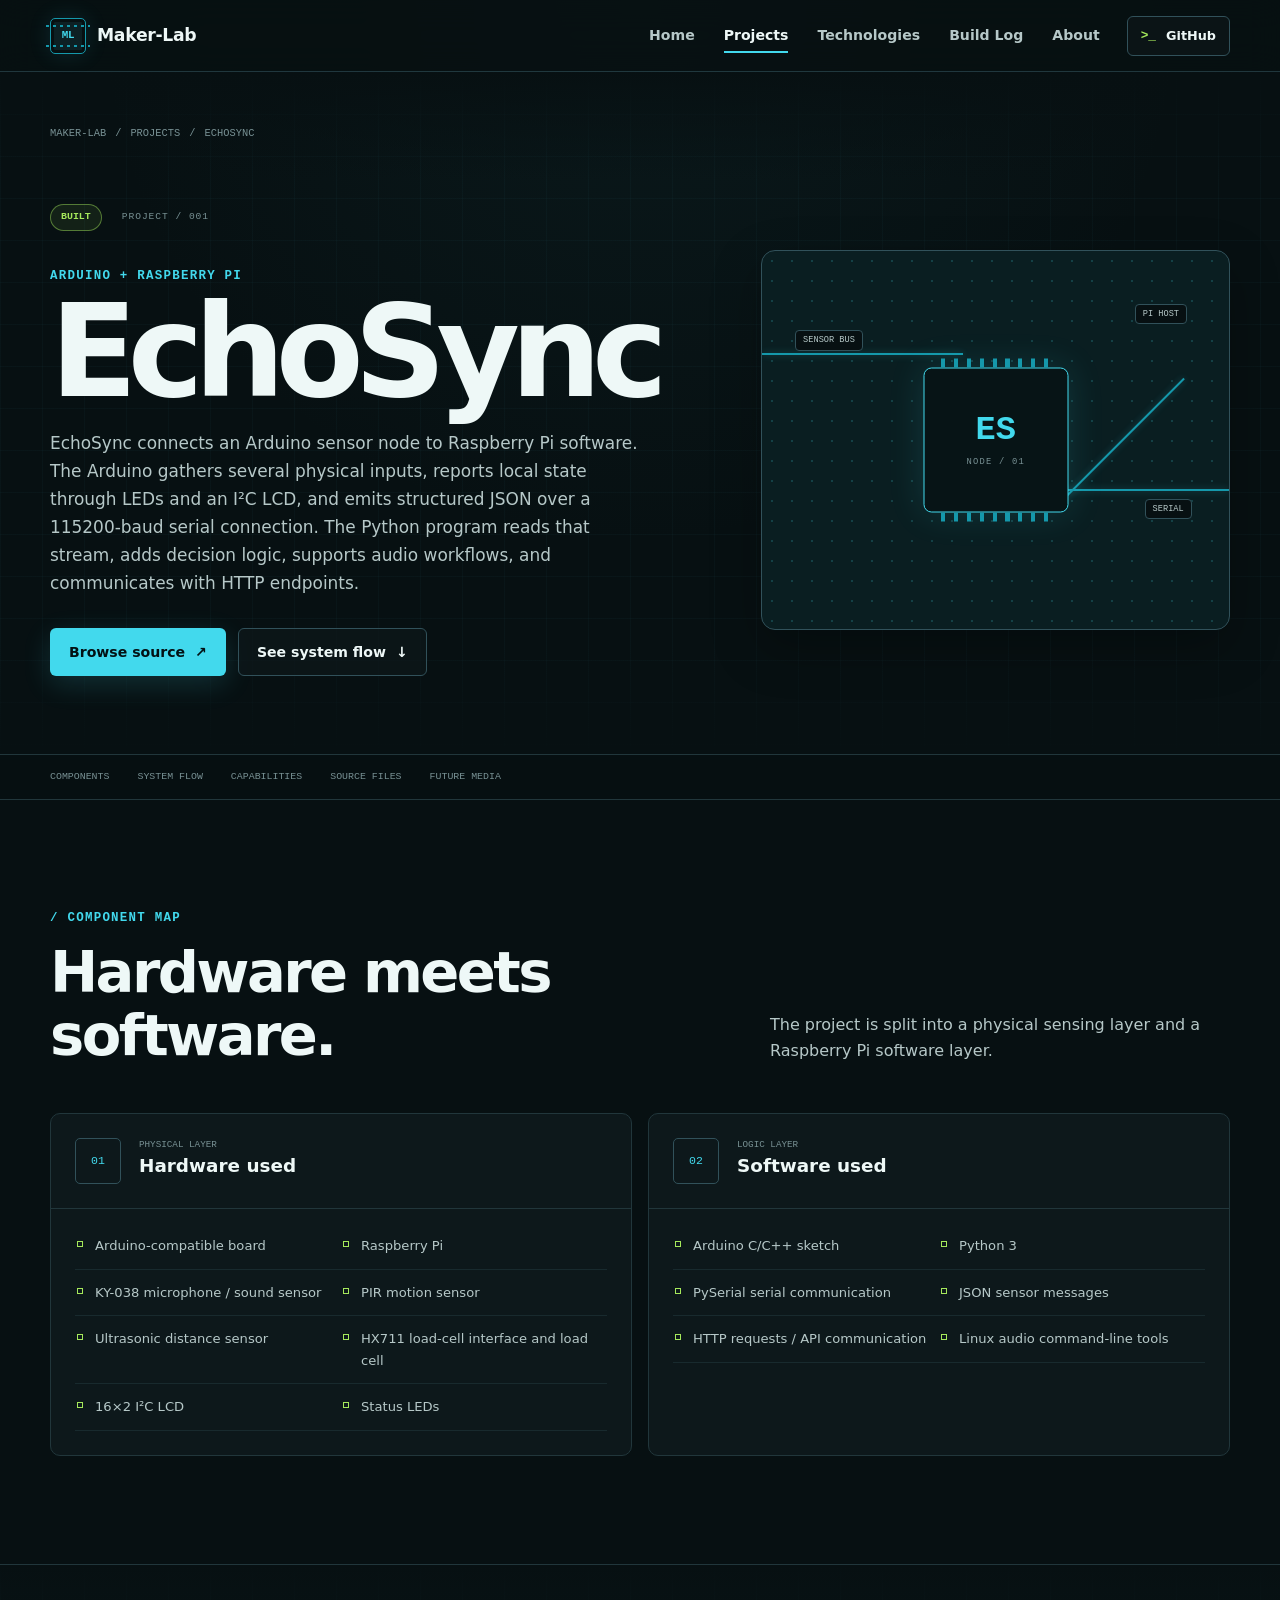
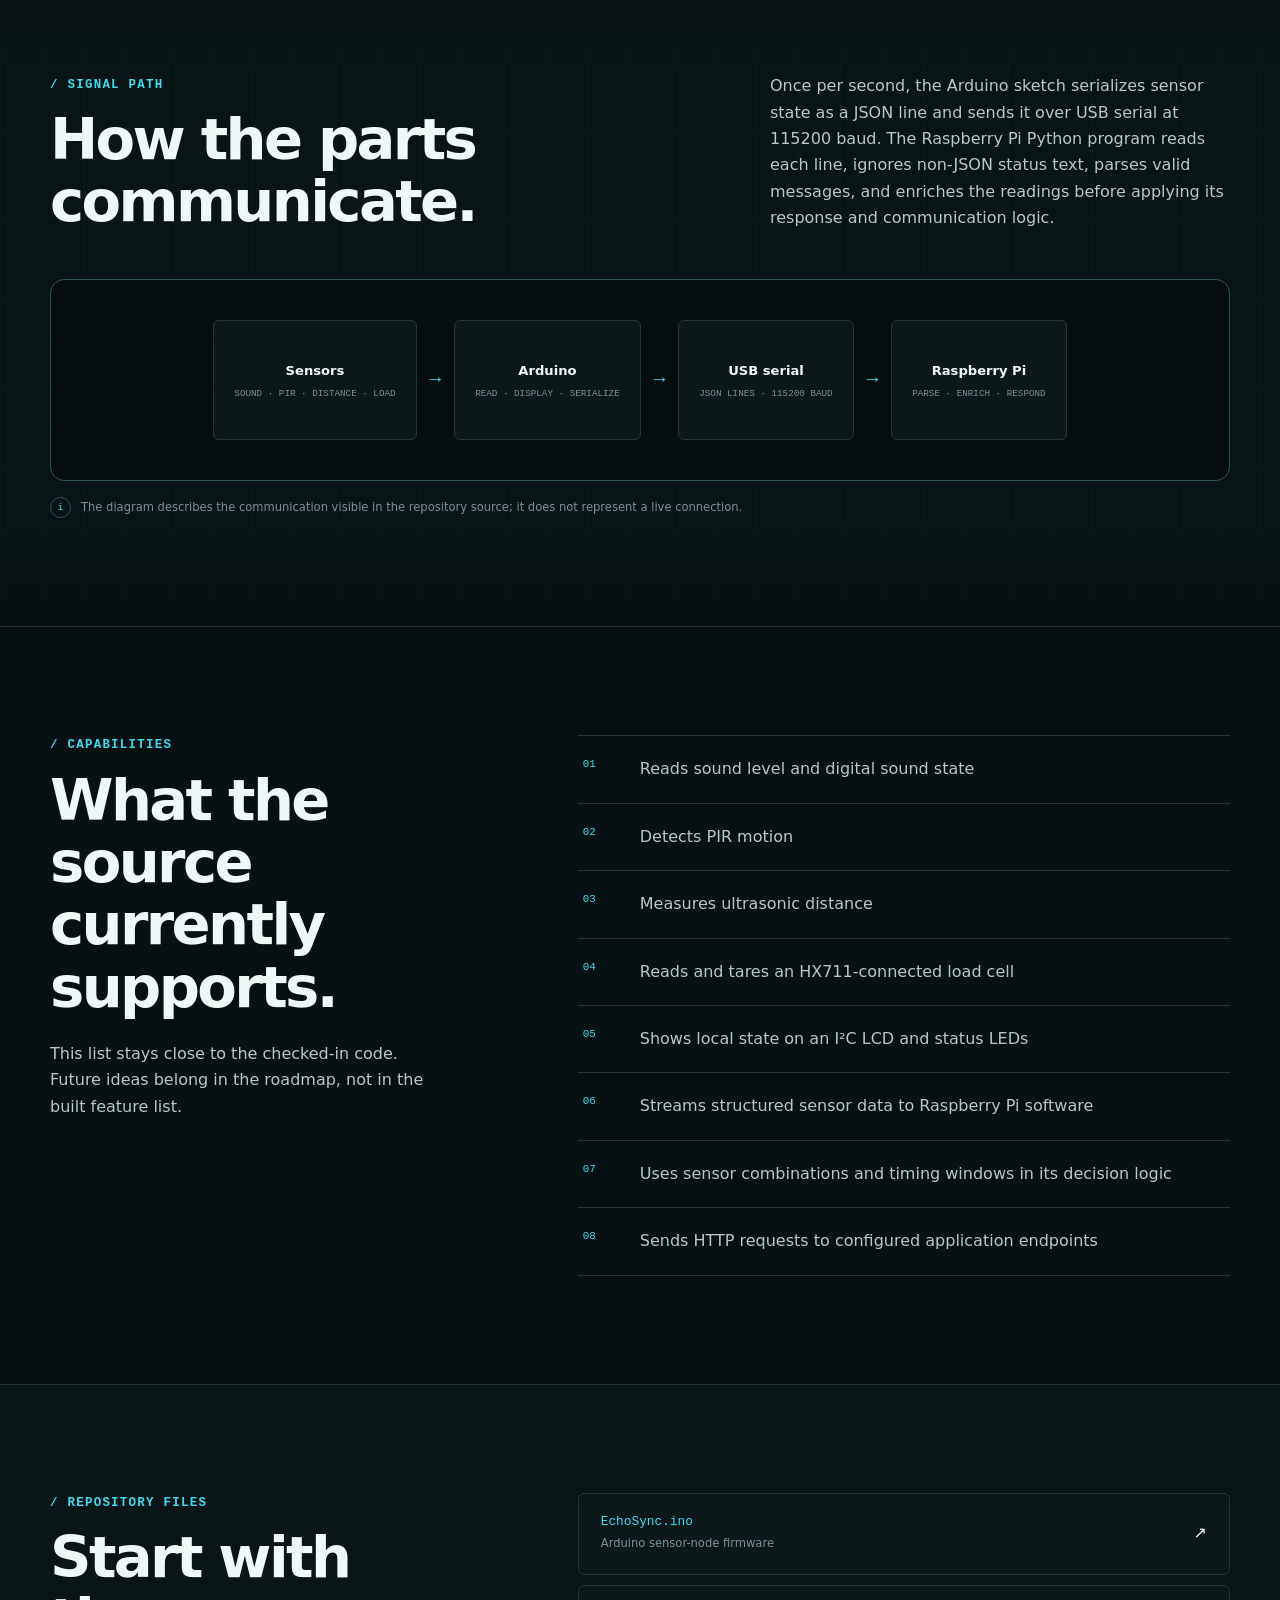
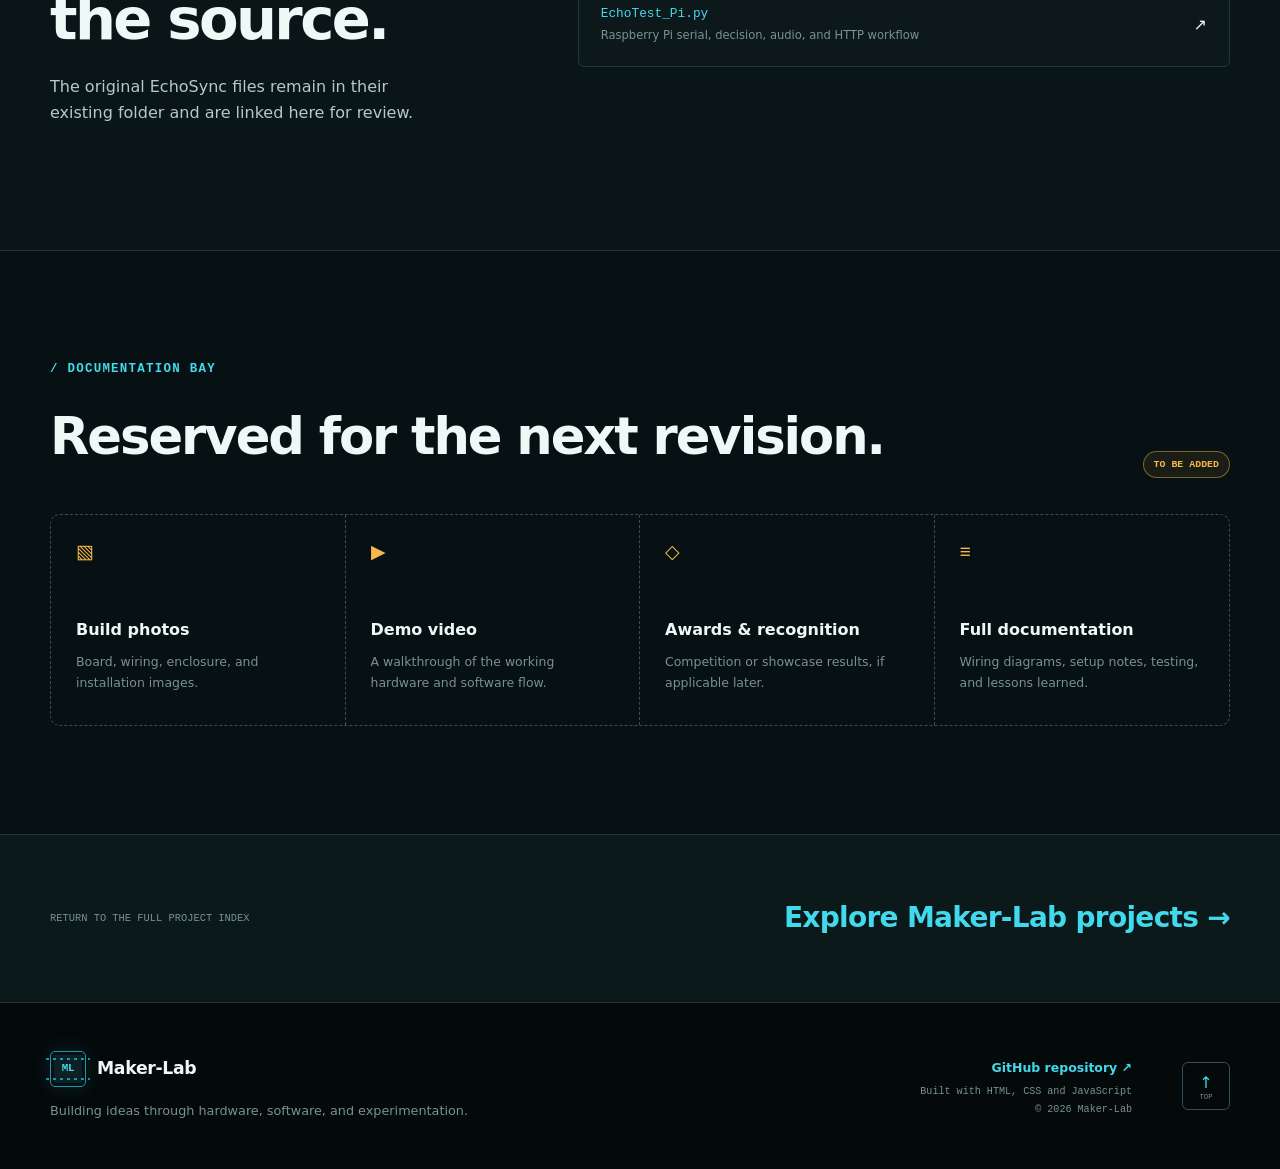
==== projects/echosync.html @ dfaffcae "feat: build responsive Maker-Lab portfolio website" ====
<!doctype html>
<html lang="en">
<head>
  <meta charset="utf-8">
  <meta name="viewport" content="width=device-width, initial-scale=1">
  <meta name="description" content="Technical overview of EchoSync, Maker-Lab's Arduino and Raspberry Pi sensor project.">
  <meta name="theme-color" content="#081113">
  <title>EchoSync | Maker-Lab</title>
  <link rel="icon" href="../assets/icons/favicon.svg" type="image/svg+xml">
  <link rel="stylesheet" href="../css/styles.css">
  <link rel="stylesheet" href="../css/project.css">
</head>
<body>
  <a class="skip-link" href="#main-content">Skip to content</a>

  <header class="site-header" data-site-header>
    <nav class="nav-shell container" aria-label="Primary navigation">
      <a class="brand" href="../index.html#home" aria-label="Maker-Lab home">
        <span class="brand-mark" aria-hidden="true"><span>ML</span></span>
        <span class="brand-name">Maker-Lab</span>
      </a>
      <button class="nav-toggle" type="button" aria-expanded="false" aria-controls="primary-menu" aria-label="Open navigation menu">
        <span></span><span></span><span></span>
      </button>
      <div class="nav-menu" id="primary-menu">
        <a class="nav-link" href="../index.html#home">Home</a>
        <a class="nav-link is-active" href="../index.html#projects" aria-current="page">Projects</a>
        <a class="nav-link" href="../index.html#technologies">Technologies</a>
        <a class="nav-link" href="../index.html#build-log">Build Log</a>
        <a class="nav-link" href="../index.html#about">About</a>
        <a class="button button-small button-ghost github-link" href="https://github.com/feliciatanxl/MakerLab" target="_blank" rel="noreferrer">
          <span class="terminal-icon" aria-hidden="true">&gt;_</span> GitHub
        </a>
      </div>
    </nav>
  </header>

  <main id="main-content" data-project-detail="echosync">
    <section class="project-hero section-grid" aria-labelledby="project-title">
      <div class="container">
        <nav class="breadcrumbs" aria-label="Breadcrumb">
          <a href="../index.html">Maker-Lab</a><span aria-hidden="true">/</span><a href="../index.html#projects">Projects</a><span aria-hidden="true">/</span><span aria-current="page" data-project-name>EchoSync</span>
        </nav>
        <div class="project-hero-grid">
          <div>
            <div class="project-topline detail-topline">
              <span class="status-badge status-built">Built</span>
              <span class="project-code">PROJECT / 001</span>
            </div>
            <p class="section-kicker">ARDUINO + RASPBERRY PI</p>
            <h1 id="project-title" data-project-name>EchoSync</h1>
            <p class="project-summary" data-project-summary></p>
            <div class="project-hero-actions">
              <a class="button button-primary" href="https://github.com/feliciatanxl/MakerLab/tree/main/EchoSync" target="_blank" rel="noreferrer">Browse source <span aria-hidden="true">↗</span></a>
              <a class="button button-secondary" href="#system-flow">See system flow <span aria-hidden="true">↓</span></a>
            </div>
          </div>
          <div class="project-schematic" aria-hidden="true">
            <span class="schematic-line line-1"></span><span class="schematic-line line-2"></span><span class="schematic-line line-3"></span>
            <div class="schematic-board"><span>ES</span><small>NODE / 01</small></div>
            <span class="schematic-label sl-1">SENSOR BUS</span><span class="schematic-label sl-2">SERIAL</span><span class="schematic-label sl-3">PI HOST</span>
          </div>
        </div>
      </div>
    </section>

    <section class="project-nav-bar" aria-label="Project page sections">
      <div class="container">
        <a href="#components">Components</a><a href="#system-flow">System flow</a><a href="#capabilities">Capabilities</a><a href="#source-files">Source files</a><a href="#future-media">Future media</a>
      </div>
    </section>

    <section class="section" id="components" aria-labelledby="components-title">
      <div class="container">
        <div class="section-heading">
          <div><p class="section-kicker">/ COMPONENT MAP</p><h2 id="components-title">Hardware meets software.</h2></div>
          <p>The project is split into a physical sensing layer and a Raspberry Pi software layer.</p>
        </div>
        <div class="component-grid">
          <article class="component-panel">
            <div class="component-heading"><span>01</span><div><p>Physical layer</p><h3>Hardware used</h3></div></div>
            <ul class="technical-list" data-hardware-list></ul>
          </article>
          <article class="component-panel">
            <div class="component-heading"><span>02</span><div><p>Logic layer</p><h3>Software used</h3></div></div>
            <ul class="technical-list" data-software-list></ul>
          </article>
        </div>
      </div>
    </section>

    <section class="section flow-section section-grid" id="system-flow" aria-labelledby="flow-title">
      <div class="container">
        <div class="section-heading">
          <div><p class="section-kicker">/ SIGNAL PATH</p><h2 id="flow-title">How the parts communicate.</h2></div>
          <p data-communication></p>
        </div>
        <div class="system-flow" data-system-flow aria-label="EchoSync communication flow"></div>
        <p class="diagram-note"><span aria-hidden="true">i</span> The diagram describes the communication visible in the repository source; it does not represent a live connection.</p>
      </div>
    </section>

    <section class="section" id="capabilities" aria-labelledby="capabilities-title">
      <div class="container split-section">
        <div>
          <p class="section-kicker">/ CAPABILITIES</p>
          <h2 id="capabilities-title">What the source currently supports.</h2>
          <p class="section-intro">This list stays close to the checked-in code. Future ideas belong in the roadmap, not in the built feature list.</p>
        </div>
        <ul class="capability-list" data-capabilities-list></ul>
      </div>
    </section>

    <section class="section source-section" id="source-files" aria-labelledby="source-title">
      <div class="container split-section">
        <div>
          <p class="section-kicker">/ REPOSITORY FILES</p>
          <h2 id="source-title">Start with the source.</h2>
          <p class="section-intro">The original EchoSync files remain in their existing folder and are linked here for review.</p>
        </div>
        <ul class="source-list" data-source-files></ul>
      </div>
    </section>

    <section class="section" id="future-media" aria-labelledby="future-title">
      <div class="container">
        <div class="future-header">
          <div><p class="section-kicker">/ DOCUMENTATION BAY</p><h2 id="future-title">Reserved for the next revision.</h2></div>
          <span class="status-badge status-planned">To be added</span>
        </div>
        <div class="future-grid">
          <article><span aria-hidden="true">▧</span><h3>Build photos</h3><p>Board, wiring, enclosure, and installation images.</p></article>
          <article><span aria-hidden="true">▶</span><h3>Demo video</h3><p>A walkthrough of the working hardware and software flow.</p></article>
          <article><span aria-hidden="true">◇</span><h3>Awards &amp; recognition</h3><p>Competition or showcase results, if applicable later.</p></article>
          <article><span aria-hidden="true">≡</span><h3>Full documentation</h3><p>Wiring diagrams, setup notes, testing, and lessons learned.</p></article>
        </div>
      </div>
    </section>

    <section class="next-project">
      <div class="container">
        <p>Return to the full project index</p>
        <a href="../index.html#projects">Explore Maker-Lab projects <span aria-hidden="true">→</span></a>
      </div>
    </section>
  </main>

  <footer class="site-footer">
    <div class="container footer-grid">
      <div>
        <a class="brand footer-brand" href="../index.html#home" aria-label="Maker-Lab home"><span class="brand-mark" aria-hidden="true"><span>ML</span></span><span class="brand-name">Maker-Lab</span></a>
        <p>Building ideas through hardware, software, and experimentation.</p>
      </div>
      <div class="footer-meta">
        <a href="https://github.com/feliciatanxl/MakerLab" target="_blank" rel="noreferrer">GitHub repository <span aria-hidden="true">↗</span></a>
        <p>Built with HTML, CSS and JavaScript</p><p>© <span data-current-year></span> Maker-Lab</p>
      </div>
      <a class="back-to-top" href="#main-content" aria-label="Back to top">↑<span>TOP</span></a>
    </div>
  </footer>

  <script src="../js/projects-data.js"></script>
  <script src="../js/app.js"></script>
</body>
</html>
---- css/styles.css ----
/* Maker-Lab shared design system */
:root {
  color-scheme: dark;
  --bg: #071012;
  --bg-deep: #04090a;
  --surface: #0d181b;
  --surface-raised: #122125;
  --surface-soft: #0a1517;
  --border: #21363b;
  --border-bright: #31515a;
  --text: #eef8f7;
  --text-soft: #b6c8c8;
  --muted: #789194;
  --cyan: #42d9ed;
  --cyan-dark: #1598ab;
  --lime: #a5e85b;
  --amber: #f6b84a;
  --danger: #ff7e67;
  --shadow: 0 18px 50px rgb(0 0 0 / 28%);
  --glow: 0 0 22px rgb(66 217 237 / 13%);
  --radius-sm: 6px;
  --radius: 10px;
  --radius-lg: 14px;
  --container: 1180px;
  --nav-height: 72px;
  --font-sans: Inter, ui-sans-serif, system-ui, -apple-system, BlinkMacSystemFont, "Segoe UI", sans-serif;
  --font-mono: "Cascadia Code", "SFMono-Regular", Consolas, "Liberation Mono", monospace;
}

*, *::before, *::after { box-sizing: border-box; }

html {
  scroll-behavior: smooth;
  scroll-padding-top: calc(var(--nav-height) + 20px);
}

body {
  margin: 0;
  min-width: 320px;
  overflow-x: hidden;
  background:
    radial-gradient(circle at 50% 0, rgb(32 89 95 / 12%), transparent 34rem),
    var(--bg);
  color: var(--text);
  font-family: var(--font-sans);
  line-height: 1.65;
  -webkit-font-smoothing: antialiased;
}

body.menu-open { overflow: hidden; }

a { color: inherit; text-decoration: none; }
button, a { -webkit-tap-highlight-color: transparent; }
button, input { font: inherit; }
img, svg { display: block; max-width: 100%; }
p, h1, h2, h3 { margin-top: 0; }

:focus-visible {
  outline: 3px solid var(--lime);
  outline-offset: 4px;
}

::selection { background: var(--cyan); color: var(--bg-deep); }

.container { width: min(calc(100% - 40px), var(--container)); margin-inline: auto; }

.skip-link {
  position: fixed;
  z-index: 1000;
  top: 12px;
  left: 12px;
  padding: 10px 16px;
  transform: translateY(-160%);
  border-radius: var(--radius-sm);
  background: var(--lime);
  color: var(--bg-deep);
  font-weight: 800;
}

.skip-link:focus { transform: translateY(0); }

.section { padding: 108px 0; }

.section-grid {
  position: relative;
  background-image:
    linear-gradient(rgb(66 217 237 / 3%) 1px, transparent 1px),
    linear-gradient(90deg, rgb(66 217 237 / 3%) 1px, transparent 1px);
  background-size: 42px 42px;
}

.section-grid::after {
  position: absolute;
  inset: 0;
  pointer-events: none;
  content: "";
  background: linear-gradient(180deg, var(--bg) 0, transparent 16%, transparent 84%, var(--bg) 100%);
}

.section-grid > .container { position: relative; z-index: 1; }

.section-kicker,
.eyebrow,
.filter-label,
.project-code,
.card-index,
.tech-code {
  font-family: var(--font-mono);
  letter-spacing: .1em;
  text-transform: uppercase;
}

.section-kicker {
  margin-bottom: 14px;
  color: var(--cyan);
  font-size: .78rem;
  font-weight: 700;
}

.section-heading {
  display: flex;
  align-items: end;
  justify-content: space-between;
  gap: 48px;
  margin-bottom: 46px;
}

.section-heading h2,
.about-layout h2 {
  max-width: 760px;
  margin-bottom: 0;
  font-size: clamp(2rem, 4.5vw, 3.6rem);
  line-height: 1.08;
  letter-spacing: -.045em;
}

.section-heading > p,
.vertical-heading > div + p {
  max-width: 460px;
  margin-bottom: 2px;
  color: var(--text-soft);
}

.vertical-heading { display: block; }
.vertical-heading h2 { margin-bottom: 24px; }

/* Navigation */
.site-header {
  position: sticky;
  z-index: 100;
  top: 0;
  height: var(--nav-height);
  border-bottom: 1px solid rgb(49 81 90 / 62%);
  background: rgb(7 16 18 / 88%);
  backdrop-filter: blur(16px);
}

.nav-shell { display: flex; align-items: center; justify-content: space-between; height: 100%; }
.brand { display: inline-flex; align-items: center; gap: 11px; font-weight: 800; letter-spacing: -.02em; }

.brand-mark {
  position: relative;
  display: grid;
  width: 36px;
  height: 36px;
  place-items: center;
  border: 1px solid var(--cyan-dark);
  border-radius: 5px;
  background: #0d2024;
  box-shadow: inset 0 0 0 3px var(--bg), var(--glow);
  color: var(--cyan);
  font: 700 .68rem/1 var(--font-mono);
}

.brand-mark::before,
.brand-mark::after {
  position: absolute;
  width: 44px;
  height: 2px;
  background: repeating-linear-gradient(90deg, var(--cyan-dark) 0 3px, transparent 3px 7px);
  content: "";
}

.brand-mark::before { top: 6px; }
.brand-mark::after { bottom: 6px; }
.brand-mark span { position: relative; z-index: 1; }
.brand-name { font-size: 1.08rem; }
.nav-menu { display: flex; align-items: center; gap: 5px; }

.nav-link {
  position: relative;
  padding: 10px 12px;
  color: var(--text-soft);
  font-size: .88rem;
  font-weight: 650;
}

.nav-link::after {
  position: absolute;
  right: 12px;
  bottom: 4px;
  left: 12px;
  height: 2px;
  transform: scaleX(0);
  background: var(--cyan);
  content: "";
  transition: transform .2s ease;
}

.nav-link:hover, .nav-link.is-active { color: var(--text); }
.nav-link.is-active::after { transform: scaleX(1); }
.github-link { margin-left: 10px; }
.terminal-icon { color: var(--lime); font-family: var(--font-mono); }

.nav-toggle {
  display: none;
  width: 46px;
  height: 46px;
  padding: 0;
  border: 1px solid var(--border);
  border-radius: var(--radius-sm);
  background: var(--surface);
  color: var(--text);
}

.nav-toggle span {
  display: block;
  width: 20px;
  height: 2px;
  margin: 5px auto;
  background: currentColor;
  transition: transform .2s ease, opacity .2s ease;
}

.nav-toggle[aria-expanded="true"] span:first-child { transform: translateY(7px) rotate(45deg); }
.nav-toggle[aria-expanded="true"] span:nth-child(2) { opacity: 0; }
.nav-toggle[aria-expanded="true"] span:last-child { transform: translateY(-7px) rotate(-45deg); }

/* Buttons and links */
.button {
  display: inline-flex;
  min-height: 48px;
  align-items: center;
  justify-content: center;
  gap: 10px;
  padding: 11px 18px;
  border: 1px solid transparent;
  border-radius: var(--radius-sm);
  font-size: .88rem;
  font-weight: 800;
  line-height: 1.2;
  transition: border-color .2s ease, background-color .2s ease, color .2s ease, transform .2s ease;
}

.button:hover { transform: translateY(-2px); }
.button-primary { background: var(--cyan); color: #031114; box-shadow: 0 8px 28px rgb(66 217 237 / 16%); }
.button-primary:hover { background: #78e7f5; }
.button-secondary, .button-ghost { border-color: var(--border-bright); background: rgb(13 24 27 / 70%); color: var(--text); }
.button-secondary:hover, .button-ghost:hover { border-color: var(--cyan); background: var(--surface-raised); }
.button-small { min-height: 40px; padding: 8px 13px; font-size: .8rem; }
.text-link { padding: 10px 3px; border-bottom: 1px solid var(--border-bright); color: var(--text); font-size: .88rem; font-weight: 800; }
.text-link:hover { border-color: var(--lime); color: var(--lime); }

/* Hero */
.hero { min-height: calc(100svh - var(--nav-height)); padding: 78px 0 66px; }
.hero-layout { display: grid; grid-template-columns: minmax(0, 1.02fr) minmax(420px, .98fr); align-items: center; gap: clamp(40px, 7vw, 92px); }
.eyebrow { display: flex; align-items: center; gap: 9px; margin-bottom: 24px; color: var(--lime); font-size: .72rem; font-weight: 700; }
.status-dot { width: 7px; height: 7px; border-radius: 50%; background: var(--lime); box-shadow: 0 0 0 5px rgb(165 232 91 / 10%); }

.hero h1 {
  max-width: 760px;
  margin-bottom: 22px;
  font-size: clamp(3.3rem, 7vw, 6.4rem);
  line-height: .91;
  letter-spacing: -.07em;
}

.accent-text { color: var(--cyan); }
.hero-tagline { max-width: 650px; margin-bottom: 12px; color: var(--text); font-size: clamp(1.12rem, 2vw, 1.35rem); font-weight: 650; line-height: 1.5; }
.hero-intro { max-width: 650px; margin-bottom: 30px; color: var(--text-soft); }
.hero-actions { display: flex; flex-wrap: wrap; gap: 12px; }
.hero-meta { display: flex; flex-wrap: wrap; gap: 26px; margin-top: 38px; color: var(--muted); font: .68rem/1.4 var(--font-mono); text-transform: uppercase; }
.hero-meta span { display: flex; align-items: center; gap: 8px; }
.hero-meta b { color: var(--lime); font-size: .85rem; }

.workbench {
  position: relative;
  overflow: hidden;
  border: 1px solid var(--border-bright);
  border-radius: var(--radius-lg);
  background: linear-gradient(145deg, #102126, #081214 68%);
  box-shadow: var(--shadow), inset 0 0 55px rgb(66 217 237 / 4%);
}

.workbench::before {
  position: absolute;
  inset: 0;
  pointer-events: none;
  content: "";
  background: repeating-linear-gradient(0deg, transparent 0 3px, rgb(255 255 255 / 1%) 3px 4px);
}

.workbench-topbar {
  position: relative;
  z-index: 1;
  display: grid;
  grid-template-columns: 1fr auto 1fr;
  align-items: center;
  min-height: 46px;
  padding: 0 15px;
  border-bottom: 1px solid var(--border);
  color: var(--muted);
  font: .62rem/1 var(--font-mono);
  letter-spacing: .05em;
}

.window-controls { display: flex; gap: 6px; }
.window-controls i { width: 7px; height: 7px; border-radius: 50%; background: #496165; }
.window-controls i:nth-child(2) { background: var(--amber); }
.window-controls i:nth-child(3) { background: var(--lime); }
.bench-live { justify-self: end; color: var(--lime); }
.bench-live i { display: inline-block; width: 6px; height: 6px; margin-right: 5px; border-radius: 50%; background: currentColor; animation: pulse-led 2.4s ease-in-out infinite; }
.workbench-body { position: relative; z-index: 1; padding: 22px; }

.board-map {
  position: relative;
  height: 250px;
  overflow: hidden;
  border: 1px solid #1b3f46;
  border-radius: var(--radius-sm);
  background-color: #0a2225;
  background-image:
    radial-gradient(circle, rgb(66 217 237 / 20%) 1px, transparent 1.5px),
    linear-gradient(rgb(66 217 237 / 4%) 1px, transparent 1px),
    linear-gradient(90deg, rgb(66 217 237 / 4%) 1px, transparent 1px);
  background-position: 0 0, 0 0, 0 0;
  background-size: 20px 20px, 40px 40px, 40px 40px;
}

.chip {
  position: absolute;
  top: 50%;
  left: 50%;
  display: grid;
  width: 142px;
  height: 92px;
  place-content: center;
  transform: translate(-50%, -50%);
  border: 1px solid var(--cyan-dark);
  border-radius: 5px;
  background: #071518;
  box-shadow: 0 0 30px rgb(66 217 237 / 10%);
  text-align: center;
}

.chip::before, .chip::after { position: absolute; top: 12px; bottom: 12px; width: 9px; content: ""; background: repeating-linear-gradient(0deg, var(--cyan-dark) 0 3px, transparent 3px 10px); }
.chip::before { left: -9px; }
.chip::after { right: -9px; }
.chip span { color: var(--cyan); font: 800 1.35rem/1 var(--font-mono); }
.chip small { margin-top: 8px; color: var(--muted); font: .52rem/1 var(--font-mono); letter-spacing: .16em; }
.trace { position: absolute; height: 2px; transform-origin: left; background: linear-gradient(90deg, var(--cyan-dark), var(--cyan), transparent); box-shadow: 0 0 7px rgb(66 217 237 / 32%); animation: trace-flow 4s ease-in-out infinite; }
.trace-a { top: 47px; left: 0; width: 44%; }
.trace-b { top: 196px; right: 0; width: 43%; transform: rotate(180deg); }
.trace-c { top: 28px; left: 72%; width: 34%; transform: rotate(90deg); }
.trace-d { top: 216px; left: 24%; width: 30%; transform: rotate(-90deg); }
.trace-node { position: absolute; width: 9px; height: 9px; border: 2px solid var(--lime); border-radius: 50%; background: var(--bg); box-shadow: 0 0 10px rgb(165 232 91 / 30%); }
.node-a { top: 43px; left: 18%; }
.node-b { right: 23%; bottom: 49px; }
.node-c { top: 20%; right: 12%; }
.readout-grid { display: grid; grid-template-columns: repeat(3, 1fr); gap: 8px; margin-top: 10px; }
.readout { position: relative; min-width: 0; padding: 11px 20px 11px 11px; border: 1px solid var(--border); border-radius: 5px; background: var(--surface-soft); }
.readout span { display: block; margin-bottom: 4px; color: var(--muted); font: .52rem/1 var(--font-mono); }
.readout strong { display: block; overflow: hidden; color: var(--text); font: 700 .62rem/1.2 var(--font-mono); text-overflow: ellipsis; white-space: nowrap; }
.led { position: absolute; top: 12px; right: 9px; width: 6px; height: 6px; border-radius: 50%; background: currentColor; box-shadow: 0 0 7px currentColor; }
.led-green { color: var(--lime); }
.led-cyan { color: var(--cyan); }
.led-amber { color: var(--amber); }
.terminal { margin-top: 10px; padding: 14px; border: 1px solid var(--border); border-radius: 5px; background: #040a0b; color: #8ba2a5; font: .64rem/1.7 var(--font-mono); }
.terminal p { margin: 0; }
.terminal .prompt { color: var(--cyan); }
.terminal .term-time { color: #5c797d; }
.terminal b { color: var(--lime); font-weight: 500; }
.cursor { color: var(--cyan); animation: cursor-blink 1s steps(2, end) infinite; }
.corner-label { position: absolute; z-index: 2; color: var(--muted); font: .52rem/1 var(--font-mono); }
.corner-label-top { top: 57px; right: 10px; }
.corner-label-bottom { right: 10px; bottom: 7px; }

/* Overview */
.lab-overview { padding: 28px 0 80px; }
.compact-heading { align-items: center; margin-bottom: 25px; }
.compact-heading h2 { font-size: clamp(1.7rem, 3vw, 2.3rem); }
.overview-grid { display: grid; grid-template-columns: repeat(4, minmax(0, 1fr)); border: 1px solid var(--border); border-radius: var(--radius); background: var(--surface-soft); }
.overview-card { position: relative; min-width: 0; padding: 23px; border-right: 1px solid var(--border); }
.overview-card:last-child { border-right: 0; }
.overview-card p { margin-bottom: 7px; color: var(--muted); font: .66rem/1.3 var(--font-mono); text-transform: uppercase; }
.overview-card h3 { margin: 0; font-size: .92rem; line-height: 1.45; }
.card-index { position: absolute; top: 9px; right: 11px; color: #355257; font-size: .56rem; }

/* Featured project */
.featured-project { display: grid; grid-template-columns: minmax(320px, .82fr) minmax(0, 1.18fr); overflow: hidden; border: 1px solid var(--border-bright); border-radius: var(--radius-lg); background: var(--surface); box-shadow: var(--shadow); }
.featured-visual { position: relative; display: grid; min-height: 480px; overflow: hidden; place-items: center; border-right: 1px solid var(--border); background-color: #091c1f; background-image: radial-gradient(circle, rgb(66 217 237 / 18%) 1px, transparent 1.5px); background-size: 22px 22px; }
.featured-visual::after { position: absolute; inset: 0; content: ""; background: radial-gradient(circle at center, transparent 15%, #091c1f 70%); }
.signal-ring { position: absolute; z-index: 1; width: 255px; height: 255px; border: 1px solid rgb(66 217 237 / 30%); border-radius: 50%; }
.ring-two { width: 360px; height: 360px; border-style: dashed; border-color: rgb(165 232 91 / 15%); animation: ring-rotate 36s linear infinite; }
.echo-core { position: relative; z-index: 2; display: grid; width: 132px; height: 132px; place-content: center; border: 1px solid var(--cyan); border-radius: 50%; background: #081416; box-shadow: 0 0 45px rgb(66 217 237 / 17%); text-align: center; }
.echo-core span { color: var(--cyan); font: 800 2rem/1 var(--font-mono); }
.echo-core small { margin-top: 9px; color: var(--muted); font: .5rem/1 var(--font-mono); letter-spacing: .12em; }
.sensor-label { position: absolute; z-index: 2; padding: 5px 8px; border: 1px solid var(--border-bright); border-radius: 4px; background: #081416; color: var(--text-soft); font: .54rem/1 var(--font-mono); }
.label-sound { top: 18%; left: 12%; }
.label-motion { top: 20%; right: 12%; }
.label-distance { right: 9%; bottom: 18%; }
.label-load { bottom: 16%; left: 15%; }
.featured-content { padding: clamp(30px, 5vw, 62px); }
.project-topline { display: flex; align-items: center; justify-content: space-between; gap: 20px; margin-bottom: 28px; }
.project-code { color: var(--muted); font-size: .6rem; }
.status-badge { display: inline-flex; min-height: 27px; align-items: center; padding: 4px 10px; border: 1px solid; border-radius: 99px; font: 700 .62rem/1 var(--font-mono); text-transform: uppercase; }
.status-built { border-color: rgb(165 232 91 / 45%); background: rgb(165 232 91 / 8%); color: var(--lime); }
.status-planned { border-color: rgb(246 184 74 / 45%); background: rgb(246 184 74 / 8%); color: var(--amber); }
.featured-content h3 { margin-bottom: 16px; font-size: clamp(2.5rem, 5vw, 4.4rem); line-height: .95; letter-spacing: -.055em; }
.featured-content p { color: var(--text-soft); }
.featured-content .featured-lead { color: var(--text); font-size: 1.12rem; font-weight: 650; }
.tag-list { display: flex; flex-wrap: wrap; gap: 7px; margin-top: 25px; }
.tag-list span { padding: 5px 9px; border: 1px solid var(--border); border-radius: 4px; background: var(--surface-soft); color: #9eb4b6; font: .64rem/1.2 var(--font-mono); }
.project-actions { display: flex; flex-wrap: wrap; align-items: center; gap: 20px; margin-top: 32px; }

/* Project browser */
.project-browser { margin-top: 50px; }
.filter-row { display: flex; align-items: center; gap: 18px; }
.filter-label { color: var(--muted); font-size: .66rem; }
.filter-controls { display: flex; flex-wrap: wrap; gap: 7px; }
.filter-button { min-height: 44px; padding: 8px 14px; border: 1px solid var(--border); border-radius: 5px; background: var(--surface-soft); color: var(--text-soft); font-size: .75rem; font-weight: 750; cursor: pointer; }
.filter-button:hover { border-color: var(--border-bright); color: var(--text); }
.filter-button[aria-pressed="true"] { border-color: var(--cyan); background: rgb(66 217 237 / 10%); color: var(--cyan); }
.results-status { min-height: 24px; margin: 12px 0 5px; color: var(--muted); font: .64rem/1.5 var(--font-mono); }
.projects-grid { display: grid; grid-template-columns: repeat(2, minmax(0, 1fr)); gap: 14px; }
.project-card { display: flex; min-width: 0; min-height: 315px; flex-direction: column; padding: 26px; border: 1px solid var(--border); border-radius: var(--radius); background: linear-gradient(145deg, var(--surface), var(--surface-soft)); transition: border-color .2s ease, transform .2s ease, background-color .2s ease; }
.project-card:hover { transform: translateY(-3px); border-color: var(--border-bright); }
.project-card-top { display: flex; align-items: center; justify-content: space-between; gap: 18px; }
.project-number { color: #49666a; font: .65rem/1 var(--font-mono); }
.project-card h3 { margin: 27px 0 10px; font-size: 1.4rem; letter-spacing: -.025em; }
.project-card p { margin-bottom: 20px; color: var(--text-soft); font-size: .9rem; }
.project-platform { margin-top: auto; padding-top: 16px; border-top: 1px solid var(--border); color: var(--muted); font: .65rem/1.4 var(--font-mono); text-transform: uppercase; }
.project-platform strong { color: var(--text); font-weight: 650; }
.project-card .tag-list { margin-top: 15px; }
.project-card-action { margin-top: 21px; }
.project-card-action:disabled { border-color: var(--border); background: transparent; color: var(--muted); cursor: not-allowed; }
.notice { padding: 16px; border: 1px solid var(--amber); color: var(--text-soft); }

/* Technologies */
.technologies-section { border-block: 1px solid var(--border); background: #0a1416; }
.technologies-layout { display: grid; grid-template-columns: minmax(280px, .75fr) minmax(0, 1.25fr); gap: clamp(50px, 9vw, 120px); }
.technology-grid { display: grid; grid-template-columns: repeat(2, minmax(0, 1fr)); gap: 12px; }
.technology-card { position: relative; min-height: 190px; padding: 27px; overflow: hidden; border: 1px solid var(--border); border-radius: var(--radius); background: var(--surface); }
.technology-card::after { position: absolute; right: -18px; bottom: -24px; width: 88px; height: 88px; border: 1px solid rgb(66 217 237 / 10%); border-radius: 50%; content: ""; }
.tech-code { display: inline-grid; width: 42px; height: 31px; margin-bottom: 32px; place-items: center; border: 1px solid var(--border-bright); border-radius: 4px; color: var(--cyan); font-size: .58rem; }
.technology-card h3 { margin-bottom: 8px; font-size: 1.05rem; }
.technology-card p { margin: 0; color: var(--text-soft); font: .74rem/1.6 var(--font-mono); }

/* Build log */
.build-log-layout { display: grid; grid-template-columns: minmax(280px, .78fr) minmax(0, 1.22fr); gap: clamp(52px, 10vw, 130px); }
.sticky-heading { align-self: start; position: sticky; top: calc(var(--nav-height) + 30px); }
.timeline { position: relative; margin: 0; padding: 0; list-style: none; }
.timeline::before { position: absolute; top: 15px; bottom: 15px; left: 11px; width: 1px; background: var(--border-bright); content: ""; }
.timeline-item { position: relative; display: grid; grid-template-columns: 24px 1fr; gap: 22px; padding-bottom: 34px; }
.timeline-item:last-child { padding-bottom: 0; }
.timeline-marker { position: relative; z-index: 1; width: 23px; height: 23px; margin-top: 2px; border: 1px solid var(--border-bright); border-radius: 50%; background: var(--bg); }
.timeline-item.is-complete .timeline-marker { border-color: var(--lime); box-shadow: 0 0 0 5px rgb(165 232 91 / 6%); }
.timeline-item.is-complete .timeline-marker::after { position: absolute; inset: 6px; border-radius: 50%; background: var(--lime); content: ""; }
.timeline-item.is-planned .timeline-marker { border-color: var(--amber); border-style: dashed; }
.timeline-content { padding: 0 0 27px; border-bottom: 1px solid var(--border); }
.timeline-item:last-child .timeline-content { border-bottom: 0; }
.timeline-meta { display: flex; justify-content: space-between; gap: 20px; margin-bottom: 7px; color: var(--muted); font: .62rem/1.4 var(--font-mono); text-transform: uppercase; }
.timeline-meta .complete { color: var(--lime); }
.timeline-meta .planned { color: var(--amber); }
.timeline-content h3 { margin-bottom: 7px; font-size: 1.08rem; }
.timeline-content p { margin: 0; color: var(--text-soft); font-size: .87rem; }

/* About and footer */
.about-section { border-top: 1px solid var(--border); background: linear-gradient(135deg, #0d1c1f, #081113 65%); }
.about-layout { display: grid; grid-template-columns: minmax(280px, 1fr) minmax(0, .95fr); gap: clamp(50px, 10vw, 140px); align-items: start; }
.about-copy { padding-top: 30px; border-top: 1px solid var(--border-bright); }
.about-copy > p { color: var(--text-soft); font-size: 1.05rem; }
.about-values { display: flex; flex-wrap: wrap; gap: 9px; margin-top: 30px; }
.about-values span { padding: 8px 10px; border: 1px solid var(--border); border-radius: 4px; color: var(--cyan); font: .61rem/1 var(--font-mono); }
.site-footer { padding: 48px 0; border-top: 1px solid var(--border); background: var(--bg-deep); }
.footer-grid { display: grid; grid-template-columns: 1fr auto auto; align-items: center; gap: 50px; }
.footer-brand { margin-bottom: 13px; }
.footer-grid > div:first-child > p { max-width: 450px; margin: 0; color: var(--muted); font-size: .8rem; }
.footer-meta { text-align: right; }
.footer-meta a { color: var(--cyan); font-size: .78rem; font-weight: 750; }
.footer-meta a:hover { color: var(--lime); }
.footer-meta p { margin: 4px 0 0; color: var(--muted); font: .63rem/1.4 var(--font-mono); }
.back-to-top { display: grid; width: 48px; height: 48px; place-content: center; border: 1px solid var(--border-bright); border-radius: var(--radius-sm); color: var(--cyan); text-align: center; transition: border-color .2s ease, background-color .2s ease; }
.back-to-top:hover { border-color: var(--cyan); background: var(--surface); }
.back-to-top span { display: block; margin-top: -2px; color: var(--muted); font: .45rem/1 var(--font-mono); }

@keyframes pulse-led { 0%, 100% { opacity: .45; } 50% { opacity: 1; } }
@keyframes trace-flow { 0%, 100% { opacity: .35; } 50% { opacity: 1; } }
@keyframes cursor-blink { 50% { opacity: 0; } }
@keyframes ring-rotate { to { transform: rotate(360deg); } }

@media (max-width: 1024px) {
  .hero { min-height: auto; }
  .hero-layout { grid-template-columns: 1fr; }
  .hero-copy { max-width: 790px; }
  .workbench { width: min(100%, 720px); }
  .overview-grid { grid-template-columns: repeat(2, 1fr); }
  .overview-card:nth-child(2) { border-right: 0; }
  .overview-card:nth-child(-n+2) { border-bottom: 1px solid var(--border); }
  .featured-project { grid-template-columns: minmax(280px, .75fr) minmax(0, 1.25fr); }
  .featured-visual { min-height: 430px; }
}

@media (max-width: 860px) {
  :root { --nav-height: 64px; }
  .container { width: min(calc(100% - 32px), var(--container)); }
  .nav-toggle { display: block; }
  .nav-menu {
    position: fixed;
    top: var(--nav-height);
    right: 16px;
    left: 16px;
    display: grid;
    max-height: calc(100svh - var(--nav-height) - 16px);
    padding: 12px;
    overflow-y: auto;
    transform: translateY(-12px);
    visibility: hidden;
    border: 1px solid var(--border-bright);
    border-radius: var(--radius);
    background: #0b1719;
    box-shadow: var(--shadow);
    opacity: 0;
    transition: opacity .18s ease, transform .18s ease, visibility .18s;
  }
  .nav-menu.is-open { transform: translateY(0); visibility: visible; opacity: 1; }
  .nav-link { min-height: 48px; padding: 14px; }
  .nav-link::after { right: auto; bottom: 10px; left: 14px; width: 26px; transform-origin: left; }
  .github-link { width: 100%; min-height: 48px; margin: 5px 0 0; }
  .section { padding: 82px 0; }
  .section-heading { display: block; }
  .section-heading h2 { margin-bottom: 20px; }
  .featured-project { grid-template-columns: 1fr; }
  .featured-visual { min-height: 370px; border-right: 0; border-bottom: 1px solid var(--border); }
  .technologies-layout, .build-log-layout, .about-layout { grid-template-columns: 1fr; gap: 45px; }
  .sticky-heading { position: static; }
  .footer-grid { grid-template-columns: 1fr auto; }
  .footer-meta { text-align: left; }
  .back-to-top { grid-column: 2; grid-row: 1; }
}

@media (max-width: 620px) {
  .container { width: min(calc(100% - 24px), var(--container)); }
  .hero { padding: 56px 0 48px; }
  .hero h1 { font-size: clamp(3rem, 17vw, 4.5rem); }
  .hero-actions { display: grid; }
  .hero-actions .button { width: 100%; }
  .hero-meta { display: grid; grid-template-columns: 1fr 1fr; gap: 12px; }
  .workbench-topbar { grid-template-columns: 1fr 1fr; }
  .workbench-topbar > span:nth-child(2) { display: none; }
  .workbench-body { padding: 12px; }
  .board-map { height: 210px; }
  .readout-grid { grid-template-columns: 1fr; }
  .terminal { font-size: .58rem; overflow-x: auto; white-space: nowrap; }
  .compact-heading > p { display: none; }
  .overview-grid { grid-template-columns: 1fr; }
  .overview-card { border-right: 0; border-bottom: 1px solid var(--border); }
  .overview-card:nth-child(2) { border-bottom: 1px solid var(--border); }
  .overview-card:last-child { border-bottom: 0; }
  .featured-visual { min-height: 330px; }
  .featured-content { padding: 28px 22px; }
  .ring-two { width: 310px; height: 310px; }
  .signal-ring { width: 215px; height: 215px; }
  .filter-row { display: block; }
  .filter-label { display: block; margin-bottom: 10px; }
  .filter-controls { display: grid; grid-template-columns: repeat(3, 1fr); }
  .filter-button { padding-inline: 7px; }
  .projects-grid, .technology-grid { grid-template-columns: 1fr; }
  .project-card { min-height: 0; }
  .about-values { display: grid; }
  .footer-grid { grid-template-columns: 1fr auto; gap: 32px 18px; }
  .footer-meta { grid-column: 1 / -1; grid-row: 2; }
}

@media (max-width: 360px) {
  .brand-name { font-size: .98rem; }
  .filter-controls { grid-template-columns: repeat(2, 1fr); }
  .hero-meta { grid-template-columns: 1fr; }
  .featured-content h3 { font-size: 2.5rem; }
  .label-sound { left: 5%; }
  .label-motion { right: 5%; }
  .label-distance { right: 3%; }
  .label-load { left: 6%; }
}

@media (prefers-reduced-motion: reduce) {
  html { scroll-behavior: auto; }
  *, *::before, *::after { scroll-behavior: auto !important; animation-duration: .01ms !important; animation-iteration-count: 1 !important; transition-duration: .01ms !important; }
}
---- css/project.css ----
.project-hero { padding: 54px 0 78px; }
.breadcrumbs { display: flex; flex-wrap: wrap; gap: 9px; margin-bottom: 62px; color: var(--muted); font: .65rem/1.5 var(--font-mono); text-transform: uppercase; }
.breadcrumbs a:hover { color: var(--cyan); }
.project-hero-grid { display: grid; grid-template-columns: minmax(0, 1.12fr) minmax(360px, .88fr); align-items: center; gap: clamp(50px, 9vw, 120px); }
.detail-topline { justify-content: flex-start; margin-bottom: 35px; }
.project-hero h1 { margin-bottom: 25px; font-size: clamp(4rem, 10vw, 8.8rem); line-height: .82; letter-spacing: -.075em; }
.project-summary { max-width: 740px; margin-bottom: 30px; color: var(--text-soft); font-size: 1.06rem; }
.project-hero-actions { display: flex; flex-wrap: wrap; gap: 12px; }

.project-schematic { position: relative; min-height: 380px; overflow: hidden; border: 1px solid var(--border-bright); border-radius: var(--radius-lg); background-color: #0a1e21; background-image: radial-gradient(circle, rgb(66 217 237 / 18%) 1px, transparent 1.5px); background-size: 20px 20px; box-shadow: var(--shadow); }
.schematic-board { position: absolute; z-index: 2; top: 50%; left: 50%; display: grid; width: 145px; height: 145px; place-content: center; transform: translate(-50%, -50%); border: 1px solid var(--cyan); border-radius: 8px; background: #071416; box-shadow: 0 0 36px rgb(66 217 237 / 14%); text-align: center; }
.schematic-board::before, .schematic-board::after { position: absolute; top: -10px; right: 16px; left: 16px; height: 9px; content: ""; background: repeating-linear-gradient(90deg, var(--cyan-dark) 0 4px, transparent 4px 13px); }
.schematic-board::after { top: auto; bottom: -10px; }
.schematic-board span { color: var(--cyan); font: 800 2.1rem/1 var(--font-mono); }
.schematic-board small { margin-top: 10px; color: var(--muted); font: .55rem/1 var(--font-mono); letter-spacing: .14em; }
.schematic-line { position: absolute; z-index: 1; height: 2px; background: var(--cyan-dark); box-shadow: 0 0 7px rgb(66 217 237 / 30%); }
.line-1 { top: 27%; left: 0; width: 43%; }
.line-2 { top: 63%; right: 0; width: 44%; }
.line-3 { top: 50%; left: 58%; width: 38%; transform: rotate(-45deg); }
.schematic-label { position: absolute; z-index: 2; padding: 5px 7px; border: 1px solid var(--border-bright); border-radius: 4px; background: var(--bg); color: var(--text-soft); font: .54rem/1 var(--font-mono); }
.sl-1 { top: 21%; left: 7%; }
.sl-2 { right: 8%; bottom: 29%; }
.sl-3 { right: 9%; top: 14%; }

.project-nav-bar { position: sticky; z-index: 20; top: var(--nav-height); border-block: 1px solid var(--border); background: rgb(7 16 18 / 92%); backdrop-filter: blur(12px); }
.project-nav-bar .container { display: flex; gap: 28px; overflow-x: auto; scrollbar-width: thin; }
.project-nav-bar a { flex: 0 0 auto; padding: 17px 0; color: var(--muted); font: .62rem/1 var(--font-mono); text-transform: uppercase; }
.project-nav-bar a:hover { color: var(--cyan); }

.component-grid { display: grid; grid-template-columns: repeat(2, minmax(0, 1fr)); gap: 16px; }
.component-panel { border: 1px solid var(--border); border-radius: var(--radius); background: var(--surface); }
.component-heading { display: flex; align-items: center; gap: 18px; padding: 24px; border-bottom: 1px solid var(--border); }
.component-heading > span { display: grid; width: 46px; height: 46px; place-items: center; border: 1px solid var(--border-bright); border-radius: 5px; color: var(--cyan); font: .72rem/1 var(--font-mono); }
.component-heading p { margin: 0 0 2px; color: var(--muted); font: .58rem/1 var(--font-mono); text-transform: uppercase; }
.component-heading h3 { margin: 0; font-size: 1.15rem; }
.technical-list { display: grid; grid-template-columns: repeat(2, minmax(0, 1fr)); margin: 0; padding: 14px 24px 24px; list-style: none; }
.technical-list li { position: relative; padding: 12px 10px 12px 20px; border-bottom: 1px solid rgb(33 54 59 / 60%); color: var(--text-soft); font-size: .82rem; }
.technical-list li::before { position: absolute; top: 18px; left: 2px; width: 6px; height: 6px; border: 1px solid var(--lime); content: ""; }

.flow-section { border-block: 1px solid var(--border); background-color: #081416; }
.system-flow { display: grid; grid-template-columns: repeat(7, auto); align-items: stretch; justify-content: center; gap: 13px; padding: 40px 22px; overflow: hidden; border: 1px solid var(--border-bright); border-radius: var(--radius-lg); background: rgb(5 12 13 / 74%); }
.flow-node { display: grid; min-width: 140px; min-height: 120px; place-content: center; padding: 20px; border: 1px solid var(--border); border-radius: var(--radius-sm); background: var(--surface); text-align: center; }
.flow-node strong { display: block; margin-bottom: 6px; color: var(--text); font-size: .82rem; }
.flow-node span { color: var(--muted); font: .58rem/1.4 var(--font-mono); text-transform: uppercase; }
.flow-arrow { display: grid; place-items: center; color: var(--cyan); font: 1.2rem/1 var(--font-mono); }
.diagram-note { display: flex; align-items: center; gap: 10px; margin: 16px 0 0; color: var(--muted); font-size: .72rem; }
.diagram-note span { display: inline-grid; width: 21px; height: 21px; flex: 0 0 auto; place-items: center; border: 1px solid var(--border-bright); border-radius: 50%; color: var(--cyan); font: .62rem/1 var(--font-mono); }

.split-section { display: grid; grid-template-columns: minmax(280px, .76fr) minmax(0, 1.24fr); gap: clamp(52px, 10vw, 140px); align-items: start; }
.split-section h2 { margin-bottom: 22px; font-size: clamp(2.1rem, 4.5vw, 3.7rem); line-height: 1.08; letter-spacing: -.045em; }
.section-intro { color: var(--text-soft); }
.capability-list { margin: 0; padding: 0; list-style: none; counter-reset: capabilities; border-top: 1px solid var(--border); }
.capability-list li { position: relative; padding: 20px 20px 20px 62px; border-bottom: 1px solid var(--border); color: var(--text-soft); counter-increment: capabilities; }
.capability-list li::before { position: absolute; top: 20px; left: 5px; color: var(--cyan); content: "0" counter(capabilities); font: .68rem/1.6 var(--font-mono); }
.source-section { border-block: 1px solid var(--border); background: var(--surface-soft); }
.source-list { margin: 0; padding: 0; list-style: none; }
.source-list li + li { margin-top: 10px; }
.source-list a { display: flex; min-height: 82px; align-items: center; justify-content: space-between; gap: 20px; padding: 18px 22px; border: 1px solid var(--border); border-radius: var(--radius-sm); background: var(--surface); transition: border-color .2s ease, transform .2s ease; }
.source-list a:hover { transform: translateX(4px); border-color: var(--cyan); }
.source-list strong { display: block; margin-bottom: 5px; color: var(--cyan); font: .8rem/1.2 var(--font-mono); }
.source-list small { display: block; color: var(--muted); font-size: .72rem; }

.future-header { display: flex; align-items: end; justify-content: space-between; gap: 30px; margin-bottom: 36px; }
.future-header h2 { margin: 0; font-size: clamp(2rem, 4vw, 3.5rem); letter-spacing: -.04em; }
.future-grid { display: grid; grid-template-columns: repeat(4, minmax(0, 1fr)); border: 1px dashed var(--border-bright); border-radius: var(--radius); }
.future-grid article { min-height: 210px; padding: 25px; border-right: 1px dashed var(--border-bright); }
.future-grid article:last-child { border-right: 0; }
.future-grid article > span { color: var(--amber); font: 1.2rem/1 var(--font-mono); }
.future-grid h3 { margin: 50px 0 9px; font-size: 1rem; }
.future-grid p { margin: 0; color: var(--muted); font-size: .78rem; }
.next-project { padding: 60px 0; border-top: 1px solid var(--border); background: #0b191b; }
.next-project .container { display: flex; align-items: center; justify-content: space-between; gap: 30px; }
.next-project p { margin: 0; color: var(--muted); font: .65rem/1 var(--font-mono); text-transform: uppercase; }
.next-project a { color: var(--cyan); font-size: clamp(1.1rem, 3vw, 1.75rem); font-weight: 800; letter-spacing: -.025em; }
.next-project a:hover { color: var(--lime); }

@media (max-width: 1024px) {
  .project-hero-grid { grid-template-columns: 1fr; }
  .project-schematic { width: min(100%, 670px); min-height: 340px; }
  .system-flow { grid-template-columns: 1fr; max-width: 620px; margin-inline: auto; }
  .flow-arrow { min-height: 26px; transform: rotate(90deg); }
  .future-grid { grid-template-columns: repeat(2, 1fr); }
  .future-grid article:nth-child(2) { border-right: 0; }
  .future-grid article:nth-child(-n+2) { border-bottom: 1px dashed var(--border-bright); }
}

@media (max-width: 760px) {
  .project-hero { padding-top: 35px; }
  .breadcrumbs { margin-bottom: 44px; }
  .project-hero h1 { font-size: clamp(4rem, 21vw, 6.4rem); }
  .component-grid, .split-section { grid-template-columns: 1fr; }
  .technical-list { grid-template-columns: 1fr; }
  .future-header, .next-project .container { display: block; }
  .future-header .status-badge { margin-top: 20px; }
  .next-project a { display: inline-block; margin-top: 12px; }
}

@media (max-width: 520px) {
  .project-hero-actions { display: grid; }
  .project-schematic { min-height: 300px; }
  .project-nav-bar .container { gap: 21px; }
  .future-grid { grid-template-columns: 1fr; }
  .future-grid article { min-height: 180px; border-right: 0; border-bottom: 1px dashed var(--border-bright); }
  .future-grid article:nth-child(3) { border-bottom: 1px dashed var(--border-bright); }
  .future-grid article:last-child { border-bottom: 0; }
  .future-grid h3 { margin-top: 32px; }
}
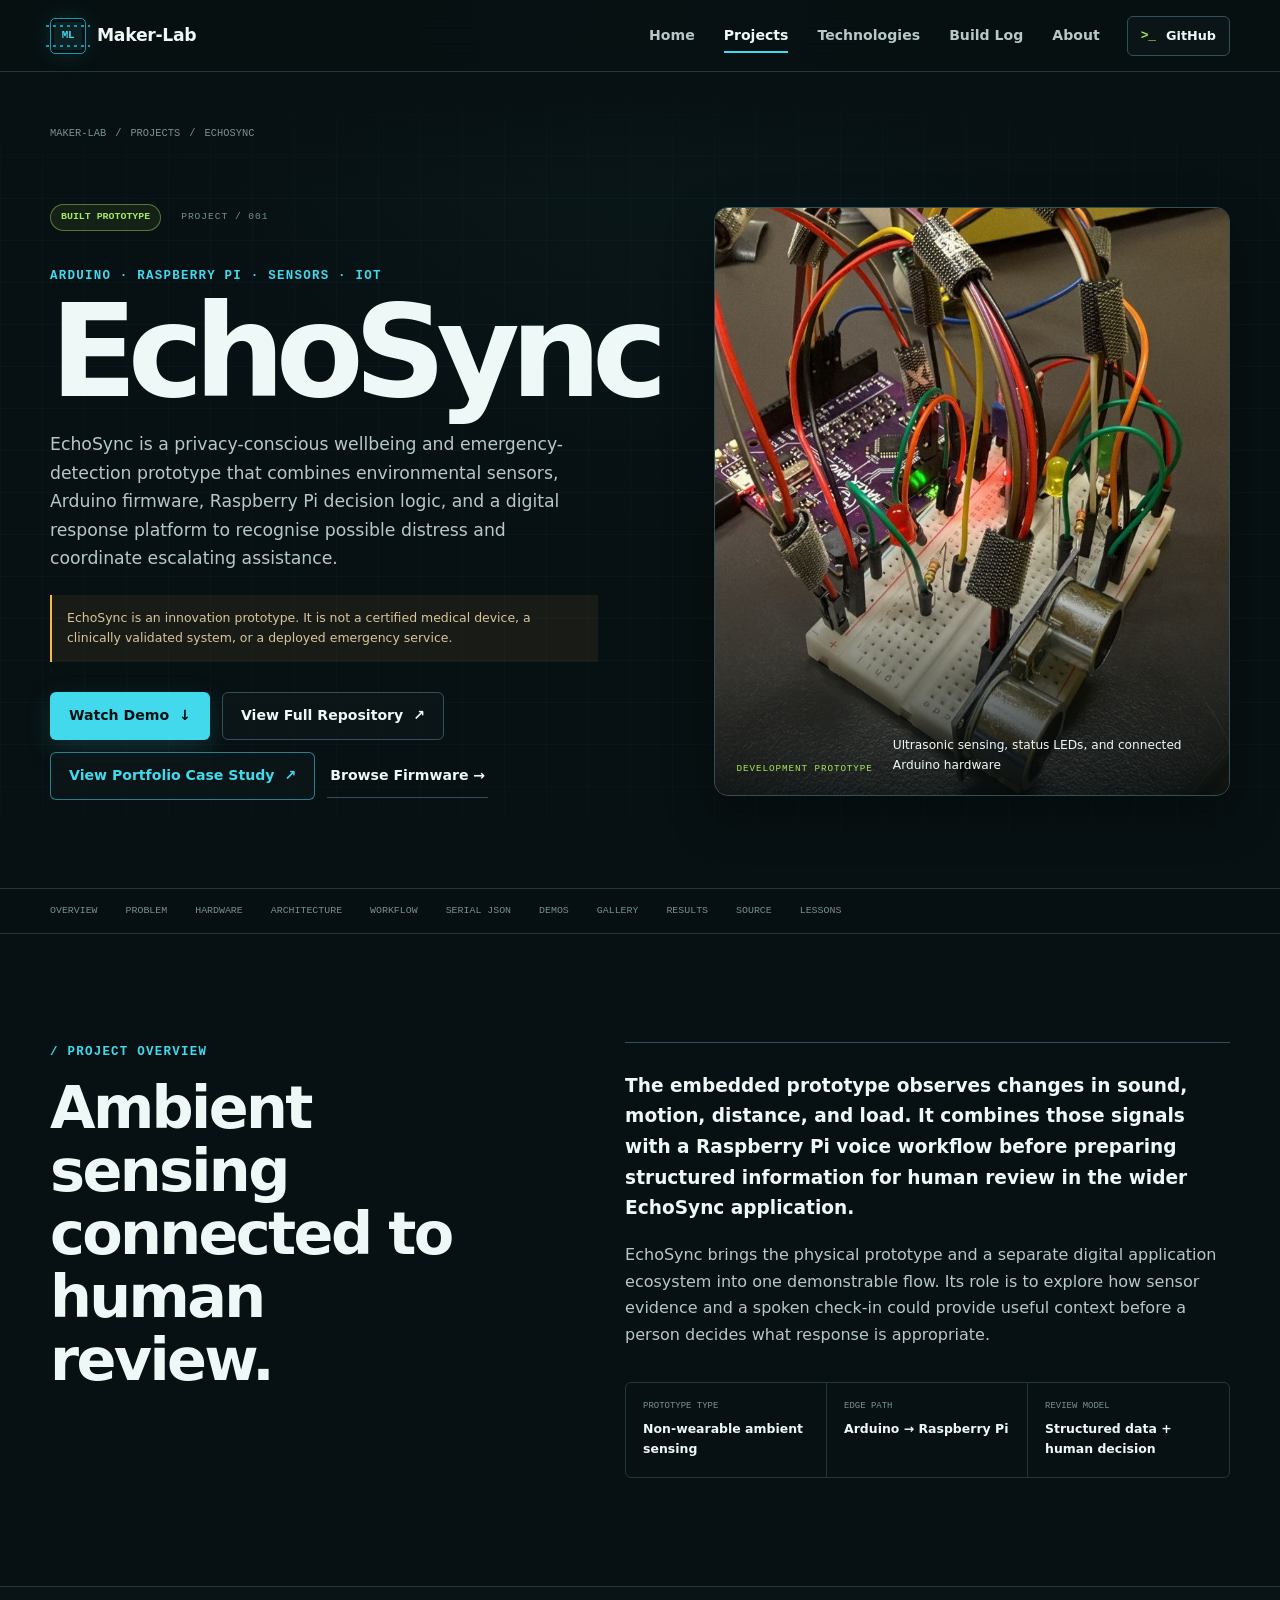
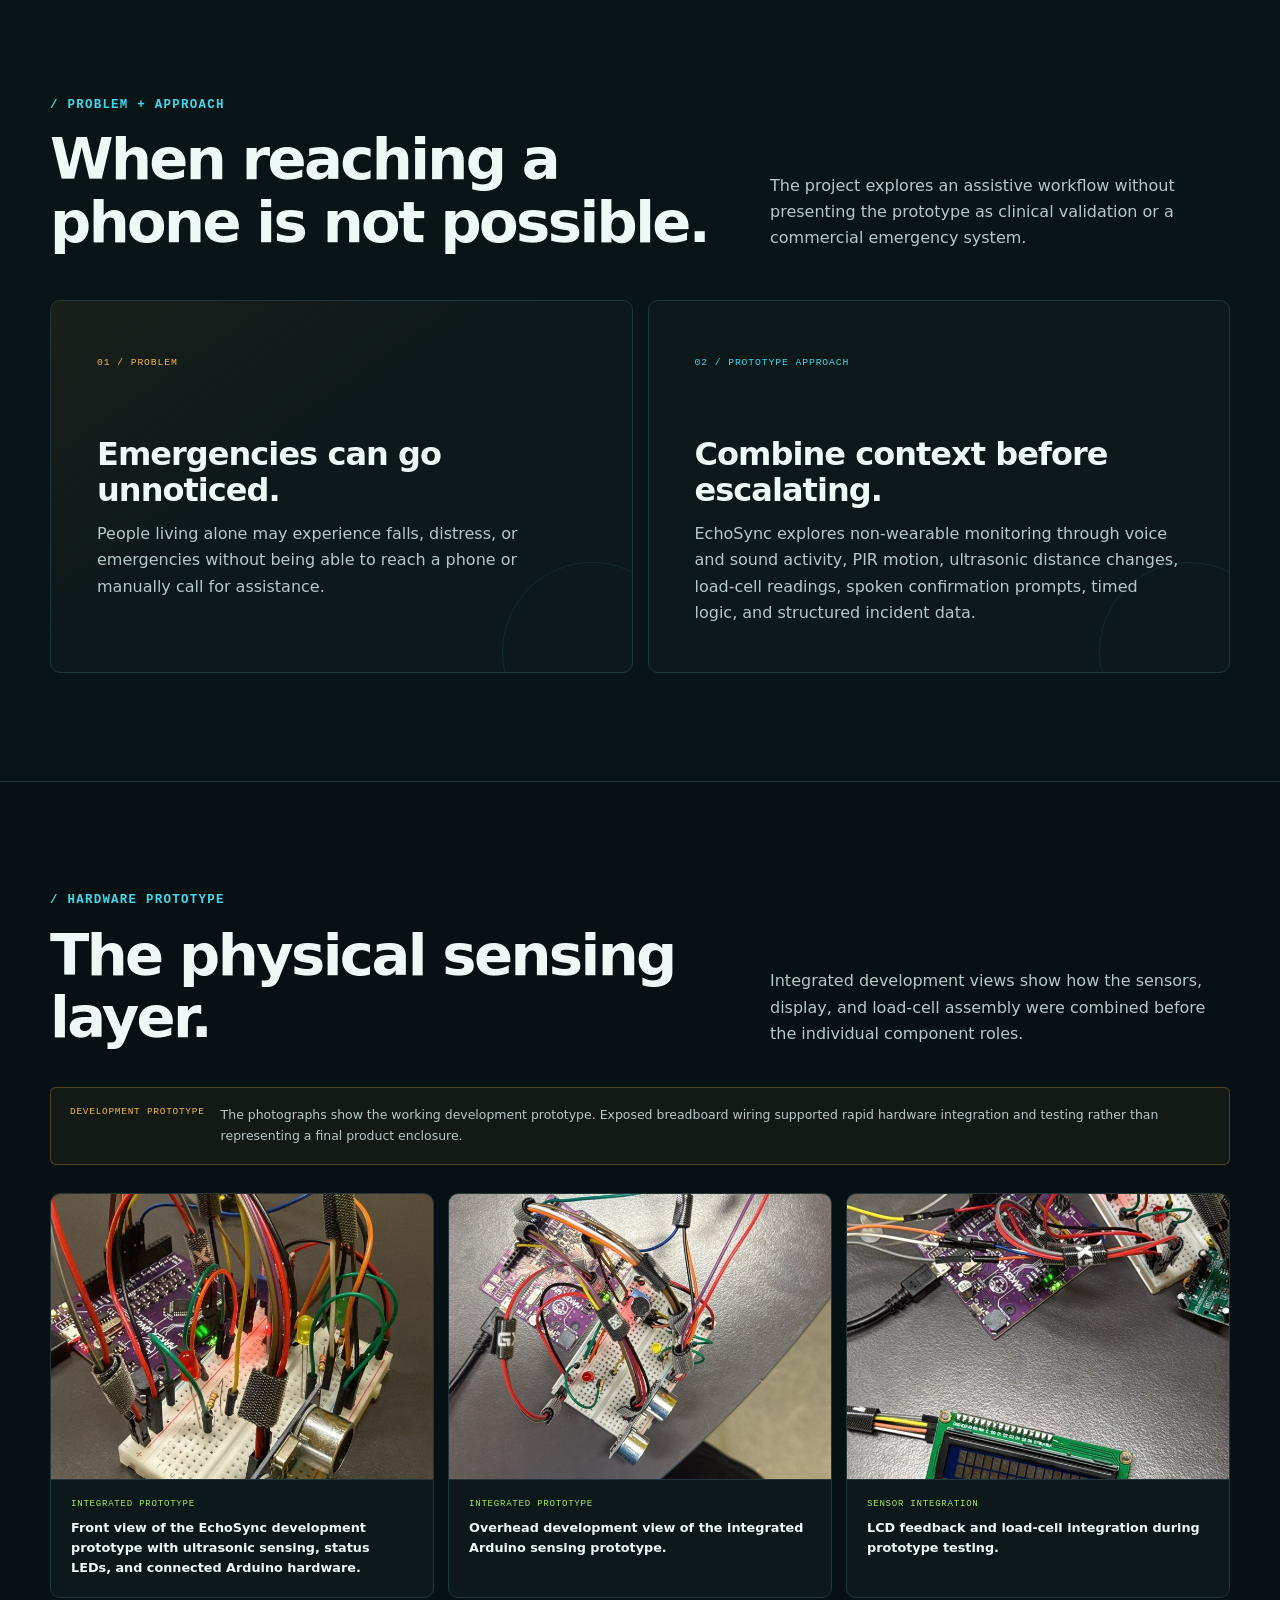
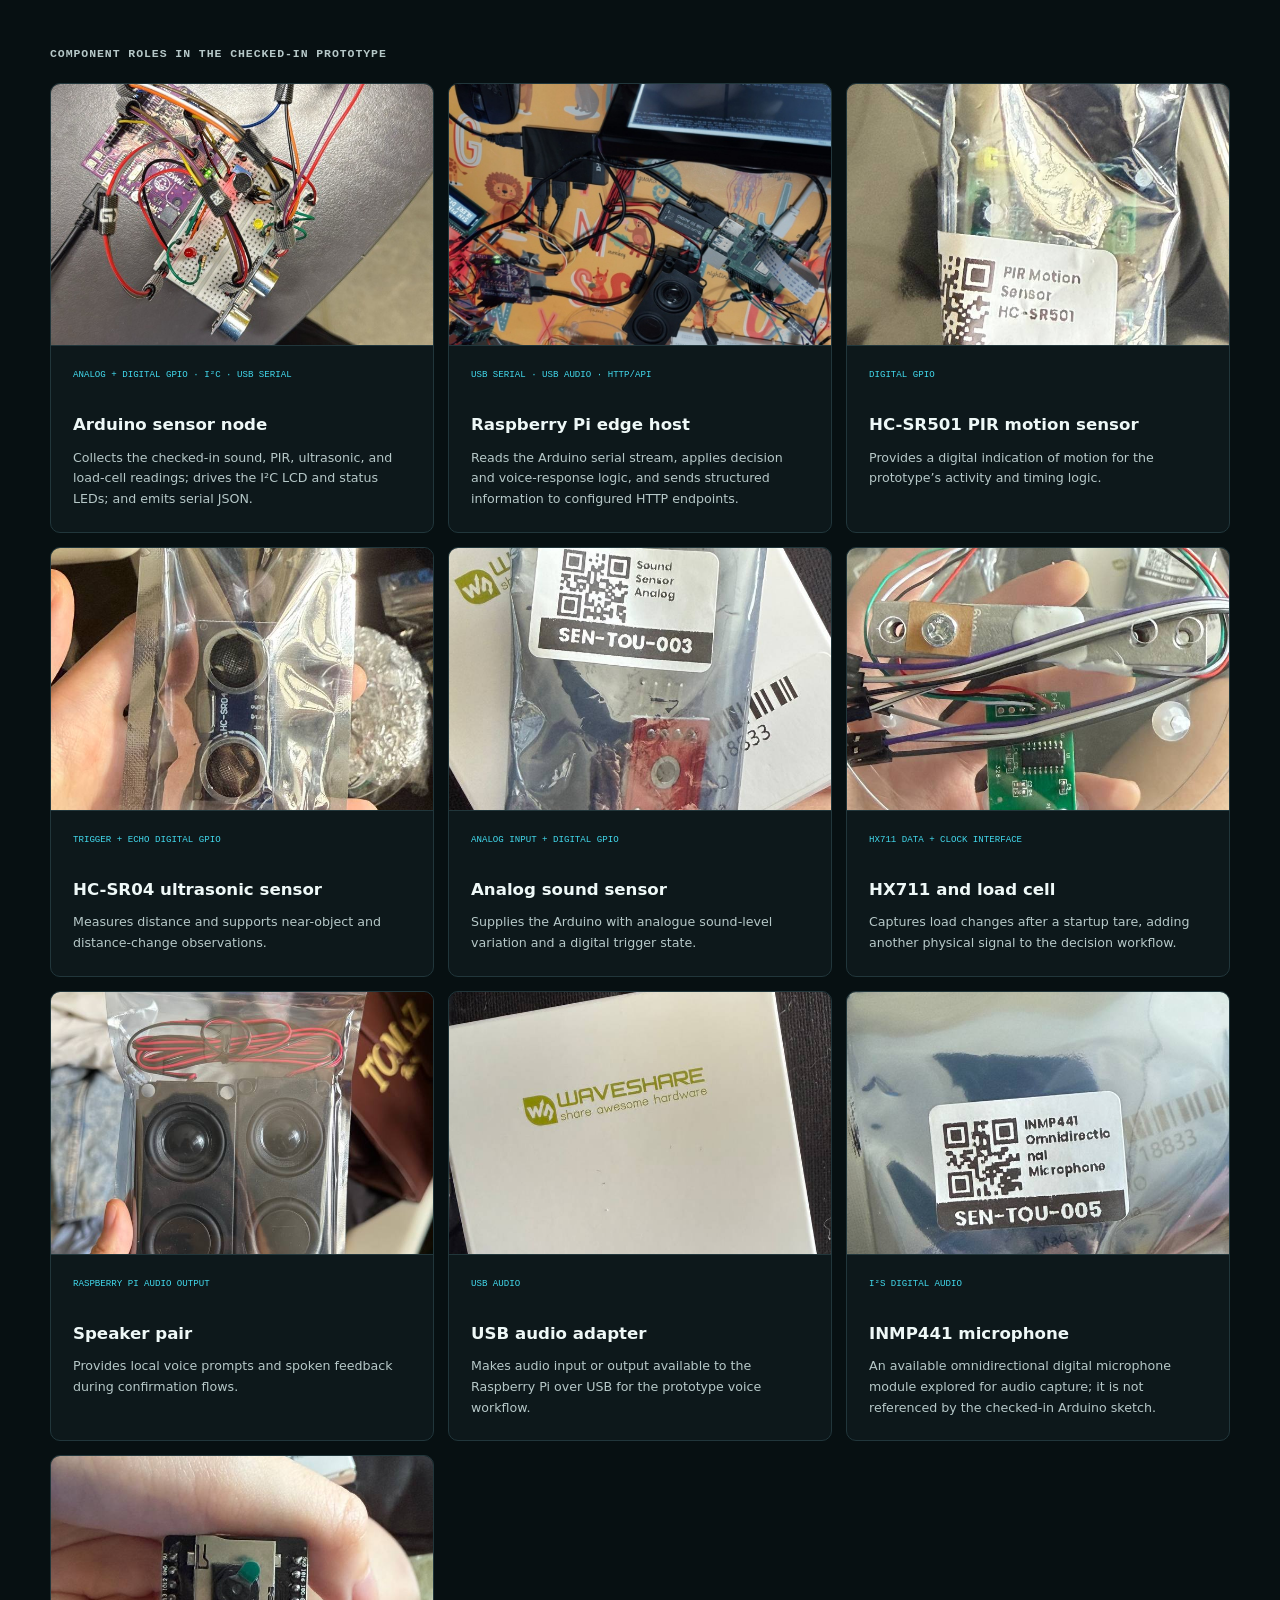
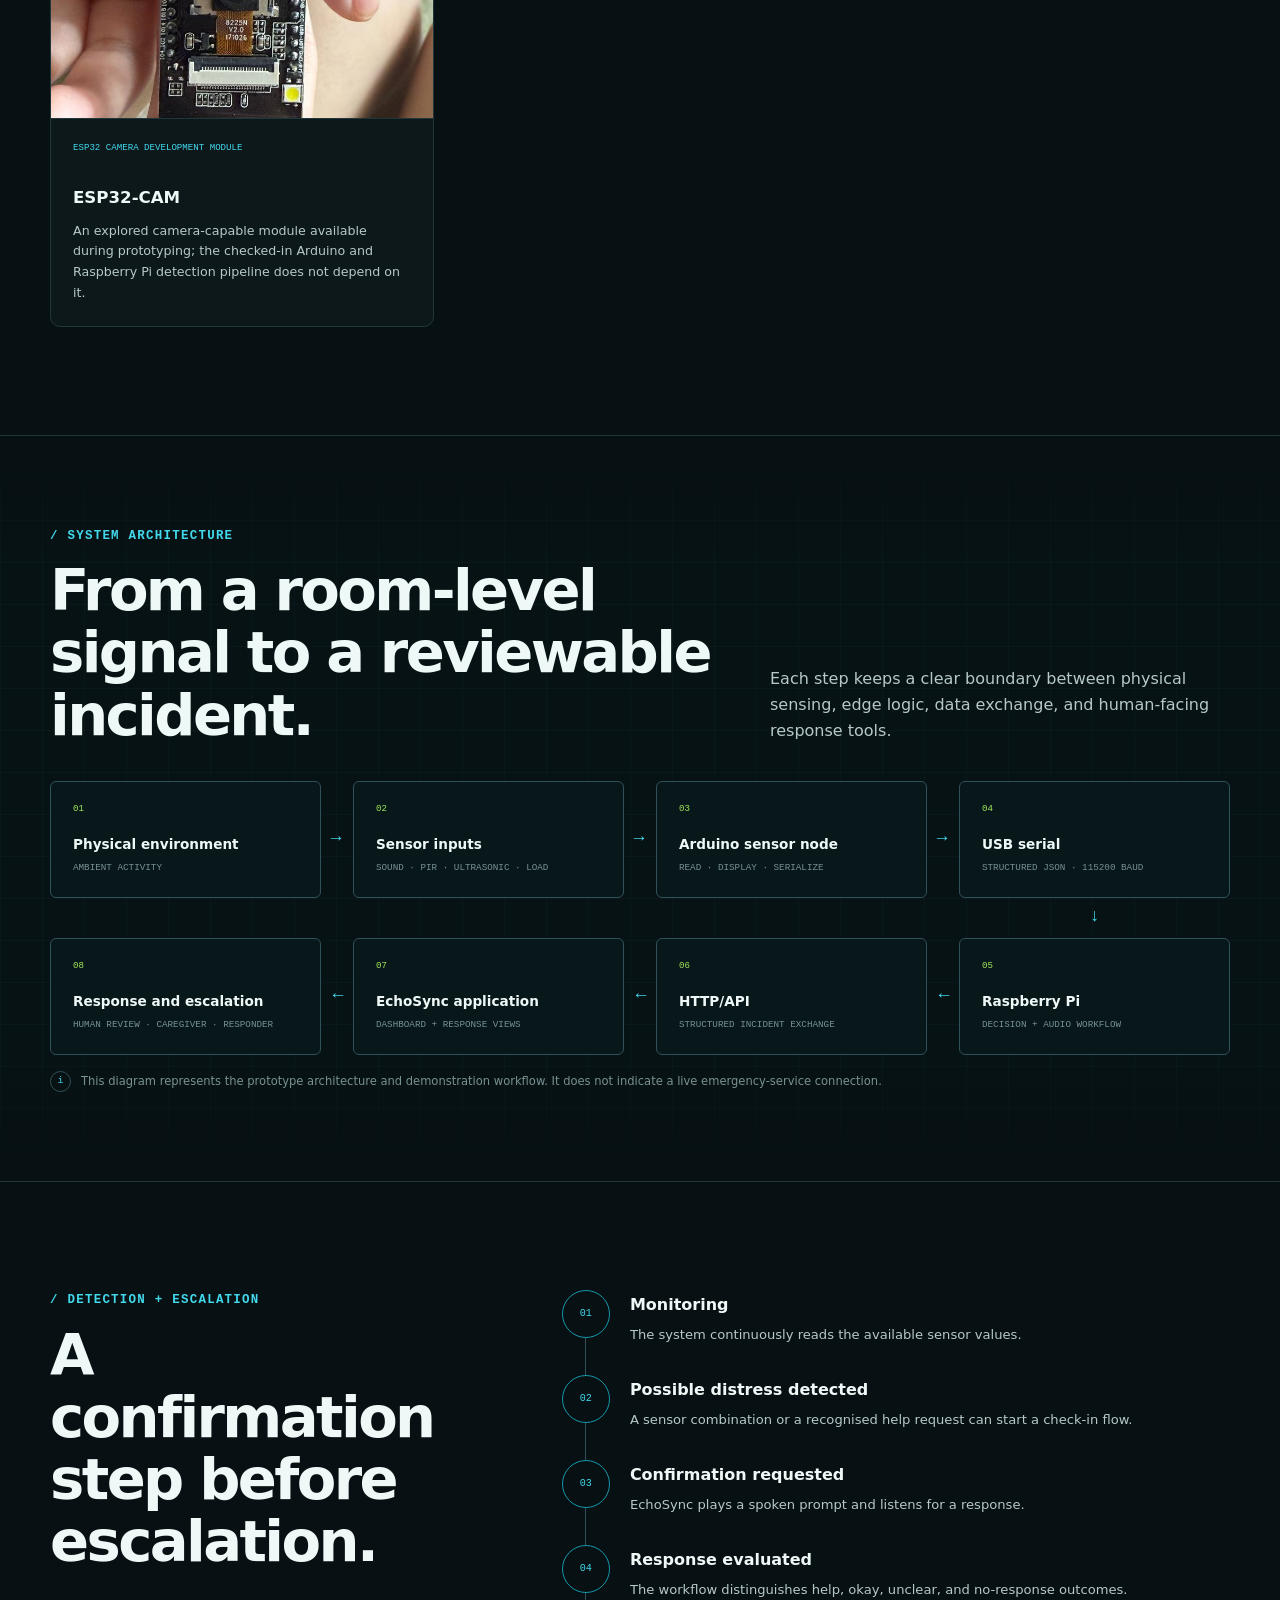
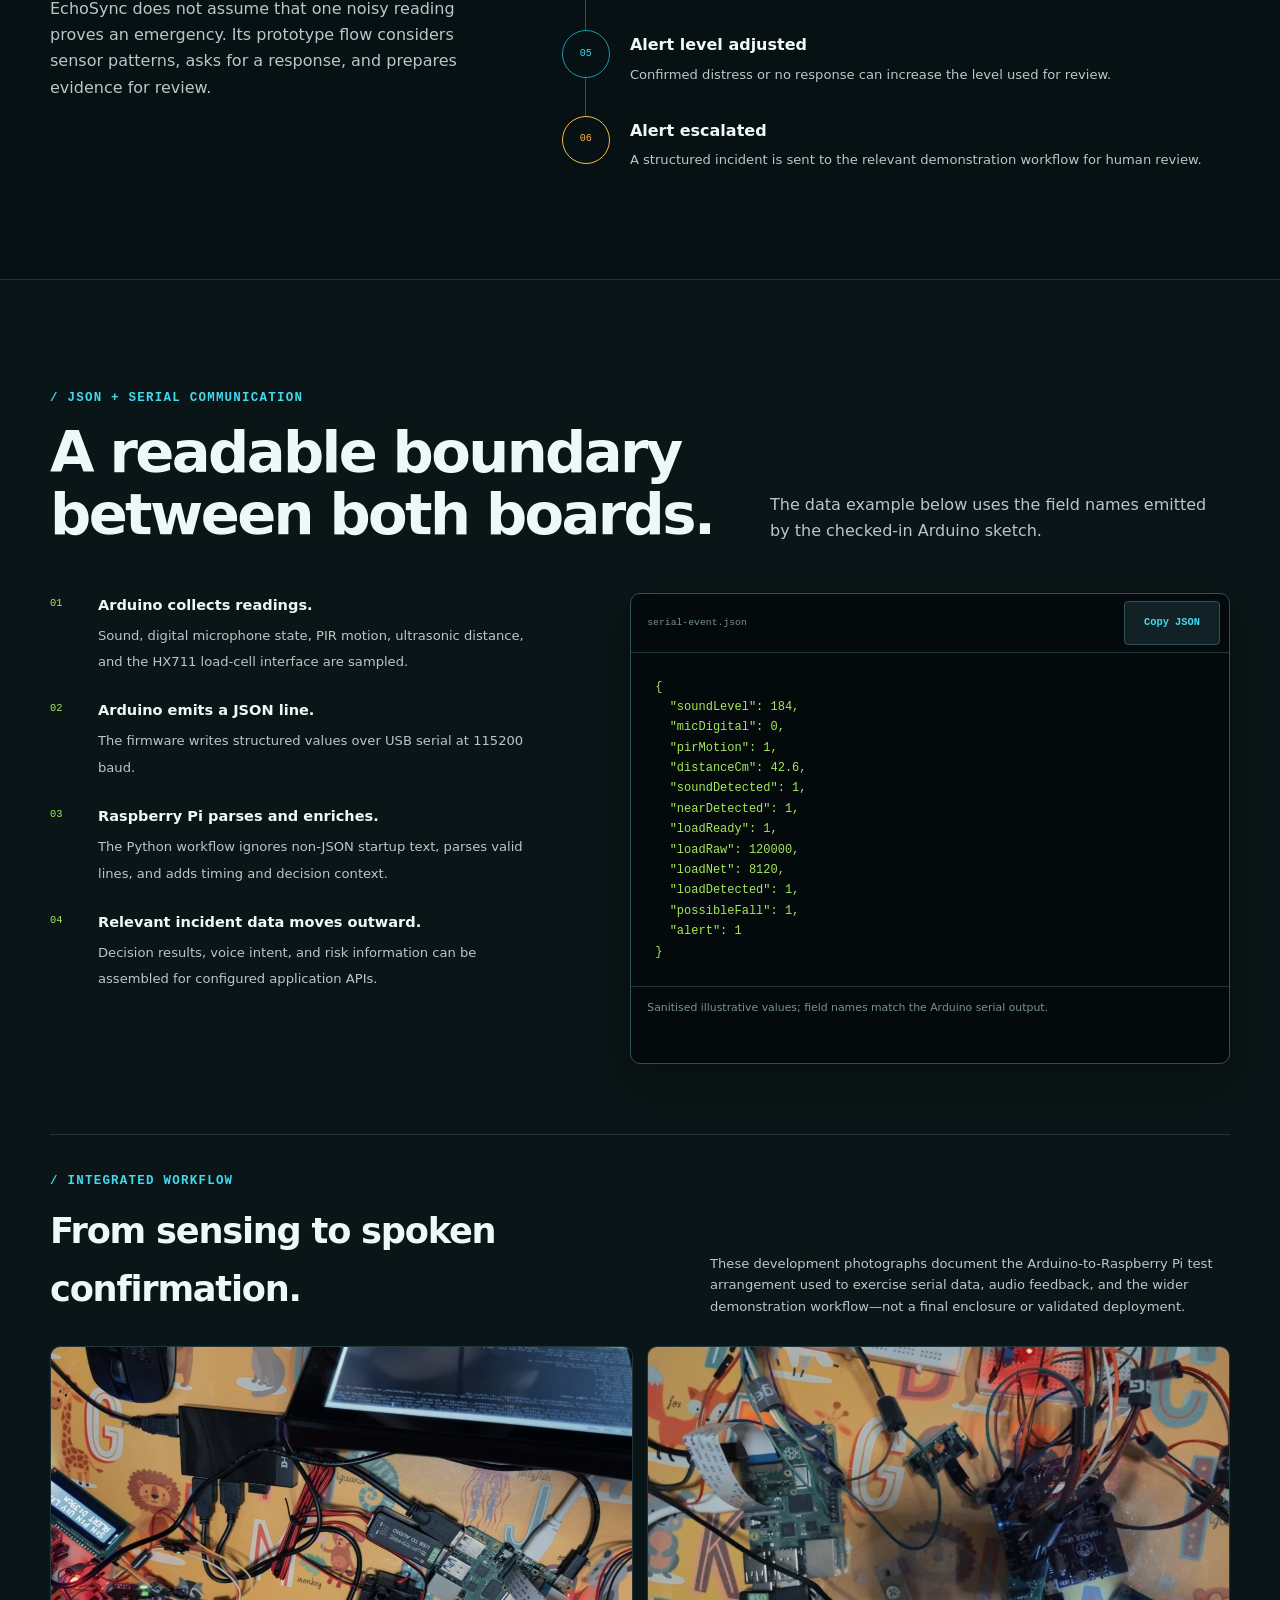
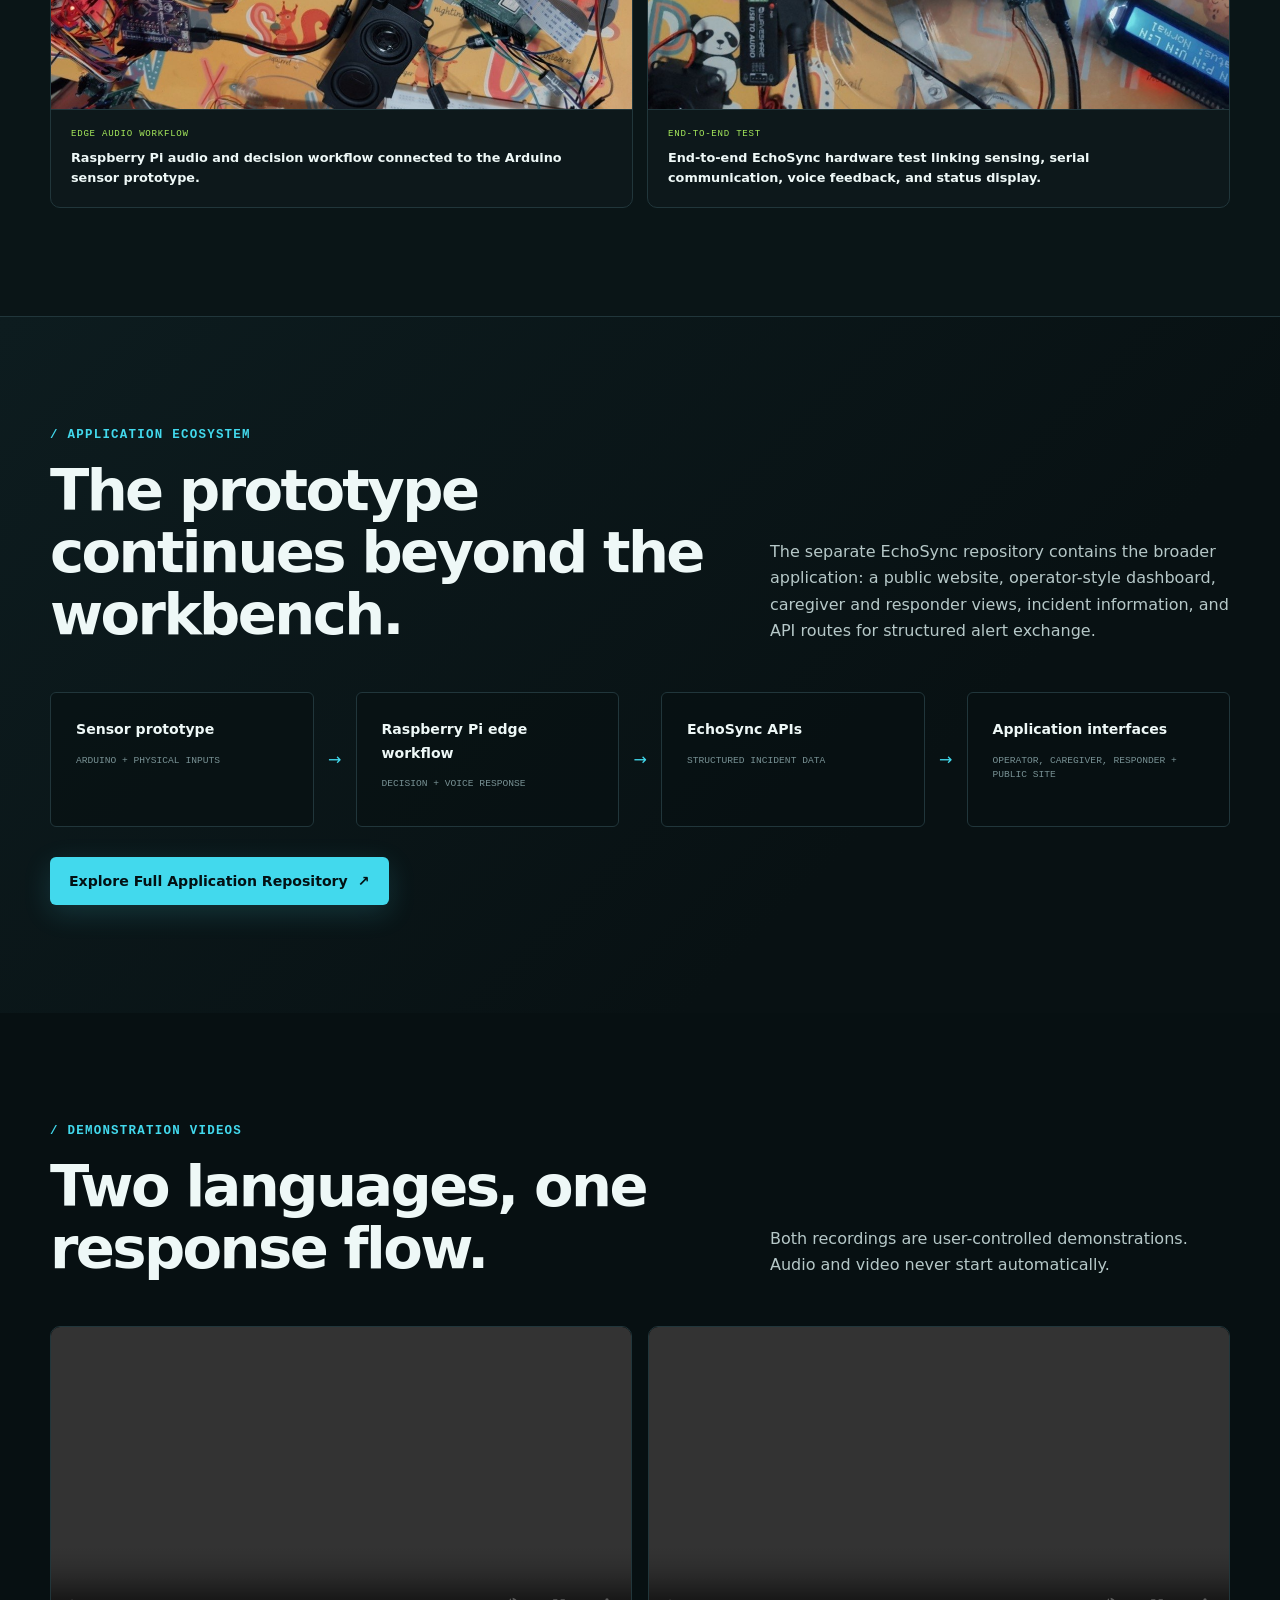
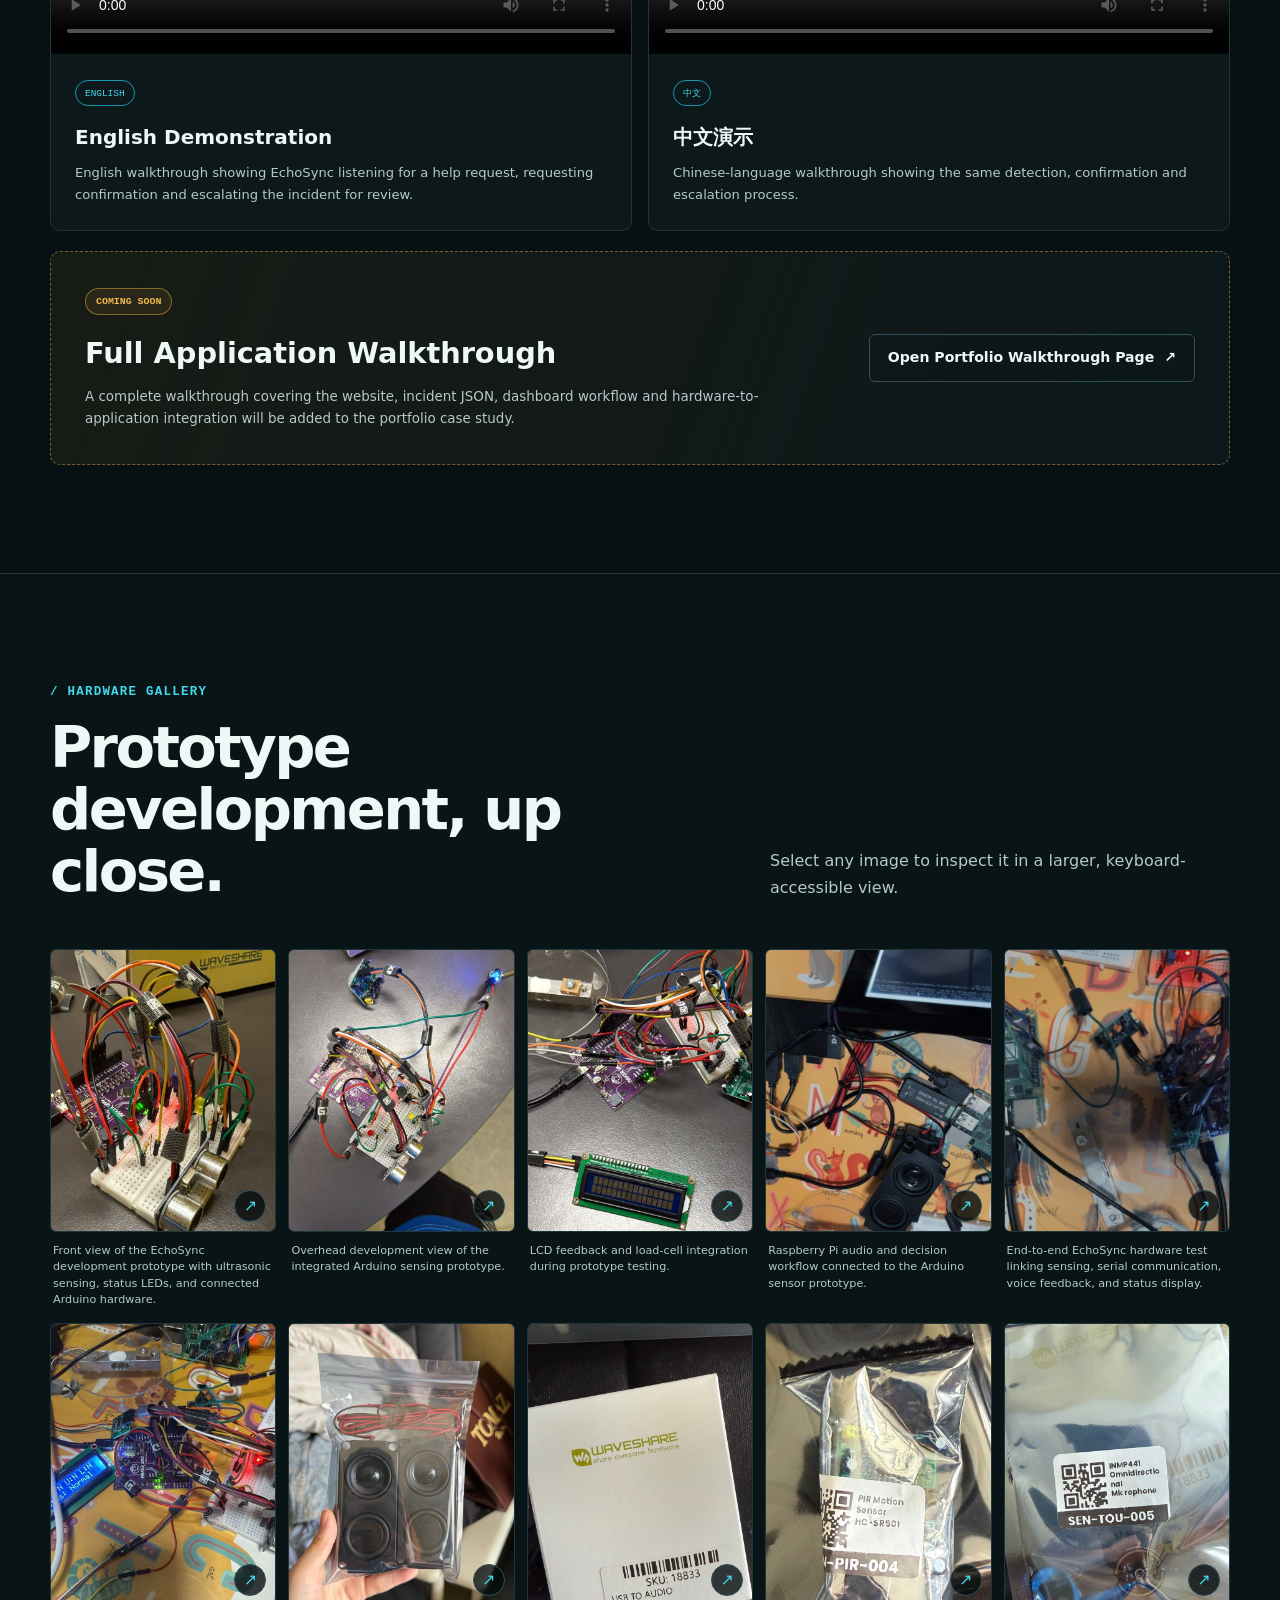
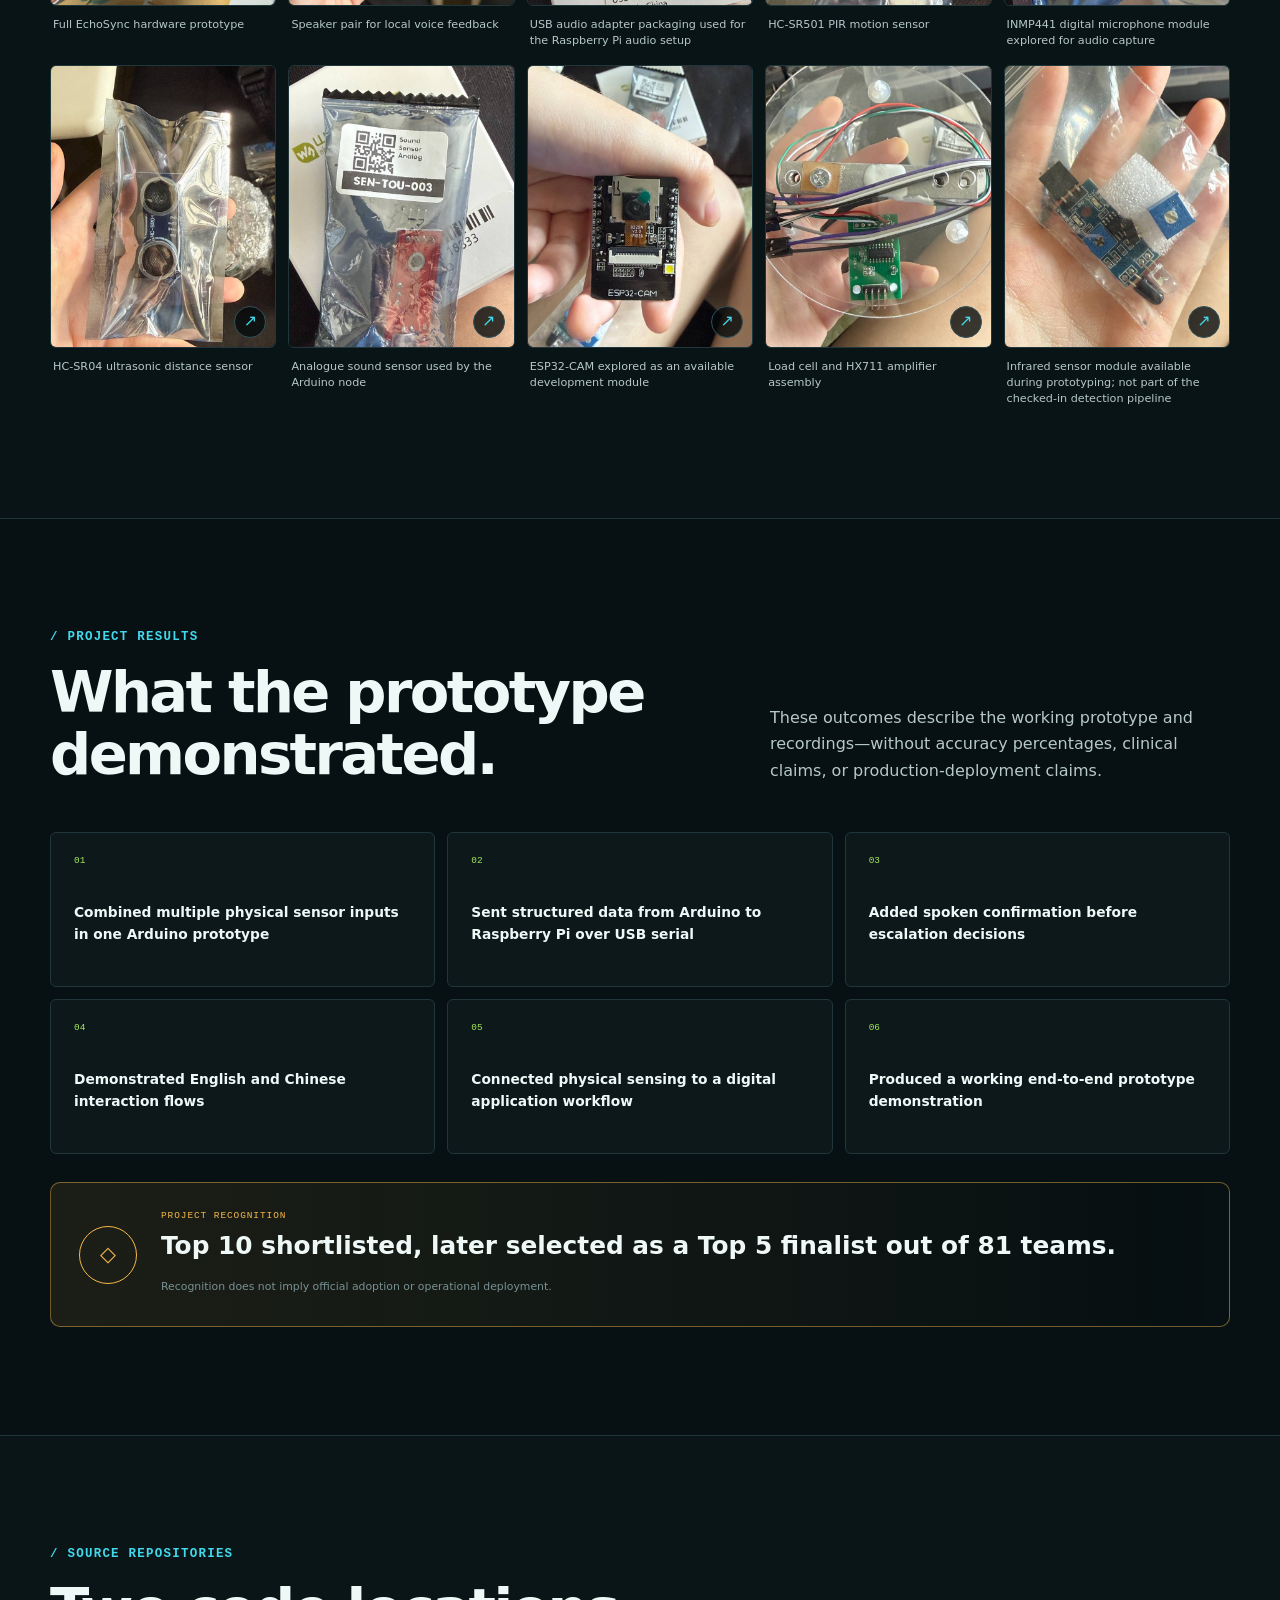
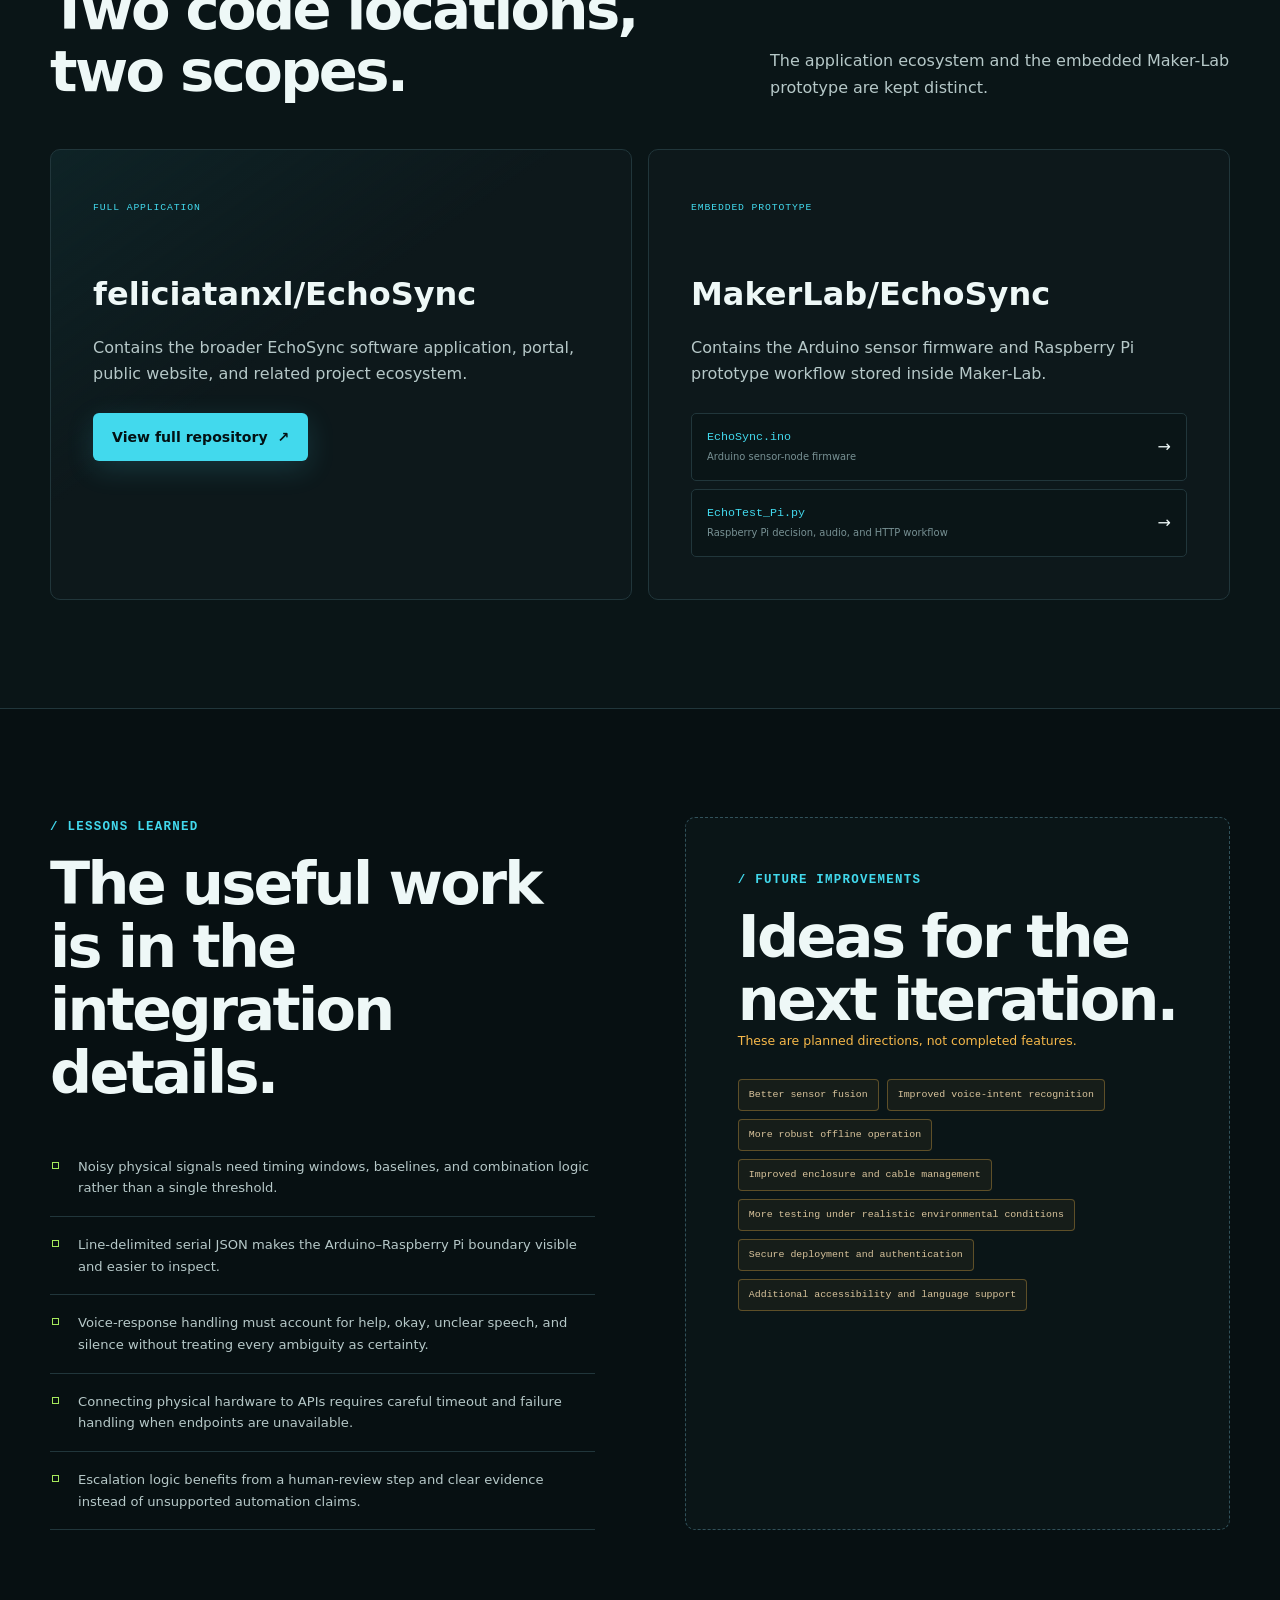
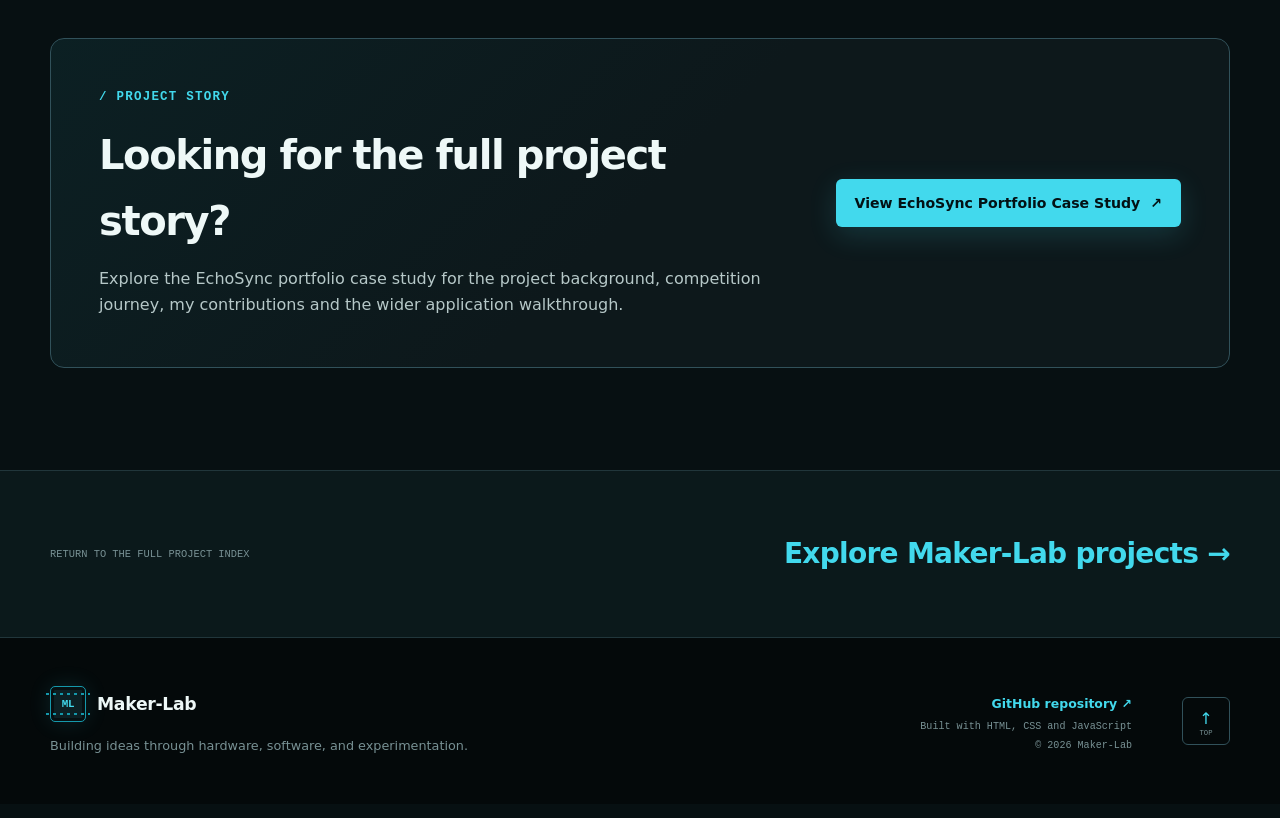
==== commit 1d5716fc: "feat: cross-link EchoSync Maker-Lab and portfolio case studies" ====
--- a/projects/echosync.html
+++ b/projects/echosync.html
@@ -3,9 +3,9 @@
 <head>
   <meta charset="utf-8">
   <meta name="viewport" content="width=device-width, initial-scale=1">
-  <meta name="description" content="Technical overview of EchoSync, Maker-Lab's Arduino and Raspberry Pi sensor project.">
+  <meta name="description" content="EchoSync case study: an Arduino and Raspberry Pi wellbeing and emergency-detection prototype with sensors, voice confirmation, and structured incident workflows.">
   <meta name="theme-color" content="#081113">
-  <title>EchoSync | Maker-Lab</title>
+  <title>EchoSync Case Study | Maker-Lab</title>
   <link rel="icon" href="../assets/icons/favicon.svg" type="image/svg+xml">
   <link rel="stylesheet" href="../css/styles.css">
   <link rel="stylesheet" href="../css/project.css">
@@ -36,104 +36,252 @@
   </header>
 
   <main id="main-content" data-project-detail="echosync">
-    <section class="project-hero section-grid" aria-labelledby="project-title">
+    <section class="project-hero case-hero section-grid" aria-labelledby="project-title">
       <div class="container">
         <nav class="breadcrumbs" aria-label="Breadcrumb">
           <a href="../index.html">Maker-Lab</a><span aria-hidden="true">/</span><a href="../index.html#projects">Projects</a><span aria-hidden="true">/</span><span aria-current="page" data-project-name>EchoSync</span>
         </nav>
-        <div class="project-hero-grid">
-          <div>
+        <div class="project-hero-grid case-hero-grid">
+          <div class="case-hero-copy">
             <div class="project-topline detail-topline">
-              <span class="status-badge status-built">Built</span>
+              <span class="status-badge status-built">Built Prototype</span>
               <span class="project-code">PROJECT / 001</span>
             </div>
-            <p class="section-kicker">ARDUINO + RASPBERRY PI</p>
+            <p class="section-kicker" data-platform-label>ARDUINO · RASPBERRY PI · SENSORS · IOT</p>
             <h1 id="project-title" data-project-name>EchoSync</h1>
             <p class="project-summary" data-project-summary></p>
+            <p class="prototype-notice" data-prototype-notice></p>
             <div class="project-hero-actions">
-              <a class="button button-primary" href="https://github.com/feliciatanxl/MakerLab/tree/main/EchoSync" target="_blank" rel="noreferrer">Browse source <span aria-hidden="true">↗</span></a>
-              <a class="button button-secondary" href="#system-flow">See system flow <span aria-hidden="true">↓</span></a>
+              <a class="button button-primary" href="#demonstrations">Watch Demo <span aria-hidden="true">↓</span></a>
+              <a class="button button-secondary" href="https://github.com/feliciatanxl/EchoSync" target="_blank" rel="noopener noreferrer">View Full Repository <span aria-hidden="true">↗</span></a>
+              <a class="button button-secondary portfolio-button" data-portfolio-link target="_blank" rel="noopener noreferrer">View Portfolio Case Study <span aria-hidden="true">↗</span></a>
+              <a class="text-link firmware-link" href="../EchoSync/EchoSync.ino">Browse Firmware <span aria-hidden="true">→</span></a>
             </div>
           </div>
-          <div class="project-schematic" aria-hidden="true">
-            <span class="schematic-line line-1"></span><span class="schematic-line line-2"></span><span class="schematic-line line-3"></span>
-            <div class="schematic-board"><span>ES</span><small>NODE / 01</small></div>
-            <span class="schematic-label sl-1">SENSOR BUS</span><span class="schematic-label sl-2">SERIAL</span><span class="schematic-label sl-3">PI HOST</span>
-          </div>
-        </div>
-      </div>
-    </section>
-
-    <section class="project-nav-bar" aria-label="Project page sections">
-      <div class="container">
-        <a href="#components">Components</a><a href="#system-flow">System flow</a><a href="#capabilities">Capabilities</a><a href="#source-files">Source files</a><a href="#future-media">Future media</a>
-      </div>
-    </section>
-
-    <section class="section" id="components" aria-labelledby="components-title">
-      <div class="container">
-        <div class="section-heading">
-          <div><p class="section-kicker">/ COMPONENT MAP</p><h2 id="components-title">Hardware meets software.</h2></div>
-          <p>The project is split into a physical sensing layer and a Raspberry Pi software layer.</p>
-        </div>
-        <div class="component-grid">
-          <article class="component-panel">
-            <div class="component-heading"><span>01</span><div><p>Physical layer</p><h3>Hardware used</h3></div></div>
-            <ul class="technical-list" data-hardware-list></ul>
+          <figure class="case-hero-media">
+            <img src="../assets/images/echosync/echosync-prototype-front.jpg" alt="Front view of the EchoSync Arduino development prototype with an ultrasonic sensor, breadboard, and status LEDs" width="720" height="1280" fetchpriority="high" decoding="async">
+            <figcaption><span>DEVELOPMENT PROTOTYPE</span> Ultrasonic sensing, status LEDs, and connected Arduino hardware</figcaption>
+          </figure>
+        </div>
+      </div>
+    </section>
+
+    <nav class="project-nav-bar" aria-label="EchoSync case-study sections">
+      <div class="container">
+        <a href="#overview">Overview</a><a href="#problem">Problem</a><a href="#hardware">Hardware</a><a href="#architecture">Architecture</a><a href="#workflow">Workflow</a><a href="#serial-json">Serial JSON</a><a href="#demonstrations">Demos</a><a href="#gallery">Gallery</a><a href="#results">Results</a><a href="#repositories">Source</a><a href="#lessons">Lessons</a>
+      </div>
+    </nav>
+
+    <section class="section" id="overview" aria-labelledby="overview-title">
+      <div class="container case-overview-grid">
+        <div>
+          <p class="section-kicker">/ PROJECT OVERVIEW</p>
+          <h2 id="overview-title">Ambient sensing connected to human review.</h2>
+        </div>
+        <div class="case-overview-copy">
+          <p class="case-lead" data-project-overview></p>
+          <p>EchoSync brings the physical prototype and a separate digital application ecosystem into one demonstrable flow. Its role is to explore how sensor evidence and a spoken check-in could provide useful context before a person decides what response is appropriate.</p>
+          <dl class="case-facts">
+            <div><dt>Prototype type</dt><dd>Non-wearable ambient sensing</dd></div>
+            <div><dt>Edge path</dt><dd>Arduino → Raspberry Pi</dd></div>
+            <div><dt>Review model</dt><dd>Structured data + human decision</dd></div>
+          </dl>
+        </div>
+      </div>
+    </section>
+
+    <section class="section problem-section" id="problem" aria-labelledby="problem-title">
+      <div class="container">
+        <div class="section-heading">
+          <div><p class="section-kicker">/ PROBLEM + APPROACH</p><h2 id="problem-title">When reaching a phone is not possible.</h2></div>
+          <p>The project explores an assistive workflow without presenting the prototype as clinical validation or a commercial emergency system.</p>
+        </div>
+        <div class="problem-grid">
+          <article class="problem-card problem-card-alert">
+            <span class="case-card-code">01 / PROBLEM</span>
+            <h3>Emergencies can go unnoticed.</h3>
+            <p>People living alone may experience falls, distress, or emergencies without being able to reach a phone or manually call for assistance.</p>
           </article>
-          <article class="component-panel">
-            <div class="component-heading"><span>02</span><div><p>Logic layer</p><h3>Software used</h3></div></div>
-            <ul class="technical-list" data-software-list></ul>
+          <article class="problem-card">
+            <span class="case-card-code">02 / PROTOTYPE APPROACH</span>
+            <h3>Combine context before escalating.</h3>
+            <p>EchoSync explores non-wearable monitoring through voice and sound activity, PIR motion, ultrasonic distance changes, load-cell readings, spoken confirmation prompts, timed logic, and structured incident data.</p>
           </article>
         </div>
       </div>
     </section>
 
-    <section class="section flow-section section-grid" id="system-flow" aria-labelledby="flow-title">
-      <div class="container">
-        <div class="section-heading">
-          <div><p class="section-kicker">/ SIGNAL PATH</p><h2 id="flow-title">How the parts communicate.</h2></div>
-          <p data-communication></p>
-        </div>
-        <div class="system-flow" data-system-flow aria-label="EchoSync communication flow"></div>
-        <p class="diagram-note"><span aria-hidden="true">i</span> The diagram describes the communication visible in the repository source; it does not represent a live connection.</p>
-      </div>
-    </section>
-
-    <section class="section" id="capabilities" aria-labelledby="capabilities-title">
-      <div class="container split-section">
+    <section class="section" id="hardware" aria-labelledby="hardware-title">
+      <div class="container">
+        <div class="section-heading">
+          <div><p class="section-kicker">/ HARDWARE PROTOTYPE</p><h2 id="hardware-title">The physical sensing layer.</h2></div>
+          <p>Integrated development views show how the sensors, display, and load-cell assembly were combined before the individual component roles.</p>
+        </div>
+        <p class="prototype-development-note"><span>DEVELOPMENT PROTOTYPE</span> The photographs show the working development prototype. Exposed breadboard wiring supported rapid hardware integration and testing rather than representing a final product enclosure.</p>
+        <div class="prototype-evidence-grid" data-prototype-evidence></div>
+        <h3 class="component-inventory-title">Component roles in the checked-in prototype</h3>
+        <div class="hardware-grid" data-hardware-grid></div>
+      </div>
+    </section>
+
+    <section class="section architecture-section section-grid" id="architecture" aria-labelledby="architecture-title">
+      <div class="container">
+        <div class="section-heading">
+          <div><p class="section-kicker">/ SYSTEM ARCHITECTURE</p><h2 id="architecture-title">From a room-level signal to a reviewable incident.</h2></div>
+          <p>Each step keeps a clear boundary between physical sensing, edge logic, data exchange, and human-facing response tools.</p>
+        </div>
+        <p class="architecture-a11y-description" id="architecture-flow-description">Architecture flow in stage order: physical environment, sensor inputs, Arduino sensor node, USB serial, Raspberry Pi, HTTP/API, EchoSync application, then response and escalation.</p>
+        <ol class="architecture-flow" data-architecture-flow aria-label="EchoSync system architecture flow" aria-describedby="architecture-flow-description"></ol>
+        <p class="diagram-note"><span aria-hidden="true">i</span> This diagram represents the prototype architecture and demonstration workflow. It does not indicate a live emergency-service connection.</p>
+      </div>
+    </section>
+
+    <section class="section" id="workflow" aria-labelledby="workflow-title">
+      <div class="container split-section workflow-layout">
         <div>
-          <p class="section-kicker">/ CAPABILITIES</p>
-          <h2 id="capabilities-title">What the source currently supports.</h2>
-          <p class="section-intro">This list stays close to the checked-in code. Future ideas belong in the roadmap, not in the built feature list.</p>
-        </div>
-        <ul class="capability-list" data-capabilities-list></ul>
-      </div>
-    </section>
-
-    <section class="section source-section" id="source-files" aria-labelledby="source-title">
-      <div class="container split-section">
+          <p class="section-kicker">/ DETECTION + ESCALATION</p>
+          <h2 id="workflow-title">A confirmation step before escalation.</h2>
+          <p class="section-intro">EchoSync does not assume that one noisy reading proves an emergency. Its prototype flow considers sensor patterns, asks for a response, and prepares evidence for review.</p>
+        </div>
+        <ol class="decision-workflow" data-decision-workflow></ol>
+      </div>
+    </section>
+
+    <section class="section serial-section" id="serial-json" aria-labelledby="serial-title">
+      <div class="container">
+        <div class="section-heading">
+          <div><p class="section-kicker">/ JSON + SERIAL COMMUNICATION</p><h2 id="serial-title">A readable boundary between both boards.</h2></div>
+          <p>The data example below uses the field names emitted by the checked-in Arduino sketch.</p>
+        </div>
+        <div class="serial-grid">
+          <div class="serial-explanation">
+            <ol>
+              <li><strong>Arduino collects readings.</strong><span>Sound, digital microphone state, PIR motion, ultrasonic distance, and the HX711 load-cell interface are sampled.</span></li>
+              <li><strong>Arduino emits a JSON line.</strong><span>The firmware writes structured values over USB serial at 115200 baud.</span></li>
+              <li><strong>Raspberry Pi parses and enriches.</strong><span>The Python workflow ignores non-JSON startup text, parses valid lines, and adds timing and decision context.</span></li>
+              <li><strong>Relevant incident data moves outward.</strong><span>Decision results, voice intent, and risk information can be assembled for configured application APIs.</span></li>
+            </ol>
+          </div>
+          <div class="code-panel">
+            <div class="code-toolbar">
+              <span>serial-event.json</span>
+              <button class="copy-button" type="button" data-copy-json>Copy JSON</button>
+            </div>
+            <pre><code data-serial-json></code></pre>
+            <p class="code-caption">Sanitised illustrative values; field names match the Arduino serial output.</p>
+            <p class="copy-feedback" data-copy-feedback aria-live="polite"></p>
+          </div>
+        </div>
+        <div class="workflow-evidence-heading">
+          <div><p class="section-kicker">/ INTEGRATED WORKFLOW</p><h3>From sensing to spoken confirmation.</h3></div>
+          <p>These development photographs document the Arduino-to-Raspberry Pi test arrangement used to exercise serial data, audio feedback, and the wider demonstration workflow—not a final enclosure or validated deployment.</p>
+        </div>
+        <div class="workflow-evidence-grid" data-workflow-evidence></div>
+      </div>
+    </section>
+
+    <section class="section ecosystem-section" id="ecosystem" aria-labelledby="ecosystem-title">
+      <div class="container">
+        <div class="section-heading">
+          <div><p class="section-kicker">/ APPLICATION ECOSYSTEM</p><h2 id="ecosystem-title">The prototype continues beyond the workbench.</h2></div>
+          <p>The separate EchoSync repository contains the broader application: a public website, operator-style dashboard, caregiver and responder views, incident information, and API routes for structured alert exchange.</p>
+        </div>
+        <ol class="ecosystem-flow" data-ecosystem-flow aria-label="EchoSync application ecosystem flow"></ol>
+        <a class="button button-primary ecosystem-button" href="https://github.com/feliciatanxl/EchoSync" target="_blank" rel="noreferrer">Explore Full Application Repository <span aria-hidden="true">↗</span></a>
+      </div>
+    </section>
+
+    <section class="section" id="demonstrations" aria-labelledby="demonstrations-title">
+      <div class="container">
+        <div class="section-heading">
+          <div><p class="section-kicker">/ DEMONSTRATION VIDEOS</p><h2 id="demonstrations-title">Two languages, one response flow.</h2></div>
+          <p>Both recordings are user-controlled demonstrations. Audio and video never start automatically.</p>
+        </div>
+        <div class="video-grid" data-video-grid></div>
+        <aside class="walkthrough-card" aria-labelledby="walkthrough-title">
+          <div>
+            <span class="status-badge status-planned">Coming Soon</span>
+            <h3 id="walkthrough-title">Full Application Walkthrough</h3>
+            <p>A complete walkthrough covering the website, incident JSON, dashboard workflow and hardware-to-application integration will be added to the portfolio case study.</p>
+          </div>
+          <a class="button button-secondary" data-portfolio-link target="_blank" rel="noopener noreferrer">Open Portfolio Walkthrough Page <span aria-hidden="true">↗</span></a>
+        </aside>
+      </div>
+    </section>
+
+    <section class="section gallery-section" id="gallery" aria-labelledby="gallery-title">
+      <div class="container">
+        <div class="section-heading">
+          <div><p class="section-kicker">/ HARDWARE GALLERY</p><h2 id="gallery-title">Prototype development, up close.</h2></div>
+          <p>Select any image to inspect it in a larger, keyboard-accessible view.</p>
+        </div>
+        <div class="hardware-gallery" data-hardware-gallery></div>
+      </div>
+    </section>
+
+    <section class="section" id="results" aria-labelledby="results-title">
+      <div class="container">
+        <div class="section-heading">
+          <div><p class="section-kicker">/ PROJECT RESULTS</p><h2 id="results-title">What the prototype demonstrated.</h2></div>
+          <p>These outcomes describe the working prototype and recordings—without accuracy percentages, clinical claims, or production-deployment claims.</p>
+        </div>
+        <div class="results-grid" data-results-grid></div>
+        <aside class="recognition-banner" aria-label="Project recognition">
+          <span class="recognition-mark" aria-hidden="true">◇</span>
+          <div><p>PROJECT RECOGNITION</p><h3 data-recognition></h3><span>Recognition does not imply official adoption or operational deployment.</span></div>
+        </aside>
+      </div>
+    </section>
+
+    <section class="section source-section" id="repositories" aria-labelledby="repositories-title">
+      <div class="container">
+        <div class="section-heading">
+          <div><p class="section-kicker">/ SOURCE REPOSITORIES</p><h2 id="repositories-title">Two code locations, two scopes.</h2></div>
+          <p>The application ecosystem and the embedded Maker-Lab prototype are kept distinct.</p>
+        </div>
+        <div class="repository-grid">
+          <article class="repository-card repository-card-primary">
+            <span class="case-card-code">FULL APPLICATION</span>
+            <h3>feliciatanxl/EchoSync</h3>
+            <p>Contains the broader EchoSync software application, portal, public website, and related project ecosystem.</p>
+            <a class="button button-primary" href="https://github.com/feliciatanxl/EchoSync" target="_blank" rel="noreferrer">View full repository <span aria-hidden="true">↗</span></a>
+          </article>
+          <article class="repository-card">
+            <span class="case-card-code">EMBEDDED PROTOTYPE</span>
+            <h3>MakerLab/EchoSync</h3>
+            <p>Contains the Arduino sensor firmware and Raspberry Pi prototype workflow stored inside Maker-Lab.</p>
+            <ul class="embedded-source-list" data-embedded-source-list></ul>
+          </article>
+        </div>
+      </div>
+    </section>
+
+    <section class="section" id="lessons" aria-labelledby="lessons-title">
+      <div class="container lessons-grid">
         <div>
-          <p class="section-kicker">/ REPOSITORY FILES</p>
-          <h2 id="source-title">Start with the source.</h2>
-          <p class="section-intro">The original EchoSync files remain in their existing folder and are linked here for review.</p>
-        </div>
-        <ul class="source-list" data-source-files></ul>
-      </div>
-    </section>
-
-    <section class="section" id="future-media" aria-labelledby="future-title">
-      <div class="container">
-        <div class="future-header">
-          <div><p class="section-kicker">/ DOCUMENTATION BAY</p><h2 id="future-title">Reserved for the next revision.</h2></div>
-          <span class="status-badge status-planned">To be added</span>
-        </div>
-        <div class="future-grid">
-          <article><span aria-hidden="true">▧</span><h3>Build photos</h3><p>Board, wiring, enclosure, and installation images.</p></article>
-          <article><span aria-hidden="true">▶</span><h3>Demo video</h3><p>A walkthrough of the working hardware and software flow.</p></article>
-          <article><span aria-hidden="true">◇</span><h3>Awards &amp; recognition</h3><p>Competition or showcase results, if applicable later.</p></article>
-          <article><span aria-hidden="true">≡</span><h3>Full documentation</h3><p>Wiring diagrams, setup notes, testing, and lessons learned.</p></article>
-        </div>
+          <p class="section-kicker">/ LESSONS LEARNED</p>
+          <h2 id="lessons-title">The useful work is in the integration details.</h2>
+          <ul class="lesson-list" data-lessons-list></ul>
+        </div>
+        <div class="future-panel">
+          <p class="section-kicker">/ FUTURE IMPROVEMENTS</p>
+          <h2>Ideas for the next iteration.</h2>
+          <p>These are planned directions, not completed features.</p>
+          <ul class="future-improvement-list" data-future-list></ul>
+        </div>
+      </div>
+    </section>
+
+    <section class="portfolio-crosslink-section" aria-labelledby="portfolio-crosslink-title">
+      <div class="container">
+        <aside class="portfolio-crosslink">
+          <div>
+            <p class="section-kicker">/ PROJECT STORY</p>
+            <h2 id="portfolio-crosslink-title">Looking for the full project story?</h2>
+            <p>Explore the EchoSync portfolio case study for the project background, competition journey, my contributions and the wider application walkthrough.</p>
+          </div>
+          <a class="button button-primary" data-portfolio-link target="_blank" rel="noopener noreferrer">View EchoSync Portfolio Case Study <span aria-hidden="true">↗</span></a>
+        </aside>
       </div>
     </section>
 
@@ -144,6 +292,12 @@
       </div>
     </section>
   </main>
+
+  <dialog class="gallery-dialog" data-gallery-dialog aria-labelledby="lightbox-caption">
+    <button class="dialog-close" type="button" data-dialog-close aria-label="Close enlarged image">×</button>
+    <img data-dialog-image src="../assets/images/echosync/echosync-prototype-front.jpg" alt="">
+    <p id="lightbox-caption" data-dialog-caption></p>
+  </dialog>
 
   <footer class="site-footer">
     <div class="container footer-grid">
--- a/css/styles.css
+++ b/css/styles.css
@@ -422,6 +422,16 @@
 .tag-list { display: flex; flex-wrap: wrap; gap: 7px; margin-top: 25px; }
 .tag-list span { padding: 5px 9px; border: 1px solid var(--border); border-radius: 4px; background: var(--surface-soft); color: #9eb4b6; font: .64rem/1.2 var(--font-mono); }
 .project-actions { display: flex; flex-wrap: wrap; align-items: center; gap: 20px; margin-top: 32px; }
+.project-secondary-links { display: flex; flex-wrap: wrap; align-items: center; gap: 12px 18px; }
+.project-secondary-links .text-link { display: inline-flex; min-height: 44px; align-items: center; }
+.featured-photo { margin: 0; isolation: isolate; }
+.featured-photo::after { z-index: 1; background: linear-gradient(180deg, transparent 45%, rgb(3 10 11 / 86%) 100%); }
+.featured-photo img { position: absolute; inset: 0; width: 100%; height: 100%; object-fit: cover; object-position: center 68%; }
+.featured-photo figcaption { position: absolute; z-index: 2; right: 20px; bottom: 18px; left: 20px; display: flex; align-items: end; justify-content: space-between; gap: 16px; color: var(--text); font-size: .72rem; }
+.featured-photo figcaption span { color: var(--lime); font: .59rem/1.2 var(--font-mono); letter-spacing: .09em; }
+.featured-photo figcaption strong { max-width: 210px; text-align: right; }
+.external-project-link { font-size: .78rem; }
+.portfolio-project-link { color: var(--cyan); }
 
 /* Project browser */
 .project-browser { margin-top: 50px; }
--- a/css/project.css
+++ b/css/project.css
@@ -6,6 +6,7 @@
 .project-hero h1 { margin-bottom: 25px; font-size: clamp(4rem, 10vw, 8.8rem); line-height: .82; letter-spacing: -.075em; }
 .project-summary { max-width: 740px; margin-bottom: 30px; color: var(--text-soft); font-size: 1.06rem; }
 .project-hero-actions { display: flex; flex-wrap: wrap; gap: 12px; }
+.portfolio-button { border-color: rgb(66 217 237 / 55%); color: var(--cyan); }
 
 .project-schematic { position: relative; min-height: 380px; overflow: hidden; border: 1px solid var(--border-bright); border-radius: var(--radius-lg); background-color: #0a1e21; background-image: radial-gradient(circle, rgb(66 217 237 / 18%) 1px, transparent 1.5px); background-size: 20px 20px; box-shadow: var(--shadow); }
 .schematic-board { position: absolute; z-index: 2; top: 50%; left: 50%; display: grid; width: 145px; height: 145px; place-content: center; transform: translate(-50%, -50%); border: 1px solid var(--cyan); border-radius: 8px; background: #071416; box-shadow: 0 0 36px rgb(66 217 237 / 14%); text-align: center; }
@@ -105,3 +106,272 @@
   .future-grid article:last-child { border-bottom: 0; }
   .future-grid h3 { margin-top: 32px; }
 }
+
+/* EchoSync case study */
+.case-hero { padding-bottom: 88px; }
+.case-hero-grid { grid-template-columns: minmax(0, 1.03fr) minmax(360px, .97fr); }
+.case-hero-copy { min-width: 0; }
+.case-hero .project-summary { max-width: 720px; font-size: 1.08rem; }
+.prototype-notice { max-width: 720px; margin: -8px 0 30px; padding: 13px 15px; border-left: 2px solid var(--amber); background: rgb(246 184 74 / 7%); color: #d9c49c; font-size: .78rem; }
+.firmware-link { align-self: center; }
+.case-hero-media { position: relative; height: clamp(520px, 46vw, 620px); min-height: 0; margin: 0; overflow: hidden; border: 1px solid var(--border-bright); border-radius: var(--radius-lg); background: var(--surface); box-shadow: var(--shadow); }
+.case-hero-media::after { position: absolute; inset: 0; pointer-events: none; content: ""; background: linear-gradient(180deg, transparent 52%, rgb(4 10 11 / 88%) 100%); }
+.case-hero-media img { width: 100%; height: 100%; min-height: 0; object-fit: cover; object-position: center 68%; }
+.case-hero-media figcaption { position: absolute; z-index: 1; right: 22px; bottom: 20px; left: 22px; display: flex; align-items: end; justify-content: space-between; gap: 20px; color: var(--text); font-size: .76rem; }
+.case-hero-media figcaption span { flex: 0 0 auto; color: var(--lime); font: .58rem/1.3 var(--font-mono); letter-spacing: .1em; }
+
+.case-overview-grid { display: grid; grid-template-columns: minmax(280px, .85fr) minmax(0, 1.15fr); gap: clamp(50px, 10vw, 140px); }
+.case-overview-grid h2,
+.lessons-grid h2 { margin: 0; font-size: clamp(2.2rem, 4.6vw, 3.8rem); line-height: 1.07; letter-spacing: -.045em; }
+.case-overview-copy { padding-top: 28px; border-top: 1px solid var(--border-bright); }
+.case-overview-copy > p { color: var(--text-soft); }
+.case-overview-copy .case-lead { color: var(--text); font-size: 1.16rem; font-weight: 650; }
+.case-facts { display: grid; grid-template-columns: repeat(3, minmax(0, 1fr)); margin: 34px 0 0; border: 1px solid var(--border); border-radius: var(--radius-sm); }
+.case-facts div { min-width: 0; padding: 17px; border-right: 1px solid var(--border); }
+.case-facts div:last-child { border-right: 0; }
+.case-facts dt { margin-bottom: 6px; color: var(--muted); font: .56rem/1.4 var(--font-mono); text-transform: uppercase; }
+.case-facts dd { margin: 0; color: var(--text); font-size: .78rem; font-weight: 700; }
+
+.problem-section { border-block: 1px solid var(--border); background: #091416; }
+.problem-grid { display: grid; grid-template-columns: repeat(2, minmax(0, 1fr)); gap: 15px; }
+.problem-card { position: relative; min-height: 290px; padding: clamp(28px, 4vw, 46px); overflow: hidden; border: 1px solid var(--border); border-radius: var(--radius); background: var(--surface); }
+.problem-card::after { position: absolute; right: -50px; bottom: -70px; width: 180px; height: 180px; border: 1px solid rgb(66 217 237 / 9%); border-radius: 50%; content: ""; }
+.problem-card-alert { background: linear-gradient(145deg, rgb(246 184 74 / 7%), var(--surface) 45%); }
+.case-card-code { display: inline-block; margin-bottom: 70px; color: var(--cyan); font: .61rem/1 var(--font-mono); letter-spacing: .09em; }
+.problem-card-alert .case-card-code { color: var(--amber); }
+.problem-card h3 { margin-bottom: 13px; font-size: clamp(1.35rem, 3vw, 2rem); line-height: 1.1; letter-spacing: -.03em; }
+.problem-card p { max-width: 580px; margin: 0; color: var(--text-soft); }
+
+.prototype-development-note { display: flex; align-items: flex-start; gap: 16px; margin: -8px 0 28px; padding: 17px 19px; border: 1px solid rgb(246 184 74 / 28%); border-radius: var(--radius-sm); background: rgb(246 184 74 / 5%); color: var(--text-soft); font-size: .78rem; }
+.prototype-development-note span { flex: 0 0 auto; color: var(--amber); font: .59rem/1.5 var(--font-mono); letter-spacing: .08em; }
+.prototype-evidence-grid, .workflow-evidence-grid { display: grid; gap: 14px; }
+.prototype-evidence-grid { grid-template-columns: repeat(3, minmax(0, 1fr)); margin-bottom: 48px; }
+.workflow-evidence-grid { grid-template-columns: repeat(2, minmax(0, 1fr)); }
+.prototype-evidence-card { min-width: 0; margin: 0; overflow: hidden; border: 1px solid var(--border); border-radius: var(--radius); background: var(--surface); }
+.prototype-evidence-media { aspect-ratio: 4 / 3; overflow: hidden; border-bottom: 1px solid var(--border); background: #071012; }
+.workflow-evidence-grid .prototype-evidence-media { aspect-ratio: 16 / 10; }
+.prototype-evidence-media img { width: 100%; height: 100%; object-fit: cover; object-position: center 58%; }
+.workflow-evidence-grid .prototype-evidence-media img { object-position: center; }
+.prototype-evidence-card figcaption { display: grid; gap: 8px; padding: 18px 20px 20px; }
+.prototype-evidence-card figcaption span { color: var(--lime); font: .57rem/1.3 var(--font-mono); letter-spacing: .08em; text-transform: uppercase; }
+.prototype-evidence-card figcaption strong { color: var(--text); font-size: .8rem; line-height: 1.55; }
+.component-inventory-title { margin: 0 0 20px; color: var(--text-soft); font: 700 .72rem/1.4 var(--font-mono); letter-spacing: .08em; text-transform: uppercase; }
+.hardware-grid { display: grid; grid-template-columns: repeat(3, minmax(0, 1fr)); gap: 14px; }
+.hardware-card { min-width: 0; overflow: hidden; border: 1px solid var(--border); border-radius: var(--radius); background: var(--surface); }
+.hardware-image { aspect-ratio: 16 / 11; overflow: hidden; border-bottom: 1px solid var(--border); background: #071012; }
+.hardware-image img { width: 100%; height: 100%; object-fit: cover; object-position: center; transition: transform .35s ease; }
+.hardware-image[data-image-crop="prototype-overhead"] img { object-position: center 58%; }
+.hardware-image[data-image-crop="raspberry-pi-audio"] img { object-position: center 52%; }
+.hardware-card:hover .hardware-image img { transform: scale(1.025); }
+.hardware-content { padding: 22px; }
+.hardware-content > span { display: block; min-height: 30px; margin-bottom: 13px; color: var(--cyan); font: .57rem/1.45 var(--font-mono); text-transform: uppercase; }
+.hardware-content h3 { margin-bottom: 9px; font-size: 1.04rem; }
+.hardware-content p { margin: 0; color: var(--text-soft); font-size: .79rem; }
+
+.architecture-section { padding-block: clamp(72px, 7vw, 96px); border-block: 1px solid var(--border); background-color: #071214; }
+.architecture-section .section-heading { margin-bottom: 34px; }
+.architecture-a11y-description { position: absolute; width: 1px; height: 1px; padding: 0; overflow: hidden; clip: rect(0 0 0 0); white-space: nowrap; border: 0; }
+.architecture-flow { --architecture-gap-x: 32px; --architecture-gap-y: 38px; display: grid; grid-template-columns: minmax(0, 1fr); gap: var(--architecture-gap-y) var(--architecture-gap-x); max-width: 620px; margin: 0 auto; padding: 0; list-style: none; }
+.architecture-node { position: relative; display: flex; min-width: 0; flex-direction: column; justify-content: center; padding: 22px; border: 1px solid var(--border-bright); border-radius: var(--radius-sm); background: rgb(9 24 27 / 88%); }
+.architecture-index { margin-bottom: 20px; color: var(--lime); font: .57rem/1 var(--font-mono); }
+.architecture-node strong { margin-bottom: 6px; font-size: .85rem; }
+.architecture-node small { color: var(--muted); font: .58rem/1.45 var(--font-mono); text-transform: uppercase; }
+.architecture-arrow { position: absolute; top: 100%; left: 50%; display: grid; width: 28px; height: var(--architecture-gap-y); place-items: center; transform: translateX(-50%); color: var(--cyan); font: 1.1rem/1 var(--font-mono); pointer-events: none; }
+.architecture-arrow::before { content: "↓"; }
+
+.workflow-layout { gap: clamp(50px, 8vw, 110px); }
+.decision-workflow { margin: 0; padding: 0; list-style: none; counter-reset: workflow; }
+.decision-workflow li { position: relative; display: grid; grid-template-columns: 48px 1fr; gap: 20px; padding: 0 0 30px; }
+.decision-workflow li::before { position: absolute; top: 35px; bottom: 0; left: 23px; width: 1px; background: var(--border-bright); content: ""; }
+.decision-workflow li:last-child { padding-bottom: 0; }
+.decision-workflow li:last-child::before { display: none; }
+.decision-workflow li > span { position: relative; z-index: 1; display: grid; width: 48px; height: 48px; place-items: center; border: 1px solid var(--cyan-dark); border-radius: 50%; background: var(--bg); color: var(--cyan); font: .63rem/1 var(--font-mono); }
+.decision-workflow li:last-child > span { border-color: var(--amber); color: var(--amber); }
+.decision-workflow h3 { margin: 2px 0 5px; font-size: 1rem; }
+.decision-workflow p { margin: 0; color: var(--text-soft); font-size: .82rem; }
+
+.serial-section { border-block: 1px solid var(--border); background: var(--surface-soft); }
+.serial-grid { display: grid; grid-template-columns: minmax(0, .9fr) minmax(420px, 1.1fr); gap: clamp(35px, 7vw, 90px); align-items: start; }
+.serial-explanation ol { margin: 0; padding: 0; list-style: none; counter-reset: serial-steps; }
+.serial-explanation li { position: relative; padding: 0 0 24px 48px; counter-increment: serial-steps; }
+.serial-explanation li::before { position: absolute; top: 2px; left: 0; color: var(--lime); content: "0" counter(serial-steps); font: .65rem/1.6 var(--font-mono); }
+.serial-explanation strong { display: block; margin-bottom: 5px; font-size: .91rem; }
+.serial-explanation span { color: var(--text-soft); font-size: .82rem; }
+.workflow-evidence-heading { display: flex; align-items: end; justify-content: space-between; gap: 48px; margin: 70px 0 28px; padding-top: 36px; border-top: 1px solid var(--border); }
+.workflow-evidence-heading .section-kicker { margin-bottom: 10px; }
+.workflow-evidence-heading h3 { margin: 0; font-size: clamp(1.45rem, 3vw, 2.2rem); letter-spacing: -.035em; }
+.workflow-evidence-heading > p { max-width: 520px; margin: 0; color: var(--text-soft); font-size: .82rem; }
+.code-panel { min-width: 0; overflow: hidden; border: 1px solid var(--border-bright); border-radius: var(--radius); background: #040a0b; box-shadow: var(--shadow); }
+.code-toolbar { display: flex; min-height: 50px; align-items: center; justify-content: space-between; gap: 20px; padding: 7px 9px 7px 16px; border-bottom: 1px solid var(--border); color: var(--muted); font: .61rem/1 var(--font-mono); }
+.copy-button { min-width: 96px; min-height: 44px; border: 1px solid var(--border-bright); border-radius: 4px; background: var(--surface-raised); color: var(--cyan); font: 700 .65rem/1 var(--font-mono); cursor: pointer; }
+.copy-button:hover { border-color: var(--cyan); }
+.code-panel pre { max-height: 480px; margin: 0; padding: 24px; overflow: auto; color: var(--lime); font: .75rem/1.7 var(--font-mono); tab-size: 2; }
+.code-caption { margin: 0; padding: 12px 16px; border-top: 1px solid var(--border); color: var(--muted); font-size: .68rem; }
+.copy-feedback { min-height: 34px; margin: 0; padding: 7px 16px 10px; color: var(--lime); font: .62rem/1.5 var(--font-mono); }
+.copy-helper { position: fixed; width: 1px; height: 1px; opacity: 0; pointer-events: none; }
+
+.ecosystem-section { background: linear-gradient(135deg, #0d1c1f, #081113 70%); }
+.ecosystem-flow { display: grid; grid-template-columns: repeat(4, minmax(0, 1fr)); gap: 42px; margin: 0; padding: 0; list-style: none; }
+.ecosystem-flow li { position: relative; min-height: 135px; padding: 25px; border: 1px solid var(--border); border-radius: var(--radius-sm); background: rgb(7 16 18 / 64%); }
+.ecosystem-flow li::after { position: absolute; top: 50%; right: -29px; transform: translateY(-50%); color: var(--cyan); content: "→"; }
+.ecosystem-flow li:last-child::after { display: none; }
+.ecosystem-flow strong { display: block; margin-bottom: 12px; font-size: .88rem; }
+.ecosystem-flow span { display: block; color: var(--muted); font: .6rem/1.5 var(--font-mono); text-transform: uppercase; }
+.ecosystem-button { margin-top: 30px; }
+
+.video-grid { display: grid; grid-template-columns: repeat(2, minmax(0, 1fr)); gap: 16px; }
+.video-card { min-width: 0; overflow: hidden; border: 1px solid var(--border); border-radius: var(--radius); background: var(--surface); }
+.video-frame { aspect-ratio: 16 / 9; background: #020606; }
+.video-frame video { display: block; width: 100%; height: 100%; object-fit: contain; }
+.video-content { padding: 24px; }
+.language-label { display: inline-flex; min-height: 26px; align-items: center; padding: 4px 9px; border: 1px solid var(--cyan-dark); border-radius: 99px; color: var(--cyan); font: .59rem/1 var(--font-mono); text-transform: uppercase; }
+.video-content h3 { margin: 15px 0 8px; font-size: 1.25rem; }
+.video-content p { margin: 0; color: var(--text-soft); font-size: .82rem; }
+.walkthrough-card { display: grid; grid-template-columns: minmax(0, 1fr) auto; align-items: center; gap: 28px; margin-top: 20px; padding: clamp(24px, 4vw, 34px); border: 1px dashed rgb(246 184 74 / 45%); border-radius: var(--radius); background: linear-gradient(110deg, rgb(246 184 74 / 7%), var(--surface)); }
+.walkthrough-card h3 { margin: 15px 0 8px; font-size: clamp(1.25rem, 3vw, 1.8rem); }
+.walkthrough-card p { max-width: 720px; margin: 0; color: var(--text-soft); font-size: .84rem; }
+.walkthrough-card .button { justify-self: end; }
+
+.gallery-section { border-block: 1px solid var(--border); background: #091416; }
+.hardware-gallery { display: grid; grid-template-columns: repeat(5, minmax(0, 1fr)); gap: 12px; }
+.gallery-item { min-width: 0; margin: 0; }
+.gallery-item button { position: relative; display: block; width: 100%; aspect-ratio: 4 / 5; padding: 0; overflow: hidden; border: 1px solid var(--border); border-radius: var(--radius-sm); background: var(--surface); color: var(--cyan); cursor: zoom-in; }
+.gallery-item button:hover { border-color: var(--cyan-dark); }
+.gallery-item button > span { position: absolute; right: 9px; bottom: 9px; display: grid; width: 32px; height: 32px; place-items: center; border: 1px solid var(--border-bright); border-radius: 50%; background: rgb(4 10 11 / 78%); }
+.gallery-item img { width: 100%; height: 100%; object-fit: cover; }
+.gallery-item figcaption { padding: 11px 3px 3px; color: var(--text-soft); font-size: .7rem; line-height: 1.45; }
+.gallery-dialog { width: min(calc(100% - 28px), 760px); max-height: calc(100svh - 28px); padding: 0; overflow: hidden; border: 1px solid var(--border-bright); border-radius: var(--radius-lg); background: var(--surface); color: var(--text); box-shadow: 0 30px 90px rgb(0 0 0 / 70%); }
+.gallery-dialog::backdrop { background: rgb(0 5 6 / 82%); backdrop-filter: blur(5px); }
+.gallery-dialog img { display: block; width: 100%; max-height: calc(100svh - 150px); object-fit: contain; background: #030707; }
+.gallery-dialog p { min-height: 58px; margin: 0; padding: 18px 65px 18px 20px; color: var(--text-soft); font-size: .78rem; }
+.dialog-close { position: absolute; z-index: 2; right: 12px; bottom: 10px; display: grid; width: 44px; height: 44px; place-items: center; border: 1px solid var(--border-bright); border-radius: 50%; background: var(--bg); color: var(--text); font-size: 1.3rem; cursor: pointer; }
+.dialog-close:hover { border-color: var(--cyan); color: var(--cyan); }
+
+.results-grid { display: grid; grid-template-columns: repeat(3, minmax(0, 1fr)); gap: 12px; }
+.results-grid article { min-height: 155px; padding: 23px; border: 1px solid var(--border); border-radius: var(--radius-sm); background: var(--surface); }
+.results-grid span { display: block; margin-bottom: 35px; color: var(--lime); font: .59rem/1 var(--font-mono); }
+.results-grid p { margin: 0; color: var(--text); font-size: .86rem; font-weight: 650; }
+.recognition-banner { display: flex; align-items: center; gap: 24px; margin-top: 28px; padding: 28px; border: 1px solid rgb(246 184 74 / 45%); border-radius: var(--radius); background: linear-gradient(90deg, rgb(246 184 74 / 9%), transparent); }
+.recognition-mark { display: grid; width: 58px; height: 58px; flex: 0 0 auto; place-items: center; border: 1px solid var(--amber); border-radius: 50%; color: var(--amber); font-size: 1.3rem; }
+.recognition-banner p { margin: 0 0 5px; color: var(--amber); font: .59rem/1 var(--font-mono); letter-spacing: .1em; }
+.recognition-banner h3 { margin: 0 0 5px; font-size: clamp(1.05rem, 2.5vw, 1.55rem); }
+.recognition-banner div > span { color: var(--muted); font-size: .68rem; }
+
+.repository-grid { display: grid; grid-template-columns: repeat(2, minmax(0, 1fr)); gap: 16px; }
+.repository-card { min-height: 340px; padding: clamp(28px, 4vw, 42px); border: 1px solid var(--border); border-radius: var(--radius); background: var(--surface); }
+.repository-card-primary { background: linear-gradient(145deg, rgb(66 217 237 / 7%), var(--surface) 42%); }
+.repository-card .case-card-code { margin-bottom: 55px; }
+.repository-card h3 { margin-bottom: 14px; font-size: clamp(1.35rem, 3vw, 2rem); }
+.repository-card > p { margin-bottom: 26px; color: var(--text-soft); }
+.embedded-source-list { margin: 25px 0 0; padding: 0; list-style: none; }
+.embedded-source-list li + li { margin-top: 8px; }
+.embedded-source-list a { display: flex; min-height: 68px; align-items: center; justify-content: space-between; gap: 15px; padding: 12px 15px; border: 1px solid var(--border); border-radius: 5px; background: var(--surface-soft); }
+.embedded-source-list a:hover { border-color: var(--cyan); }
+.embedded-source-list strong { display: block; color: var(--cyan); font: .73rem/1.3 var(--font-mono); }
+.embedded-source-list small { display: block; margin-top: 4px; color: var(--muted); font-size: .62rem; }
+
+.lessons-grid { display: grid; grid-template-columns: repeat(2, minmax(0, 1fr)); gap: clamp(35px, 7vw, 90px); }
+.lesson-list, .future-improvement-list { margin: 35px 0 0; padding: 0; list-style: none; }
+.lesson-list li { position: relative; padding: 17px 0 17px 28px; border-bottom: 1px solid var(--border); color: var(--text-soft); font-size: .82rem; }
+.lesson-list li::before { position: absolute; top: 23px; left: 2px; width: 7px; height: 7px; border: 1px solid var(--lime); content: ""; }
+.future-panel { padding: clamp(28px, 5vw, 52px); border: 1px dashed var(--border-bright); border-radius: var(--radius); background: var(--surface-soft); }
+.future-panel > p:not(.section-kicker) { color: var(--amber); font-size: .78rem; }
+.future-improvement-list { display: flex; flex-wrap: wrap; gap: 8px; margin-top: 28px; }
+.future-improvement-list li { padding: 8px 10px; border: 1px solid rgb(246 184 74 / 32%); border-radius: 4px; background: rgb(246 184 74 / 5%); color: #d9c49c; font: .62rem/1.4 var(--font-mono); }
+
+.portfolio-crosslink-section { padding: 0 0 clamp(70px, 8vw, 105px); }
+.portfolio-crosslink { display: grid; grid-template-columns: minmax(0, 1fr) auto; align-items: center; gap: clamp(28px, 6vw, 72px); padding: clamp(28px, 5vw, 48px); border: 1px solid var(--border-bright); border-radius: var(--radius-lg); background: linear-gradient(135deg, rgb(66 217 237 / 8%), var(--surface) 50%); }
+.portfolio-crosslink h2 { margin: 0 0 12px; font-size: clamp(1.55rem, 3.4vw, 2.5rem); letter-spacing: -.035em; }
+.portfolio-crosslink div > p:last-child { max-width: 760px; margin: 0; color: var(--text-soft); }
+.portfolio-crosslink .button { justify-self: end; }
+
+@media (max-width: 1100px) {
+  .case-hero-grid { grid-template-columns: 1fr; }
+  .case-hero-media { width: min(100%, 720px); height: clamp(480px, 76vw, 600px); min-height: 0; }
+  .case-hero-media img { min-height: 0; }
+  .prototype-evidence-grid { grid-template-columns: repeat(2, minmax(0, 1fr)); }
+  .hardware-grid { grid-template-columns: repeat(2, minmax(0, 1fr)); }
+  .serial-grid { grid-template-columns: 1fr; }
+  .ecosystem-flow { grid-template-columns: 1fr; max-width: 620px; margin-inline: auto; }
+  .ecosystem-flow li::after { right: 50%; bottom: -29px; top: auto; transform: translateX(50%) rotate(90deg); }
+  .hardware-gallery { grid-template-columns: repeat(4, minmax(0, 1fr)); }
+}
+
+@media (max-width: 760px) {
+  .case-hero-media { height: clamp(430px, 120vw, 560px); }
+  .case-overview-grid, .problem-grid, .video-grid, .repository-grid, .lessons-grid { grid-template-columns: 1fr; }
+  .case-facts { grid-template-columns: 1fr; }
+  .case-facts div { border-right: 0; border-bottom: 1px solid var(--border); }
+  .case-facts div:last-child { border-bottom: 0; }
+  .hardware-gallery { grid-template-columns: repeat(3, minmax(0, 1fr)); }
+  .results-grid { grid-template-columns: repeat(2, minmax(0, 1fr)); }
+  .prototype-evidence-grid, .workflow-evidence-grid { grid-template-columns: 1fr; }
+  .prototype-development-note, .workflow-evidence-heading { display: block; }
+  .prototype-development-note span { display: block; margin-bottom: 8px; }
+  .workflow-evidence-heading > p { margin-top: 15px; }
+  .copy-button { min-height: 44px; }
+  .walkthrough-card, .portfolio-crosslink { grid-template-columns: 1fr; }
+  .walkthrough-card .button, .portfolio-crosslink .button { justify-self: start; }
+}
+
+@media (min-width: 561px) and (max-width: 820px) {
+  .case-hero .project-hero-actions { display: grid; grid-template-columns: repeat(2, max-content); }
+}
+
+@media (max-width: 560px) {
+  .case-hero .project-hero-actions { display: grid; }
+  .case-hero .project-hero-actions .button { width: 100%; }
+  .firmware-link { justify-self: start; min-height: 44px; }
+  .case-hero-media { height: clamp(400px, 120vw, 520px); }
+  .case-hero-media figcaption { display: block; }
+  .case-hero-media figcaption span { display: block; margin-bottom: 6px; }
+  .hardware-grid, .ecosystem-flow, .results-grid { grid-template-columns: 1fr; }
+  .ecosystem-flow li::after { right: 50%; bottom: -34px; left: auto; top: auto; transform: translateX(50%) rotate(90deg); content: "→"; }
+  .hardware-gallery { grid-template-columns: repeat(2, minmax(0, 1fr)); }
+  .recognition-banner { align-items: flex-start; }
+  .recognition-mark { width: 46px; height: 46px; }
+}
+
+@media (min-width: 768px) and (max-width: 1023px) {
+  .architecture-flow { --architecture-gap-x: 42px; --architecture-gap-y: 38px; grid-template-columns: repeat(2, minmax(0, 1fr)); max-width: 780px; }
+  .architecture-node:nth-child(1) { grid-area: 1 / 1; }
+  .architecture-node:nth-child(2) { grid-area: 1 / 2; }
+  .architecture-node:nth-child(3) { grid-area: 2 / 2; }
+  .architecture-node:nth-child(4) { grid-area: 2 / 1; }
+  .architecture-node:nth-child(5) { grid-area: 3 / 1; }
+  .architecture-node:nth-child(6) { grid-area: 3 / 2; }
+  .architecture-node:nth-child(7) { grid-area: 4 / 2; }
+  .architecture-node:nth-child(8) { grid-area: 4 / 1; }
+  .architecture-node:nth-child(1) .architecture-arrow,
+  .architecture-node:nth-child(5) .architecture-arrow { top: 50%; left: 100%; width: var(--architecture-gap-x); height: 28px; transform: translateY(-50%); }
+  .architecture-node:nth-child(1) .architecture-arrow::before,
+  .architecture-node:nth-child(5) .architecture-arrow::before { content: "→"; }
+  .architecture-node:nth-child(3) .architecture-arrow,
+  .architecture-node:nth-child(7) .architecture-arrow { top: 50%; right: 100%; left: auto; width: var(--architecture-gap-x); height: 28px; transform: translateY(-50%); }
+  .architecture-node:nth-child(3) .architecture-arrow::before,
+  .architecture-node:nth-child(7) .architecture-arrow::before { content: "←"; }
+}
+
+@media (min-width: 1024px) {
+  .architecture-flow { --architecture-gap-x: clamp(26px, 2.5vw, 40px); --architecture-gap-y: 40px; grid-template-columns: repeat(4, minmax(0, 1fr)); max-width: none; }
+  .architecture-node:nth-child(1) { grid-area: 1 / 1; }
+  .architecture-node:nth-child(2) { grid-area: 1 / 2; }
+  .architecture-node:nth-child(3) { grid-area: 1 / 3; }
+  .architecture-node:nth-child(4) { grid-area: 1 / 4; }
+  .architecture-node:nth-child(5) { grid-area: 2 / 4; }
+  .architecture-node:nth-child(6) { grid-area: 2 / 3; }
+  .architecture-node:nth-child(7) { grid-area: 2 / 2; }
+  .architecture-node:nth-child(8) { grid-area: 2 / 1; }
+  .architecture-node:nth-child(-n+3) .architecture-arrow { top: 50%; left: 100%; width: var(--architecture-gap-x); height: 28px; transform: translateY(-50%); }
+  .architecture-node:nth-child(-n+3) .architecture-arrow::before { content: "→"; }
+  .architecture-node:nth-child(n+5):nth-child(-n+7) .architecture-arrow { top: 50%; right: 100%; left: auto; width: var(--architecture-gap-x); height: 28px; transform: translateY(-50%); }
+  .architecture-node:nth-child(n+5):nth-child(-n+7) .architecture-arrow::before { content: "←"; }
+}
+
+@media (max-width: 360px) {
+  .case-hero-media { height: 390px; }
+  .hardware-gallery { grid-template-columns: 1fr; }
+  .recognition-banner { display: block; }
+  .recognition-mark { margin-bottom: 16px; }
+  .gallery-dialog p { padding-right: 62px; }
+}
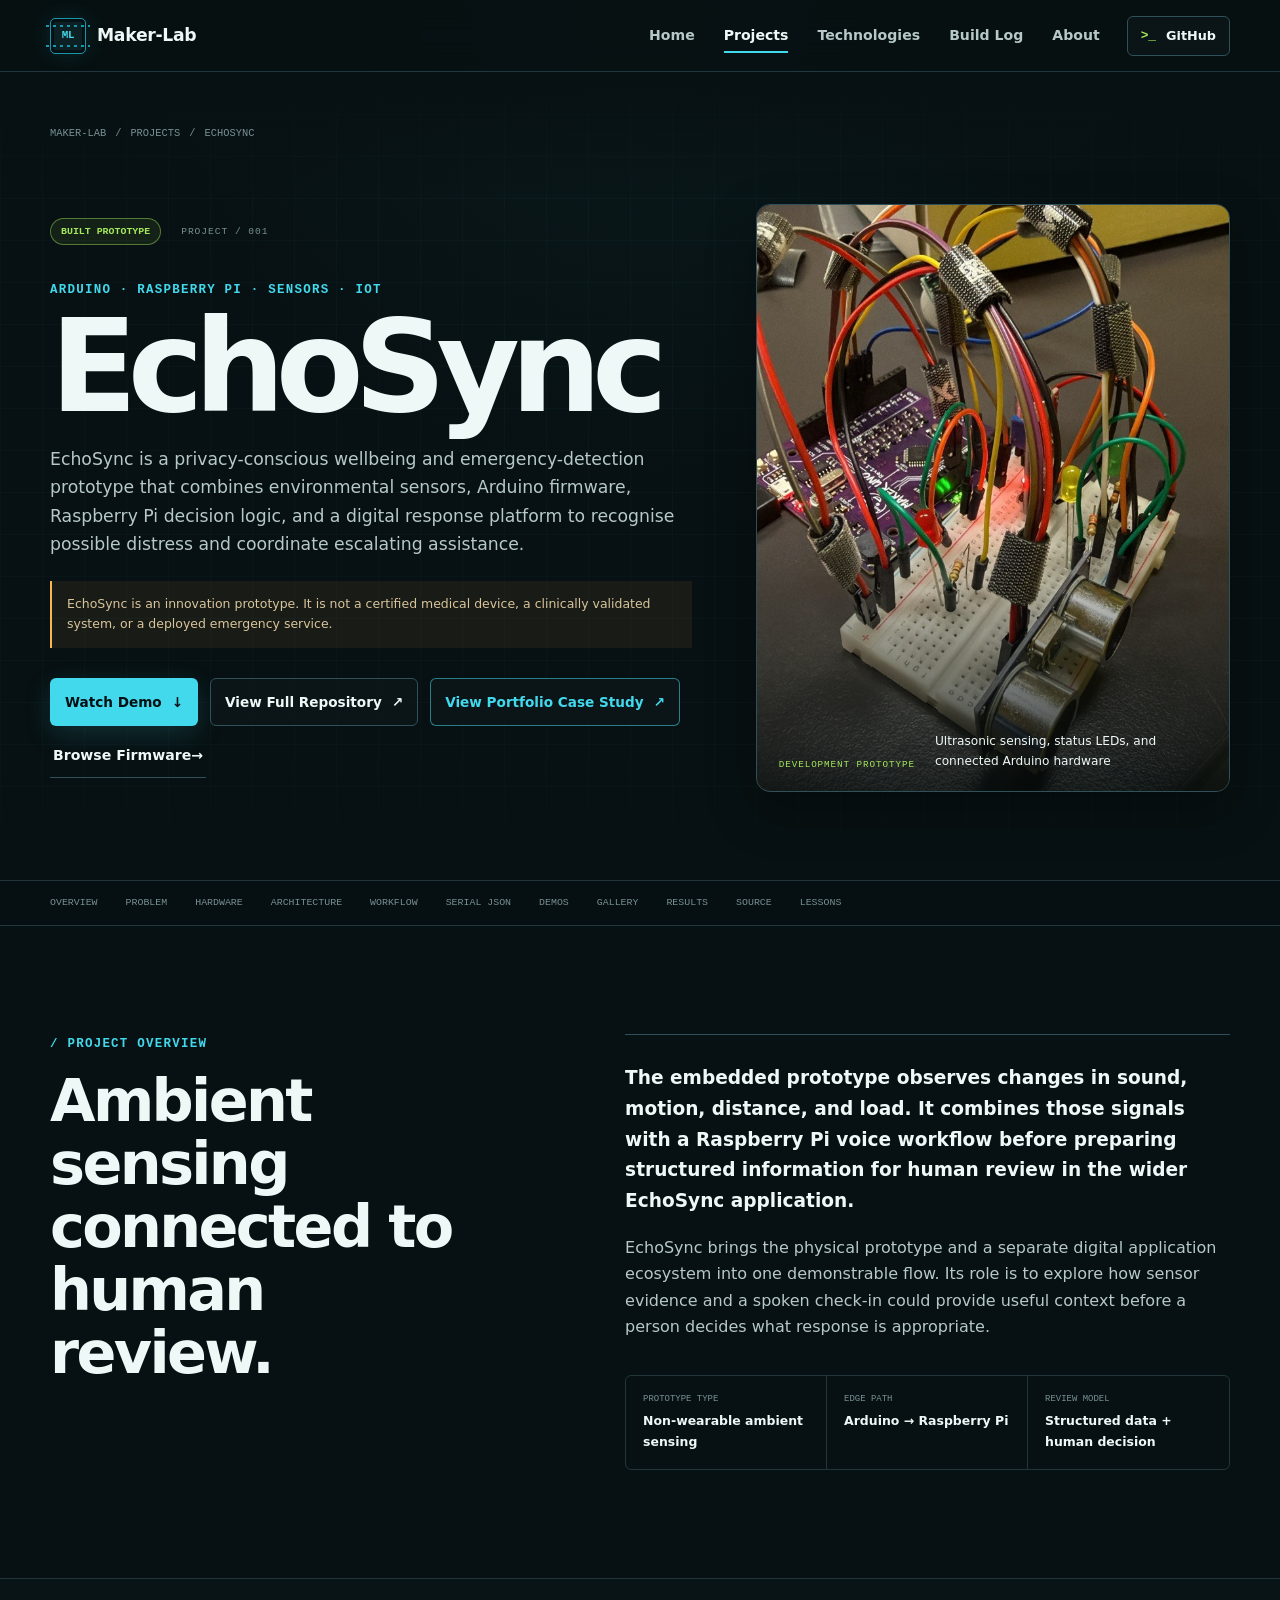
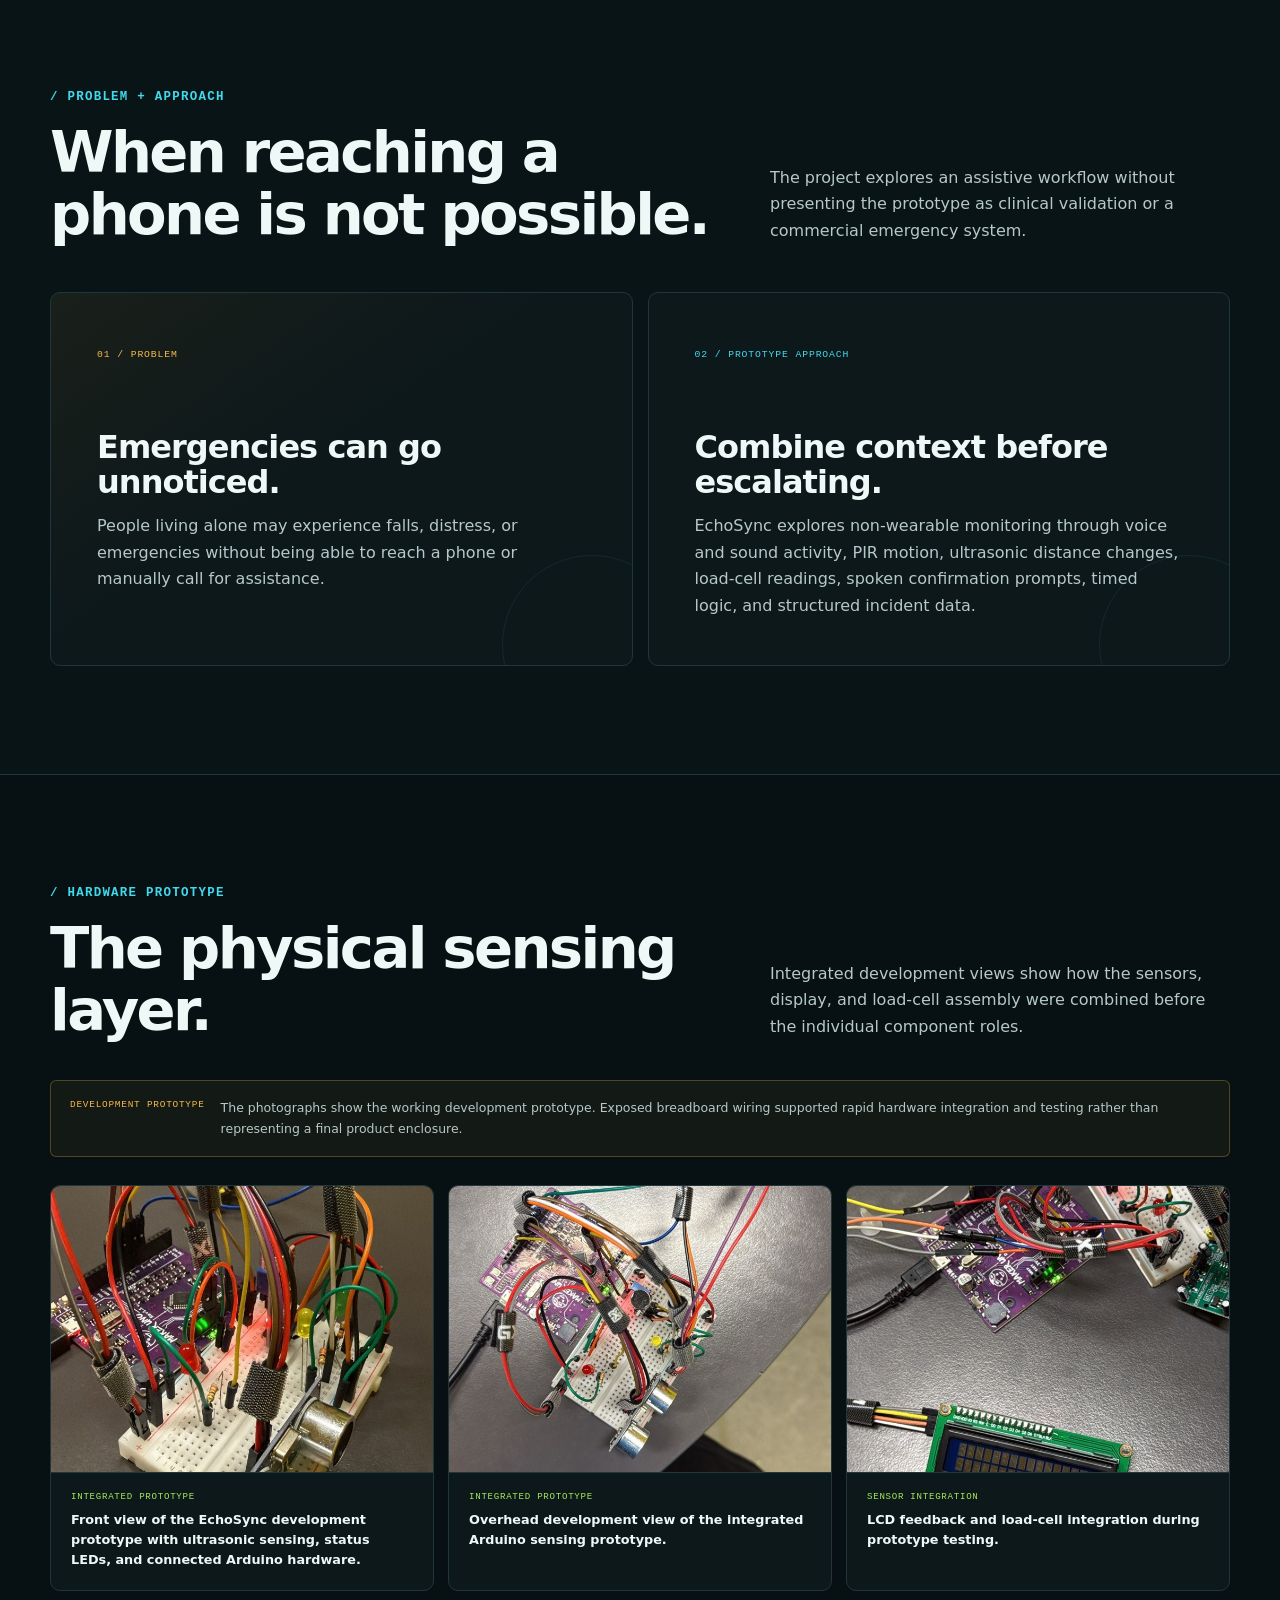
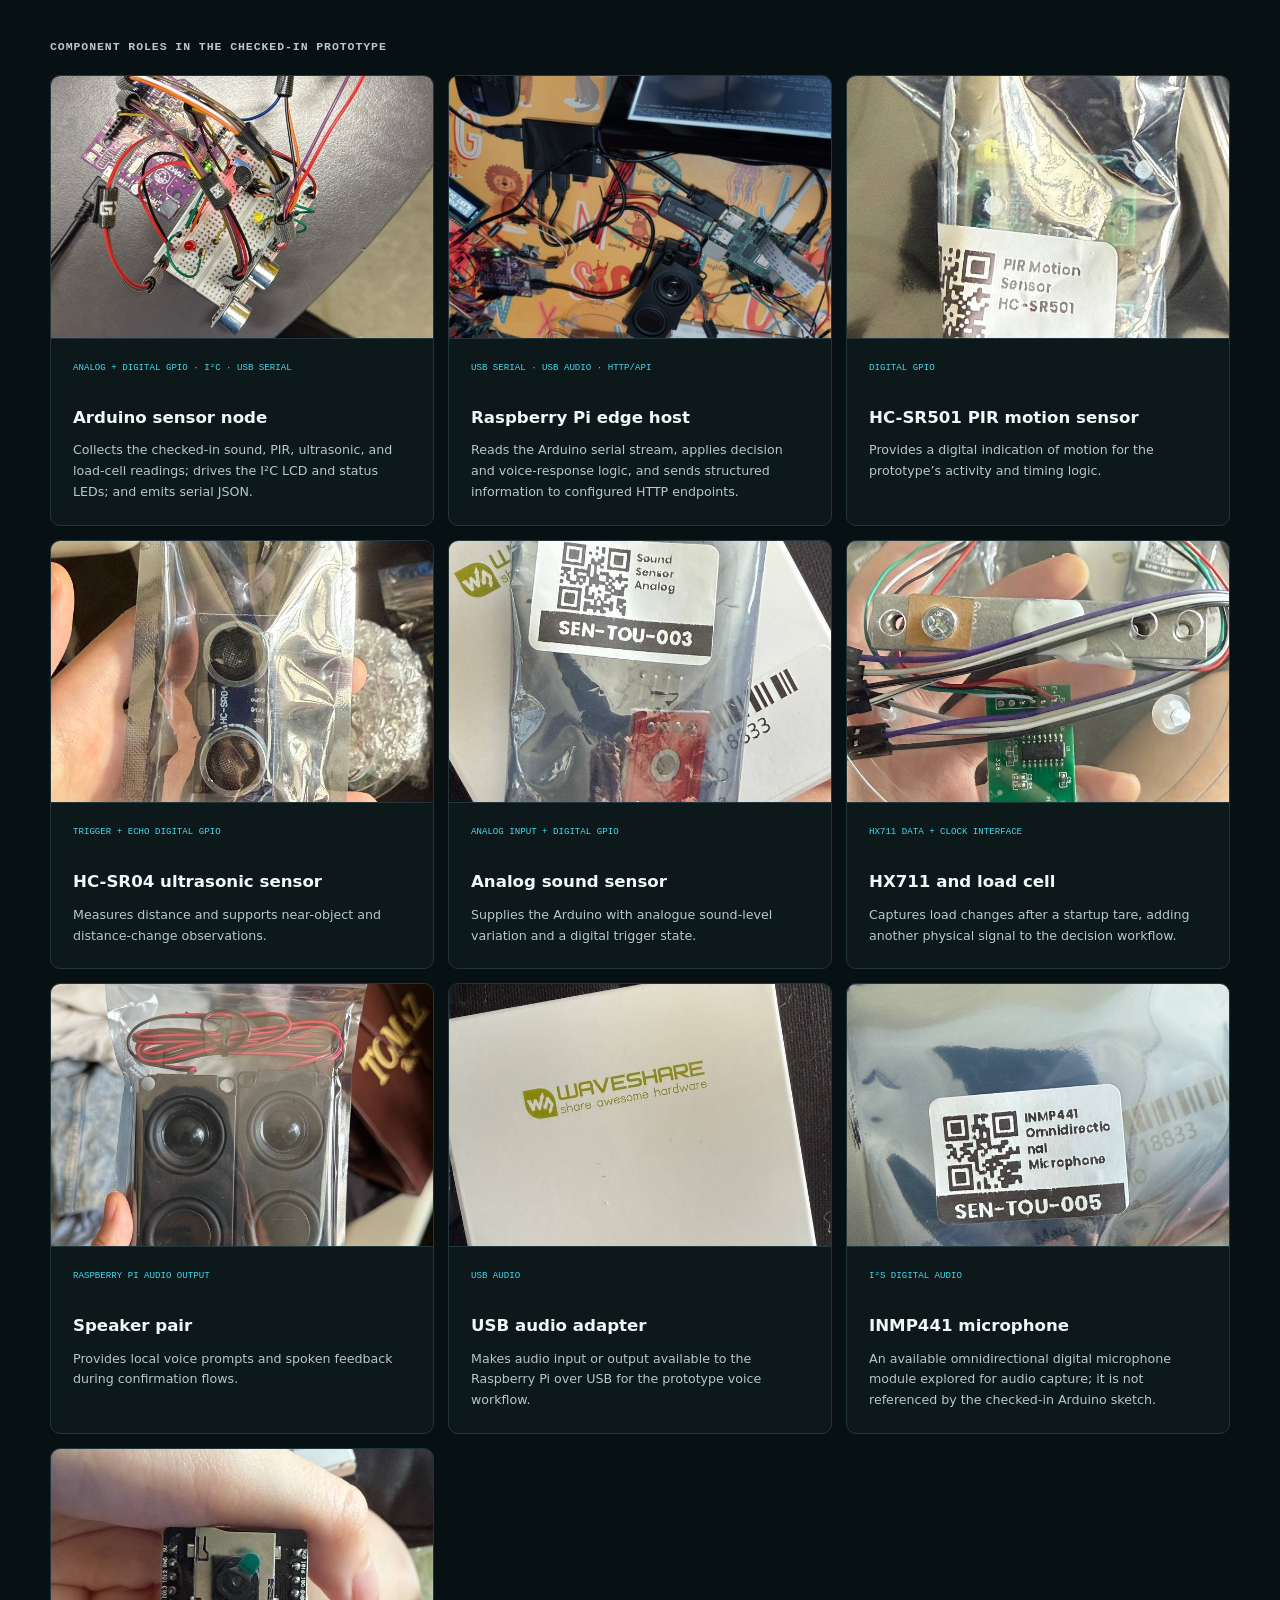
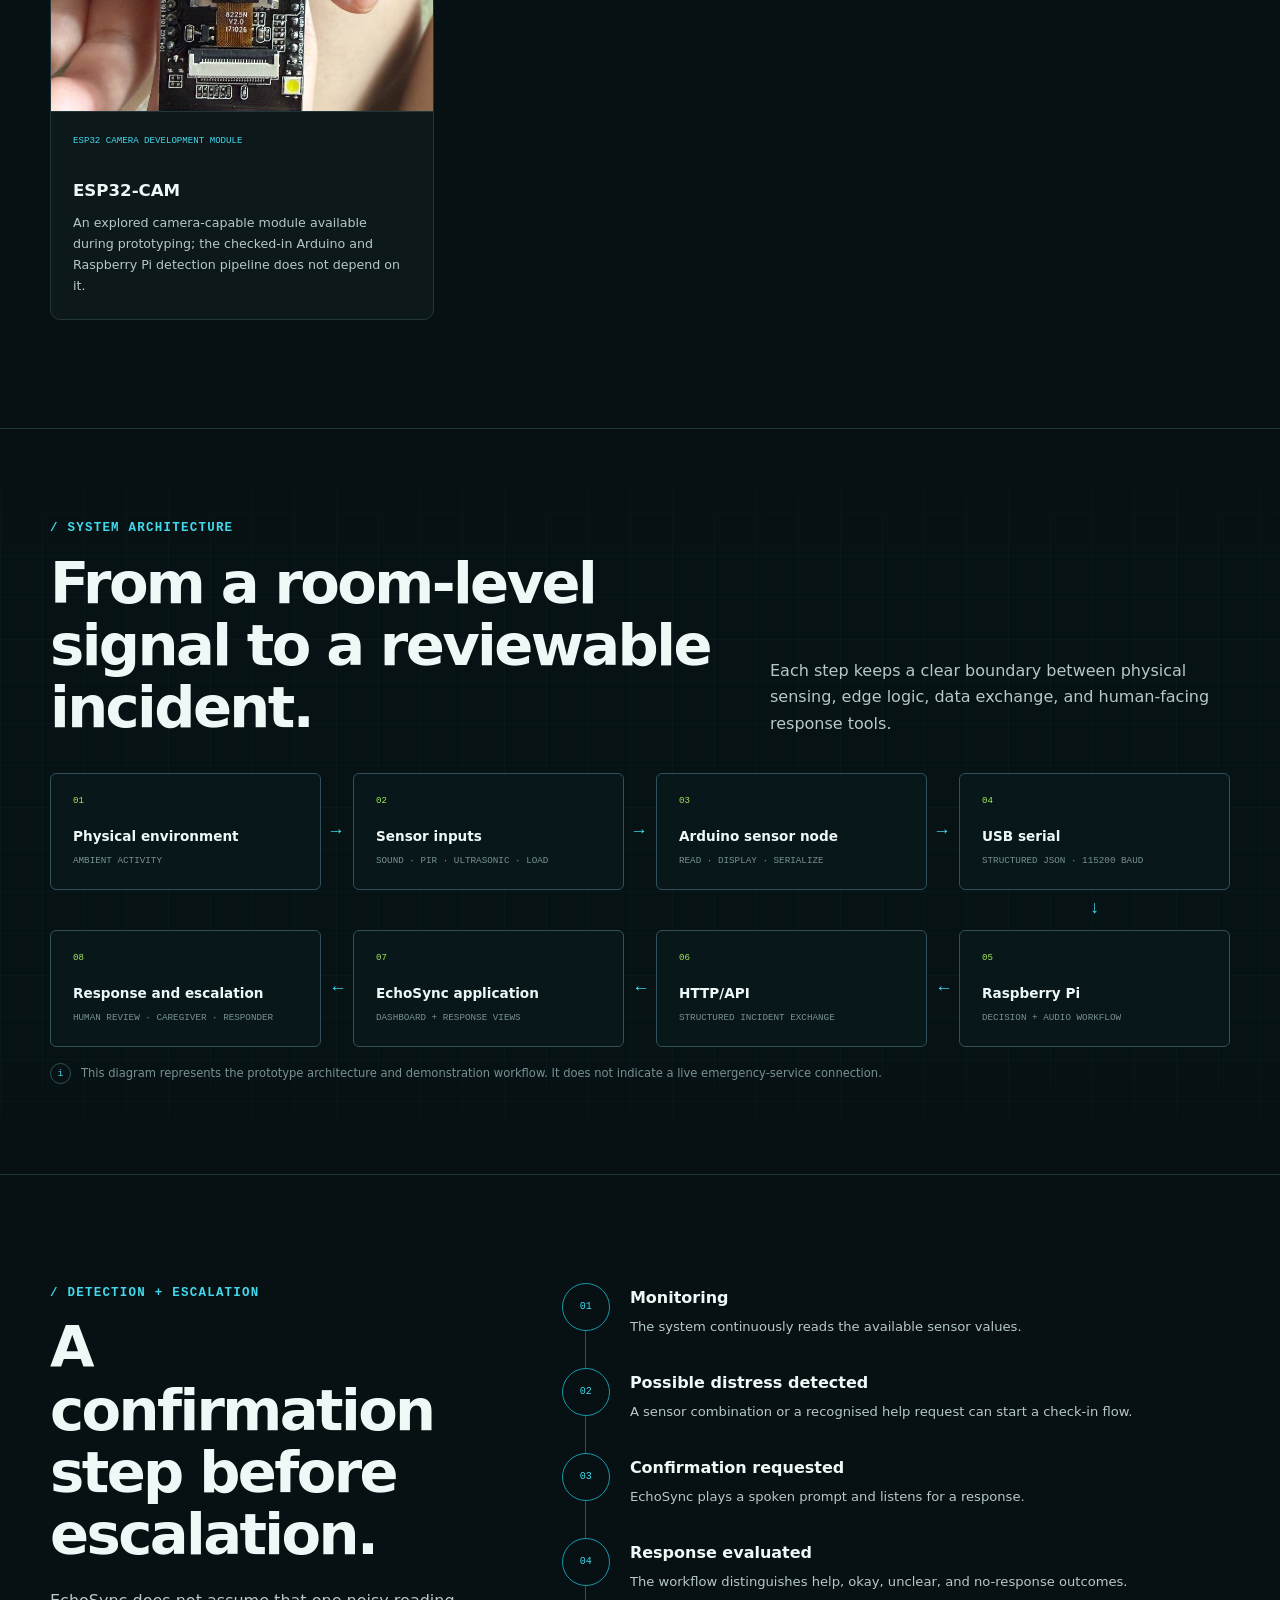
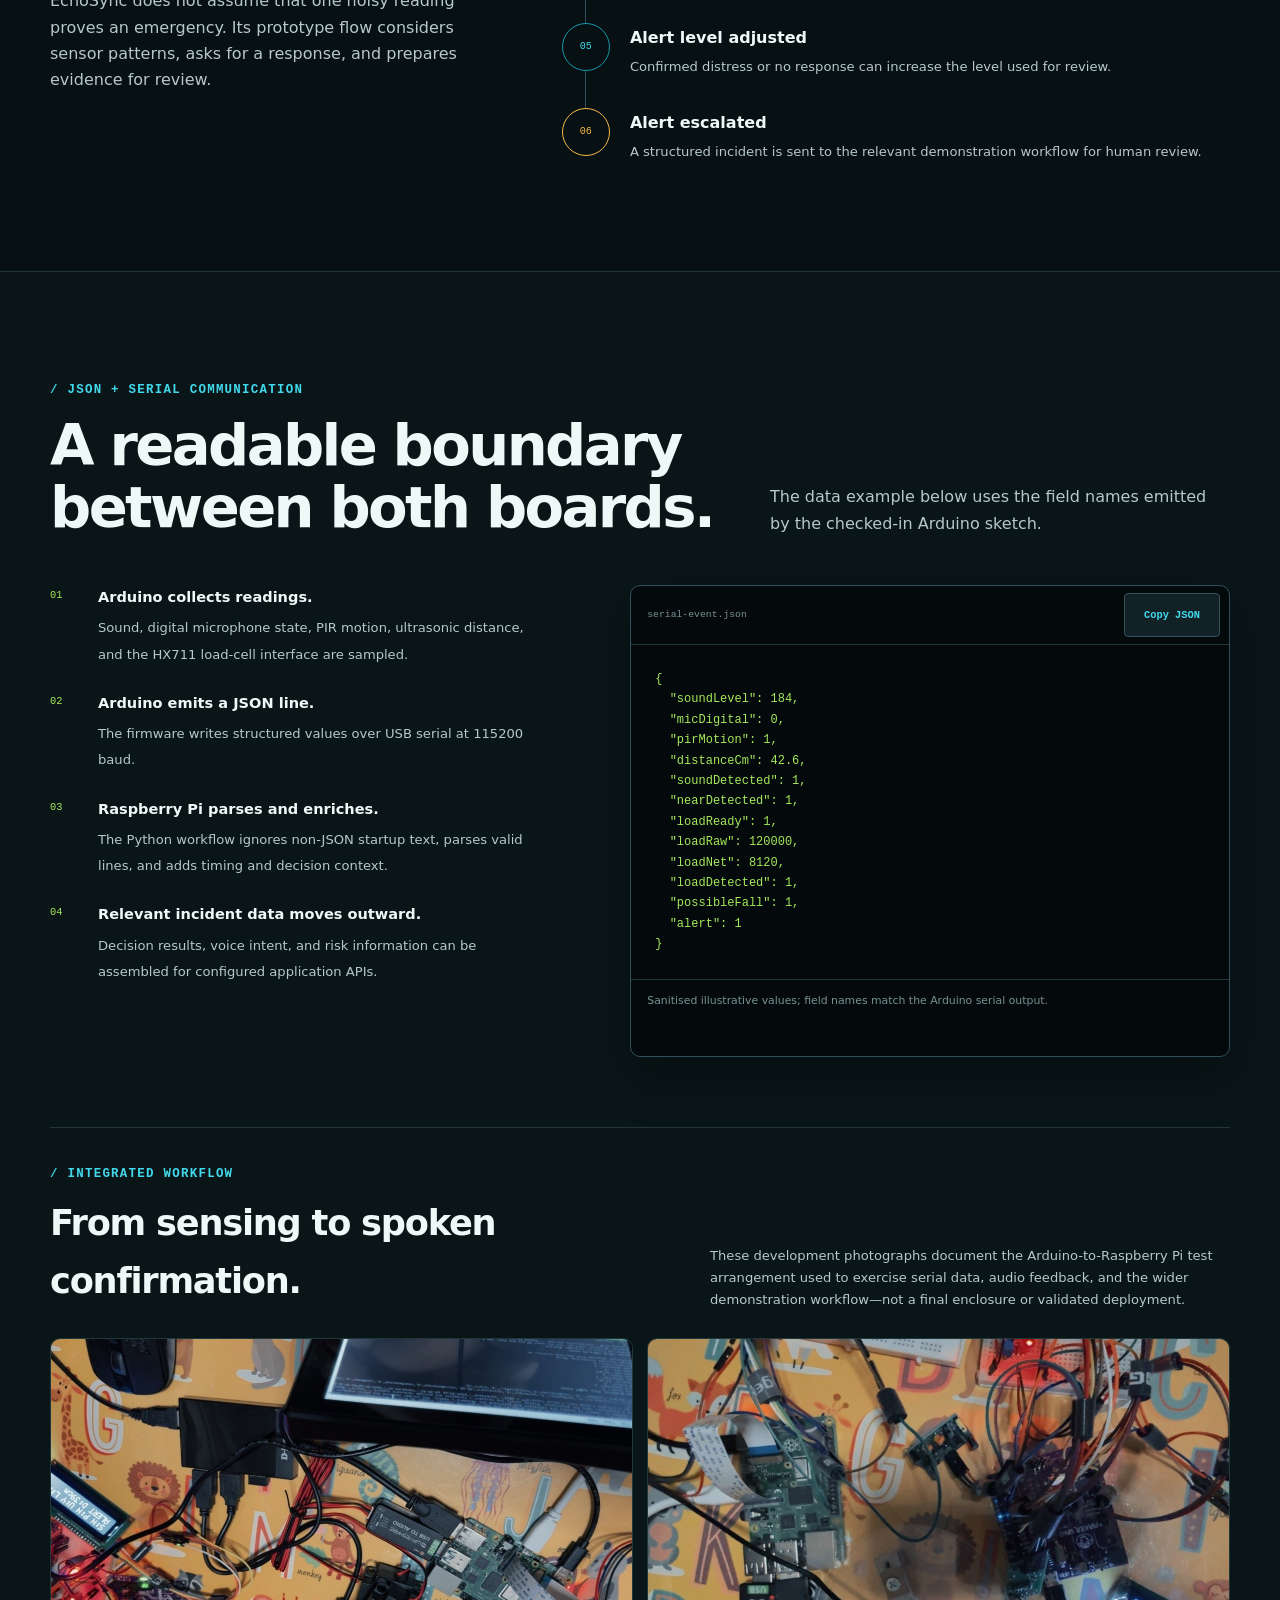
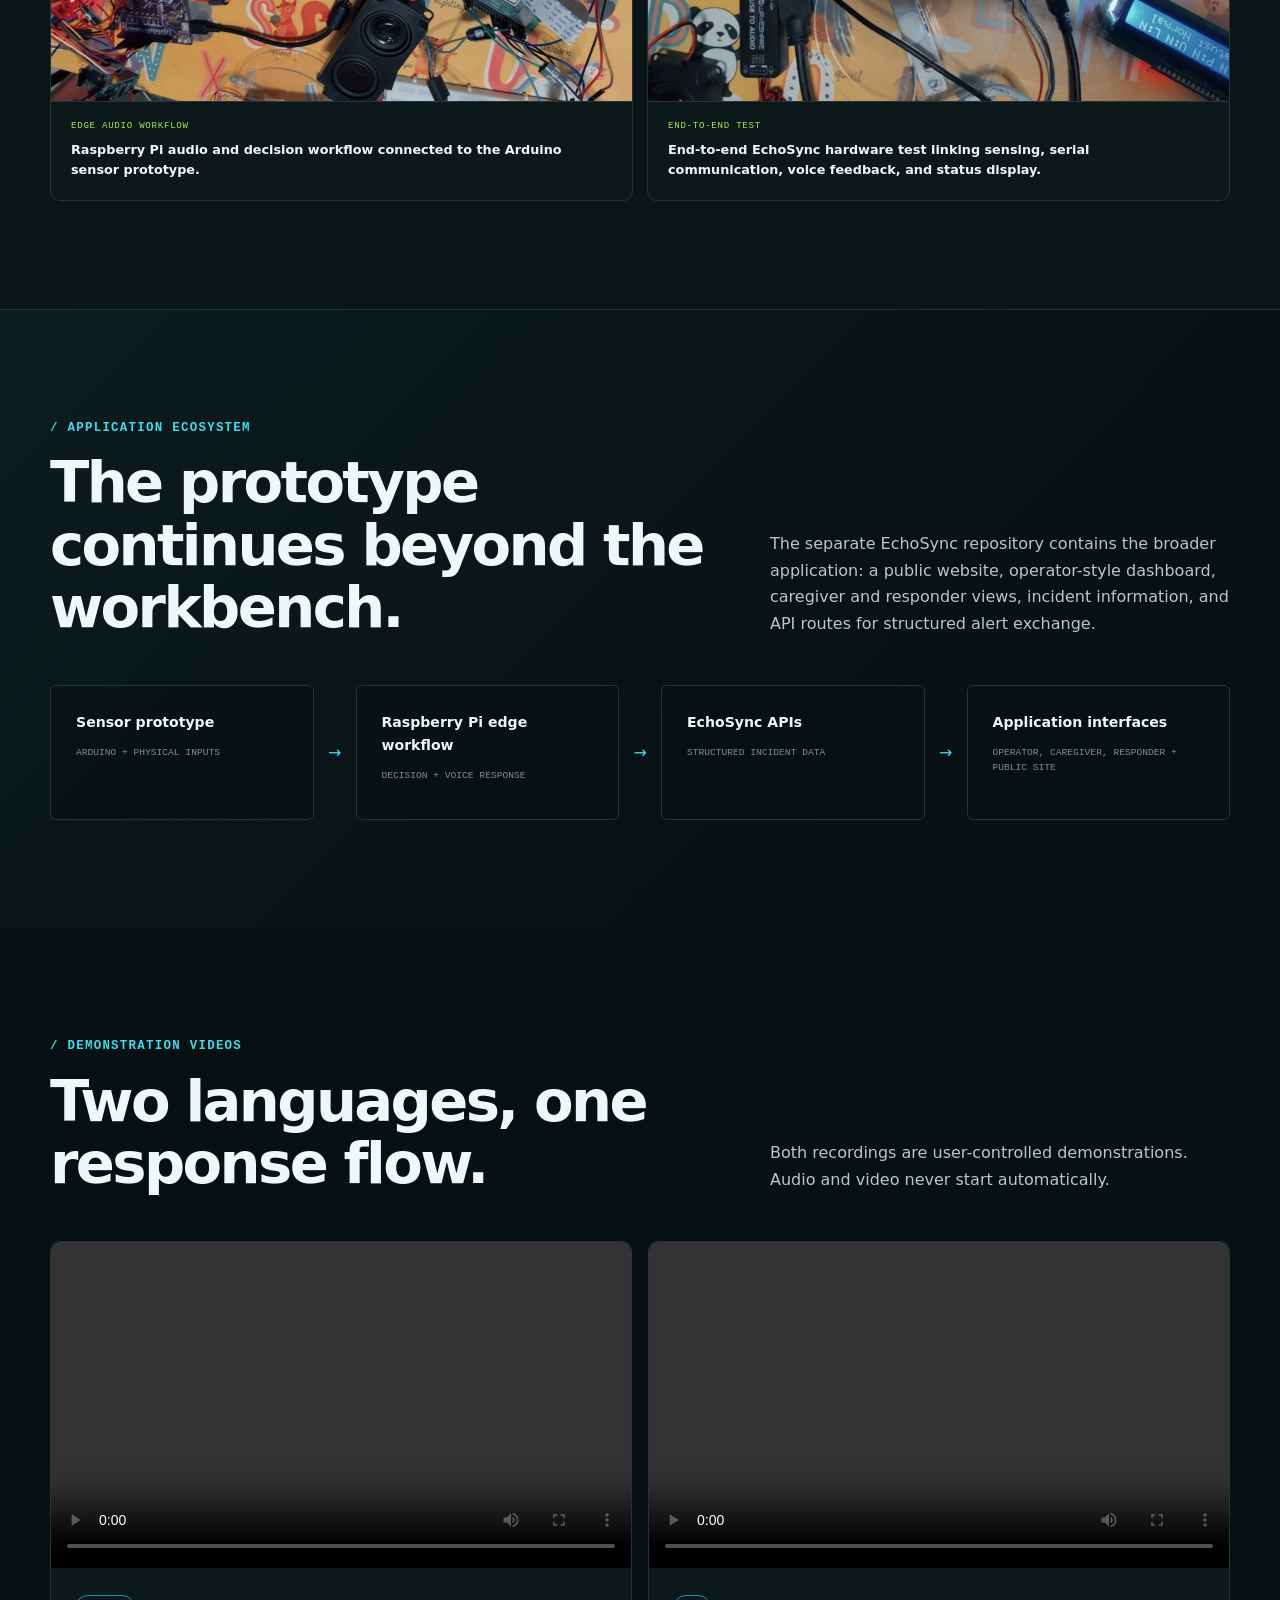
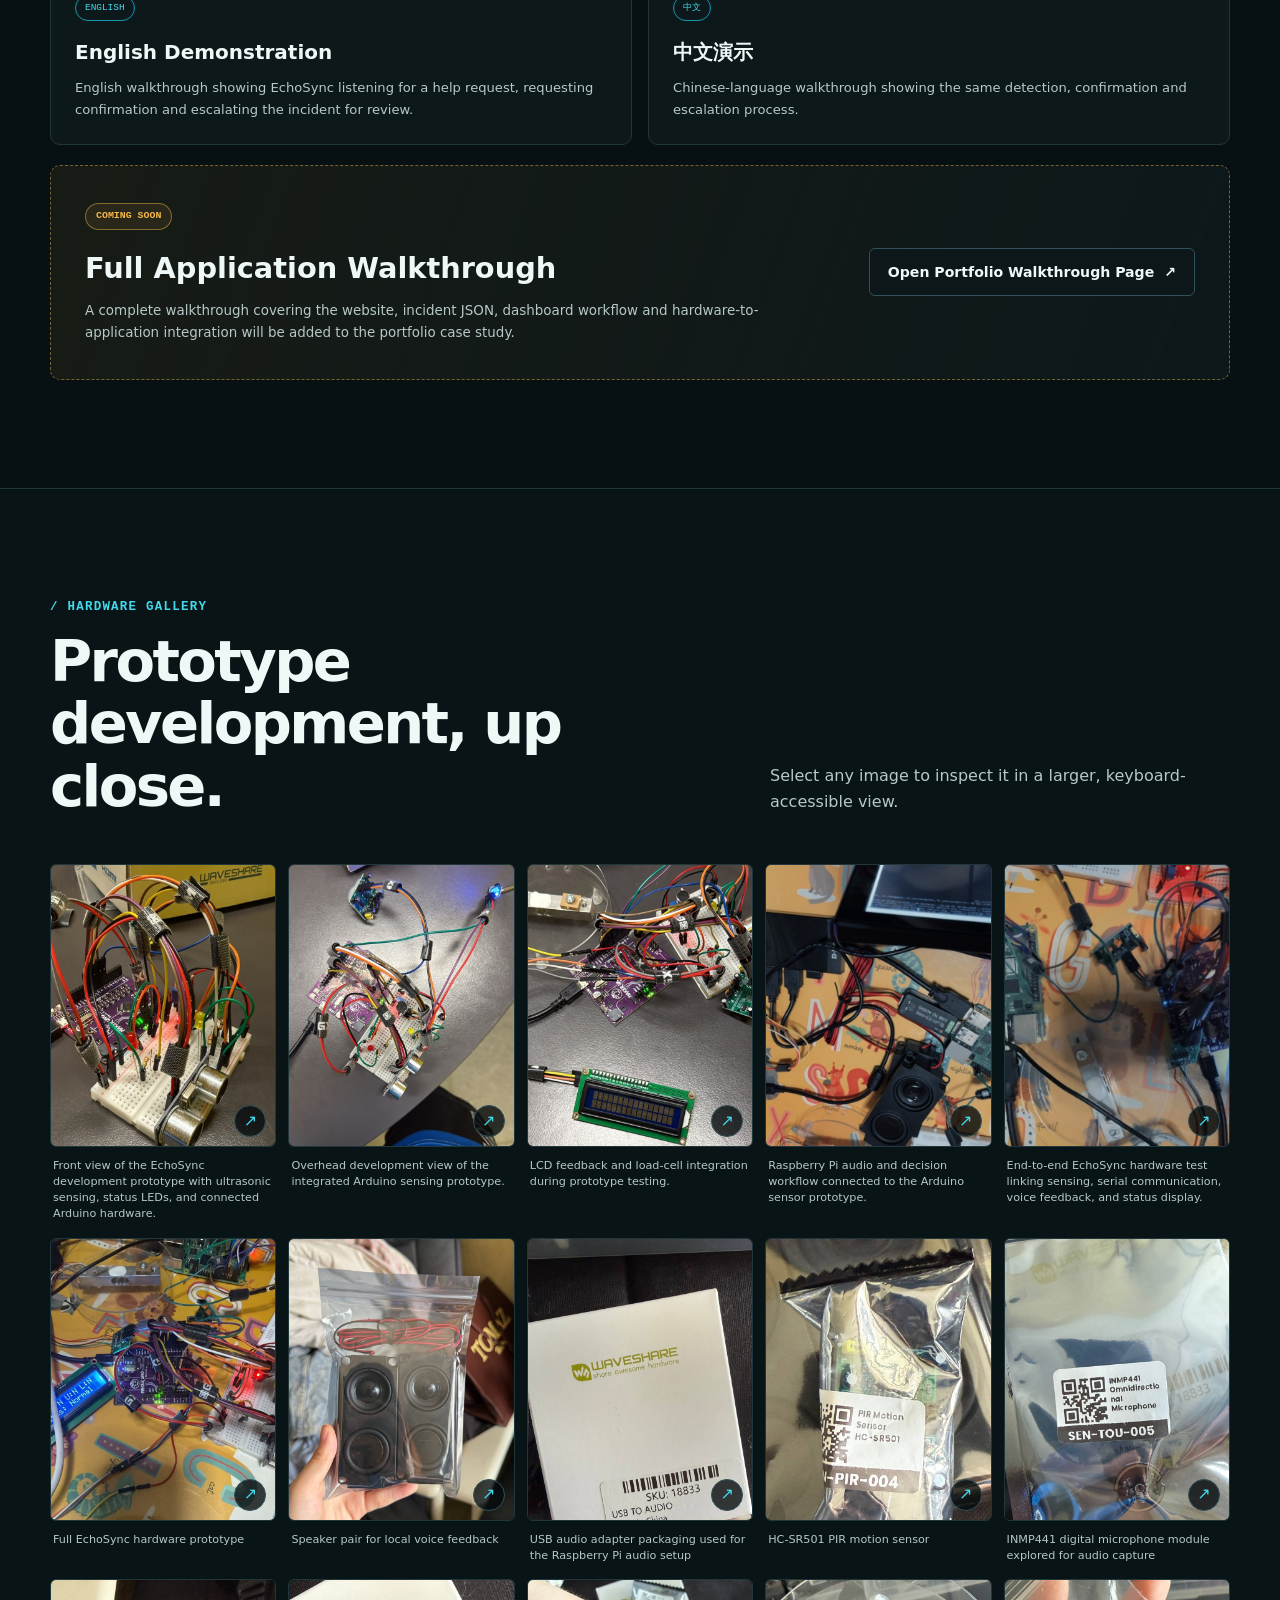
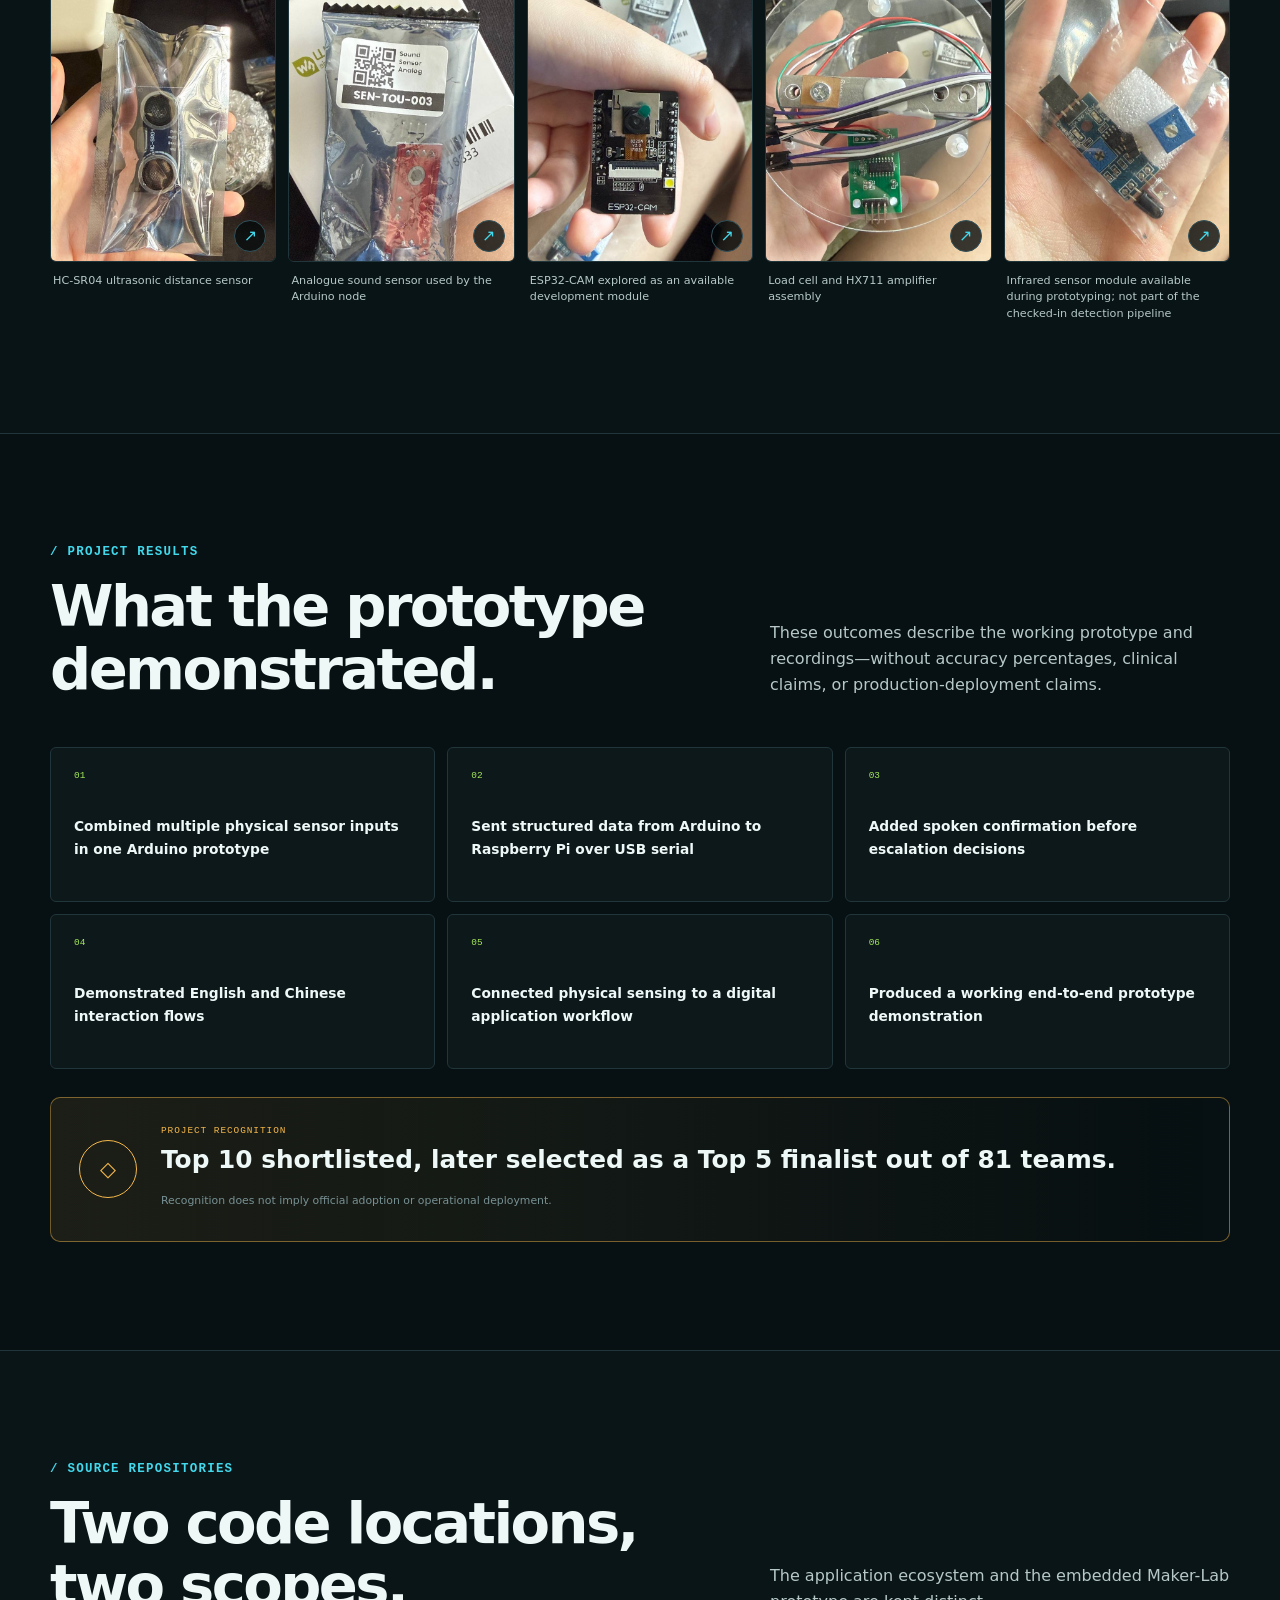
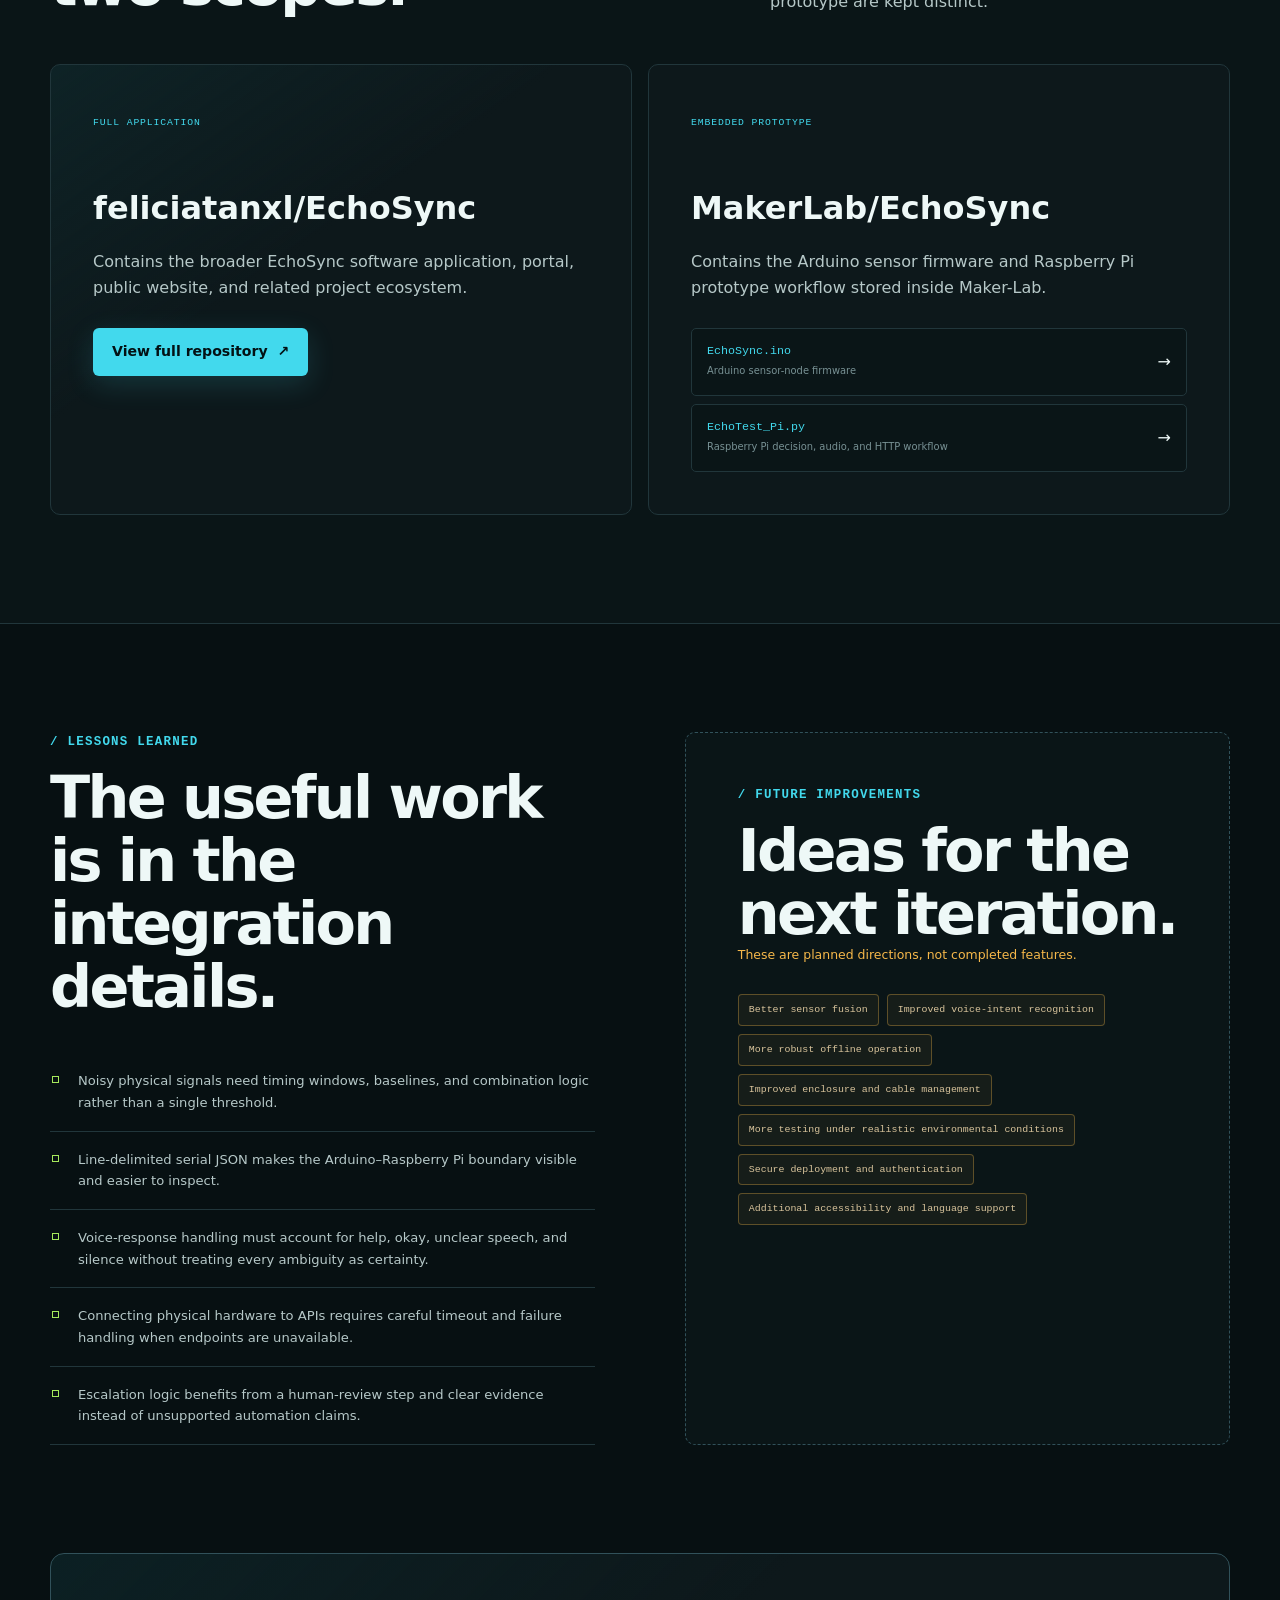
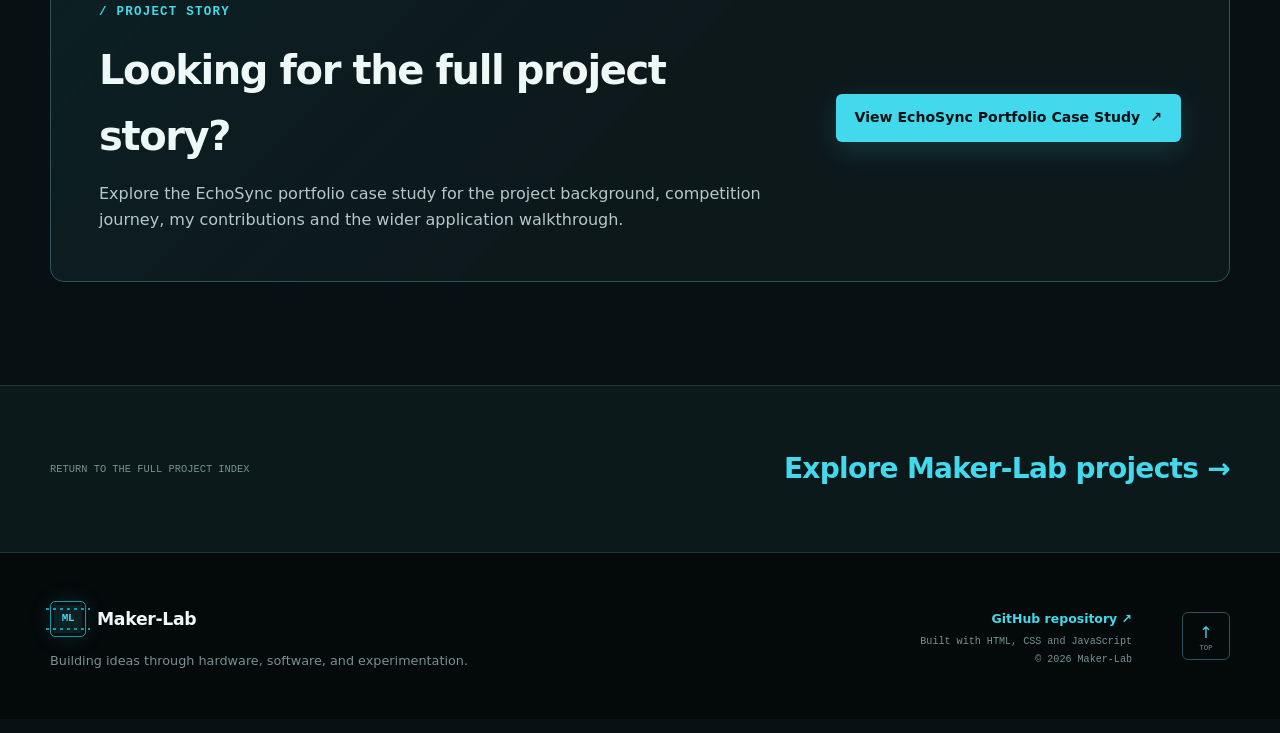
==== commit d6fd1618: "fix: refine EchoSync project action layouts" ====
--- a/projects/echosync.html
+++ b/projects/echosync.html
@@ -15,7 +15,7 @@
 
   <header class="site-header" data-site-header>
     <nav class="nav-shell container" aria-label="Primary navigation">
-      <a class="brand" href="../index.html#home" aria-label="Maker-Lab home">
+      <a class="brand" href="/#home" aria-label="Maker-Lab home">
         <span class="brand-mark" aria-hidden="true"><span>ML</span></span>
         <span class="brand-name">Maker-Lab</span>
       </a>
@@ -23,11 +23,11 @@
         <span></span><span></span><span></span>
       </button>
       <div class="nav-menu" id="primary-menu">
-        <a class="nav-link" href="../index.html#home">Home</a>
-        <a class="nav-link is-active" href="../index.html#projects" aria-current="page">Projects</a>
-        <a class="nav-link" href="../index.html#technologies">Technologies</a>
-        <a class="nav-link" href="../index.html#build-log">Build Log</a>
-        <a class="nav-link" href="../index.html#about">About</a>
+        <a class="nav-link" href="/#home">Home</a>
+        <a class="nav-link is-active" href="/#projects" aria-current="page">Projects</a>
+        <a class="nav-link" href="/#technologies">Technologies</a>
+        <a class="nav-link" href="/#build-log">Build Log</a>
+        <a class="nav-link" href="/#about">About</a>
         <a class="button button-small button-ghost github-link" href="https://github.com/feliciatanxl/MakerLab" target="_blank" rel="noreferrer">
           <span class="terminal-icon" aria-hidden="true">&gt;_</span> GitHub
         </a>
@@ -39,7 +39,7 @@
     <section class="project-hero case-hero section-grid" aria-labelledby="project-title">
       <div class="container">
         <nav class="breadcrumbs" aria-label="Breadcrumb">
-          <a href="../index.html">Maker-Lab</a><span aria-hidden="true">/</span><a href="../index.html#projects">Projects</a><span aria-hidden="true">/</span><span aria-current="page" data-project-name>EchoSync</span>
+          <a href="/">Maker-Lab</a><span aria-hidden="true">/</span><a href="/#projects">Projects</a><span aria-hidden="true">/</span><span aria-current="page" data-project-name>EchoSync</span>
         </nav>
         <div class="project-hero-grid case-hero-grid">
           <div class="case-hero-copy">
@@ -52,10 +52,12 @@
             <p class="project-summary" data-project-summary></p>
             <p class="prototype-notice" data-prototype-notice></p>
             <div class="project-hero-actions">
-              <a class="button button-primary" href="#demonstrations">Watch Demo <span aria-hidden="true">↓</span></a>
-              <a class="button button-secondary" href="https://github.com/feliciatanxl/EchoSync" target="_blank" rel="noopener noreferrer">View Full Repository <span aria-hidden="true">↗</span></a>
-              <a class="button button-secondary portfolio-button" data-portfolio-link target="_blank" rel="noopener noreferrer">View Portfolio Case Study <span aria-hidden="true">↗</span></a>
-              <a class="text-link firmware-link" href="../EchoSync/EchoSync.ino">Browse Firmware <span aria-hidden="true">→</span></a>
+              <div class="project-hero-main-actions">
+                <a class="button button-primary" href="#demonstrations">Watch Demo <span aria-hidden="true">↓</span></a>
+                <a class="button button-secondary" data-repository-link target="_blank" rel="noopener noreferrer">View Full Repository <span aria-hidden="true">↗</span></a>
+                <a class="button button-secondary portfolio-button" data-portfolio-link target="_blank" rel="noopener noreferrer">View Portfolio Case Study <span aria-hidden="true">↗</span></a>
+              </div>
+              <a class="text-link project-hero-firmware-action" href="../EchoSync/EchoSync.ino">Browse Firmware <span aria-hidden="true">→</span></a>
             </div>
           </div>
           <figure class="case-hero-media">
@@ -187,7 +189,6 @@
           <p>The separate EchoSync repository contains the broader application: a public website, operator-style dashboard, caregiver and responder views, incident information, and API routes for structured alert exchange.</p>
         </div>
         <ol class="ecosystem-flow" data-ecosystem-flow aria-label="EchoSync application ecosystem flow"></ol>
-        <a class="button button-primary ecosystem-button" href="https://github.com/feliciatanxl/EchoSync" target="_blank" rel="noreferrer">Explore Full Application Repository <span aria-hidden="true">↗</span></a>
       </div>
     </section>
 
@@ -288,7 +289,7 @@
     <section class="next-project">
       <div class="container">
         <p>Return to the full project index</p>
-        <a href="../index.html#projects">Explore Maker-Lab projects <span aria-hidden="true">→</span></a>
+        <a href="/#projects">Explore Maker-Lab projects <span aria-hidden="true">→</span></a>
       </div>
     </section>
   </main>
@@ -302,7 +303,7 @@
   <footer class="site-footer">
     <div class="container footer-grid">
       <div>
-        <a class="brand footer-brand" href="../index.html#home" aria-label="Maker-Lab home"><span class="brand-mark" aria-hidden="true"><span>ML</span></span><span class="brand-name">Maker-Lab</span></a>
+        <a class="brand footer-brand" href="/#home" aria-label="Maker-Lab home"><span class="brand-mark" aria-hidden="true"><span>ML</span></span><span class="brand-name">Maker-Lab</span></a>
         <p>Building ideas through hardware, software, and experimentation.</p>
       </div>
       <div class="footer-meta">
--- a/css/styles.css
+++ b/css/styles.css
@@ -36,7 +36,7 @@
 
 body {
   margin: 0;
-  min-width: 320px;
+  min-width: min(320px, 100%);
   overflow-x: hidden;
   background:
     radial-gradient(circle at 50% 0, rgb(32 89 95 / 12%), transparent 34rem),
@@ -421,17 +421,16 @@
 .featured-content .featured-lead { color: var(--text); font-size: 1.12rem; font-weight: 650; }
 .tag-list { display: flex; flex-wrap: wrap; gap: 7px; margin-top: 25px; }
 .tag-list span { padding: 5px 9px; border: 1px solid var(--border); border-radius: 4px; background: var(--surface-soft); color: #9eb4b6; font: .64rem/1.2 var(--font-mono); }
-.project-actions { display: flex; flex-wrap: wrap; align-items: center; gap: 20px; margin-top: 32px; }
-.project-secondary-links { display: flex; flex-wrap: wrap; align-items: center; gap: 12px 18px; }
-.project-secondary-links .text-link { display: inline-flex; min-height: 44px; align-items: center; }
+.featured-project-actions { display: grid; gap: 6px; justify-items: start; margin-top: 32px; }
+.featured-project-secondary-actions { display: flex; flex-wrap: wrap; align-items: center; gap: 4px 18px; }
+.featured-project-secondary-actions .text-link { display: inline-flex; min-height: 44px; align-items: center; border-color: var(--cyan-dark); color: var(--cyan); }
 .featured-photo { margin: 0; isolation: isolate; }
 .featured-photo::after { z-index: 1; background: linear-gradient(180deg, transparent 45%, rgb(3 10 11 / 86%) 100%); }
 .featured-photo img { position: absolute; inset: 0; width: 100%; height: 100%; object-fit: cover; object-position: center 68%; }
 .featured-photo figcaption { position: absolute; z-index: 2; right: 20px; bottom: 18px; left: 20px; display: flex; align-items: end; justify-content: space-between; gap: 16px; color: var(--text); font-size: .72rem; }
 .featured-photo figcaption span { color: var(--lime); font: .59rem/1.2 var(--font-mono); letter-spacing: .09em; }
 .featured-photo figcaption strong { max-width: 210px; text-align: right; }
-.external-project-link { font-size: .78rem; }
-.portfolio-project-link { color: var(--cyan); }
+.external-project-link { font-size: .86rem; }
 
 /* Project browser */
 .project-browser { margin-top: 50px; }
@@ -579,6 +578,7 @@
   .overview-card:last-child { border-bottom: 0; }
   .featured-visual { min-height: 330px; }
   .featured-content { padding: 28px 22px; }
+  .featured-project-primary-action { width: 100%; }
   .ring-two { width: 310px; height: 310px; }
   .signal-ring { width: 215px; height: 215px; }
   .filter-row { display: block; }
@@ -592,6 +592,10 @@
   .footer-meta { grid-column: 1 / -1; grid-row: 2; }
 }
 
+@media (max-width: 480px) {
+  .featured-project-secondary-actions { display: grid; gap: 0; }
+}
+
 @media (max-width: 360px) {
   .brand-name { font-size: .98rem; }
   .filter-controls { grid-template-columns: repeat(2, 1fr); }
--- a/css/project.css
+++ b/css/project.css
@@ -5,7 +5,9 @@
 .detail-topline { justify-content: flex-start; margin-bottom: 35px; }
 .project-hero h1 { margin-bottom: 25px; font-size: clamp(4rem, 10vw, 8.8rem); line-height: .82; letter-spacing: -.075em; }
 .project-summary { max-width: 740px; margin-bottom: 30px; color: var(--text-soft); font-size: 1.06rem; }
-.project-hero-actions { display: flex; flex-wrap: wrap; gap: 12px; }
+.project-hero-actions { display: grid; gap: 8px; justify-items: start; }
+.project-hero-main-actions { display: flex; flex-wrap: wrap; align-items: stretch; gap: 12px; }
+.project-hero-main-actions .button { min-height: 48px; }
 .portfolio-button { border-color: rgb(66 217 237 / 55%); color: var(--cyan); }
 
 .project-schematic { position: relative; min-height: 380px; overflow: hidden; border: 1px solid var(--border-bright); border-radius: var(--radius-lg); background-color: #0a1e21; background-image: radial-gradient(circle, rgb(66 217 237 / 18%) 1px, transparent 1.5px); background-size: 20px 20px; box-shadow: var(--shadow); }
@@ -113,7 +115,7 @@
 .case-hero-copy { min-width: 0; }
 .case-hero .project-summary { max-width: 720px; font-size: 1.08rem; }
 .prototype-notice { max-width: 720px; margin: -8px 0 30px; padding: 13px 15px; border-left: 2px solid var(--amber); background: rgb(246 184 74 / 7%); color: #d9c49c; font-size: .78rem; }
-.firmware-link { align-self: center; }
+.project-hero-firmware-action { display: inline-flex; min-height: 44px; align-items: center; }
 .case-hero-media { position: relative; height: clamp(520px, 46vw, 620px); min-height: 0; margin: 0; overflow: hidden; border: 1px solid var(--border-bright); border-radius: var(--radius-lg); background: var(--surface); box-shadow: var(--shadow); }
 .case-hero-media::after { position: absolute; inset: 0; pointer-events: none; content: ""; background: linear-gradient(180deg, transparent 52%, rgb(4 10 11 / 88%) 100%); }
 .case-hero-media img { width: 100%; height: 100%; min-height: 0; object-fit: cover; object-position: center 68%; }
@@ -217,8 +219,6 @@
 .ecosystem-flow li:last-child::after { display: none; }
 .ecosystem-flow strong { display: block; margin-bottom: 12px; font-size: .88rem; }
 .ecosystem-flow span { display: block; color: var(--muted); font: .6rem/1.5 var(--font-mono); text-transform: uppercase; }
-.ecosystem-button { margin-top: 30px; }
-
 .video-grid { display: grid; grid-template-columns: repeat(2, minmax(0, 1fr)); gap: 16px; }
 .video-card { min-width: 0; overflow: hidden; border: 1px solid var(--border); border-radius: var(--radius); background: var(--surface); }
 .video-frame { aspect-ratio: 16 / 9; background: #020606; }
@@ -295,6 +295,12 @@
   .ecosystem-flow { grid-template-columns: 1fr; max-width: 620px; margin-inline: auto; }
   .ecosystem-flow li::after { right: 50%; bottom: -29px; top: auto; transform: translateX(50%) rotate(90deg); }
   .hardware-gallery { grid-template-columns: repeat(4, minmax(0, 1fr)); }
+}
+
+@media (min-width: 1101px) {
+  .case-hero-grid { grid-template-columns: minmax(600px, 1.15fr) minmax(360px, .85fr); gap: clamp(40px, 5vw, 68px); }
+  .project-hero-main-actions { flex-wrap: nowrap; }
+  .project-hero-main-actions .button { padding-inline: 14px; font-size: .85rem; white-space: nowrap; }
 }
 
 @media (max-width: 760px) {
@@ -314,14 +320,11 @@
   .walkthrough-card .button, .portfolio-crosslink .button { justify-self: start; }
 }
 
-@media (min-width: 561px) and (max-width: 820px) {
-  .case-hero .project-hero-actions { display: grid; grid-template-columns: repeat(2, max-content); }
-}
-
 @media (max-width: 560px) {
-  .case-hero .project-hero-actions { display: grid; }
-  .case-hero .project-hero-actions .button { width: 100%; }
-  .firmware-link { justify-self: start; min-height: 44px; }
+  .case-hero .project-hero-actions { justify-items: stretch; }
+  .project-hero-main-actions { display: grid; width: 100%; }
+  .project-hero-main-actions .button { width: 100%; }
+  .project-hero-firmware-action { justify-self: start; }
   .case-hero-media { height: clamp(400px, 120vw, 520px); }
   .case-hero-media figcaption { display: block; }
   .case-hero-media figcaption span { display: block; margin-bottom: 6px; }
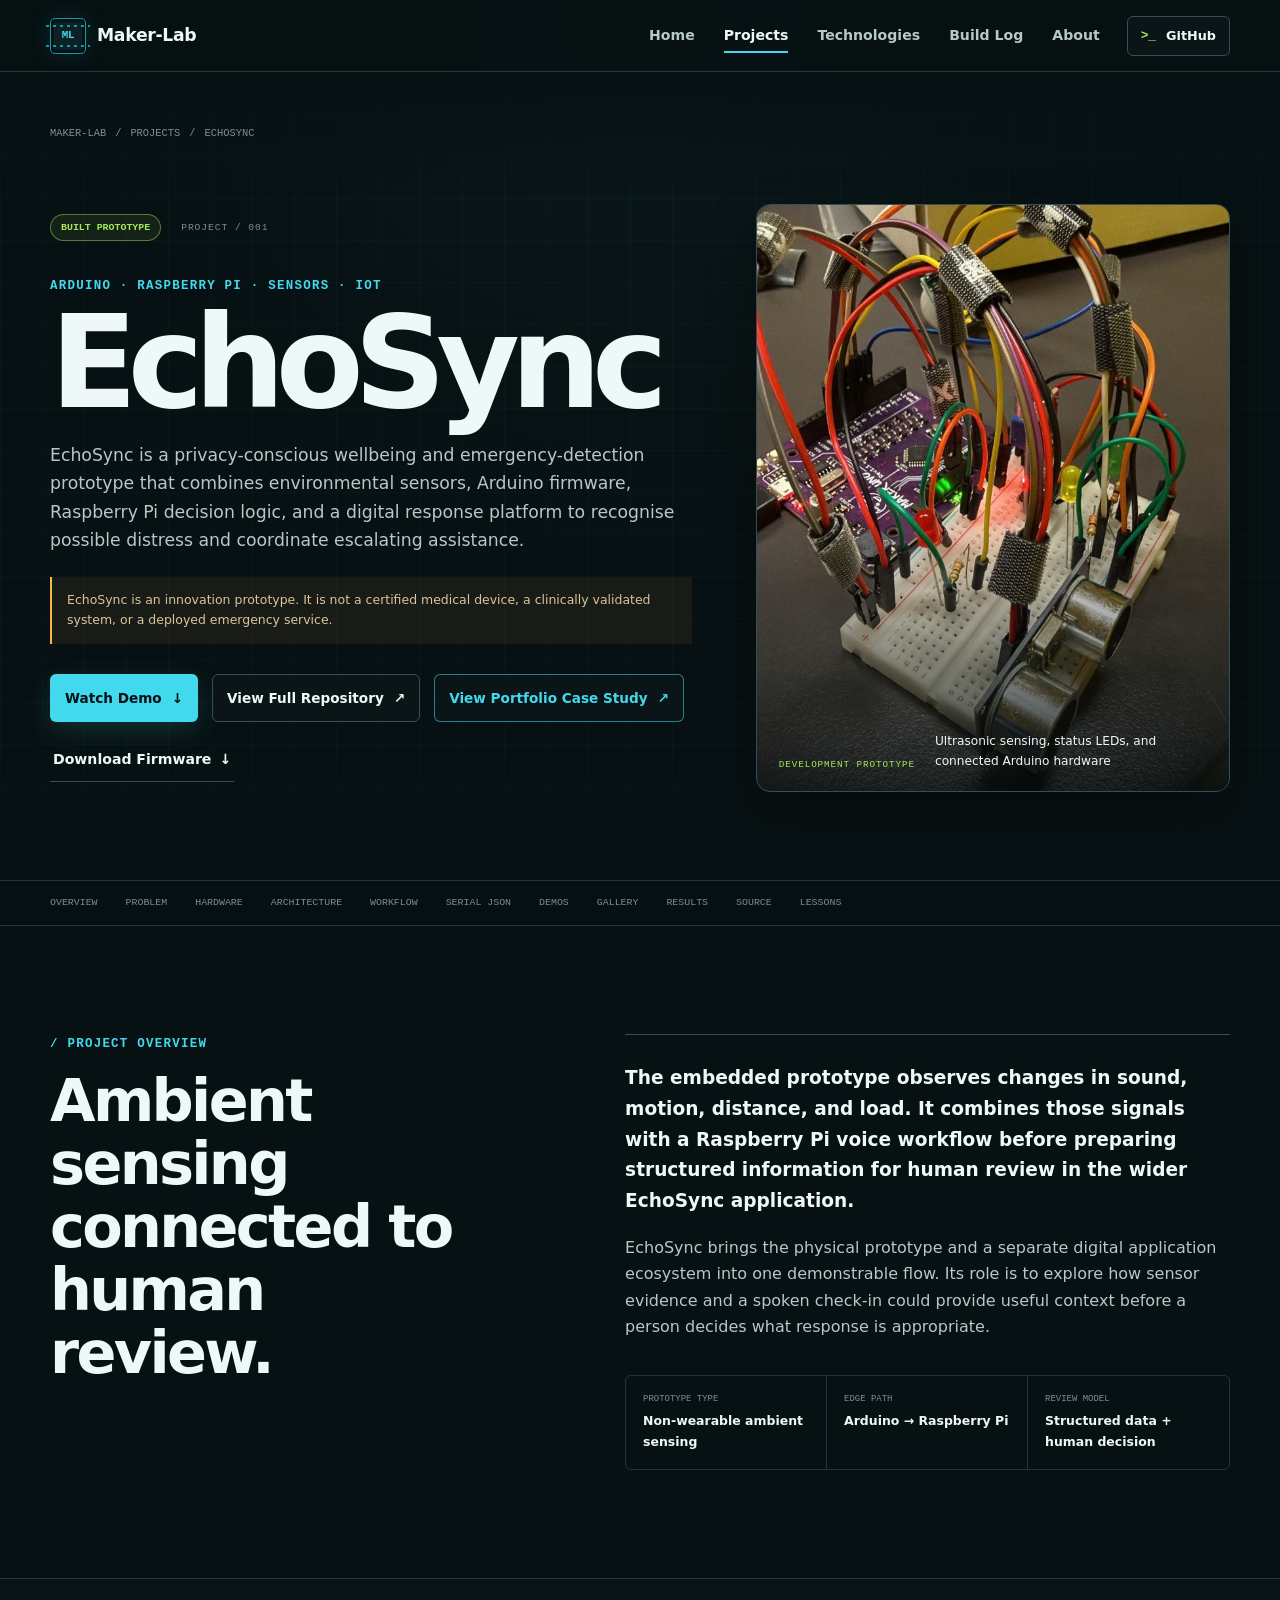
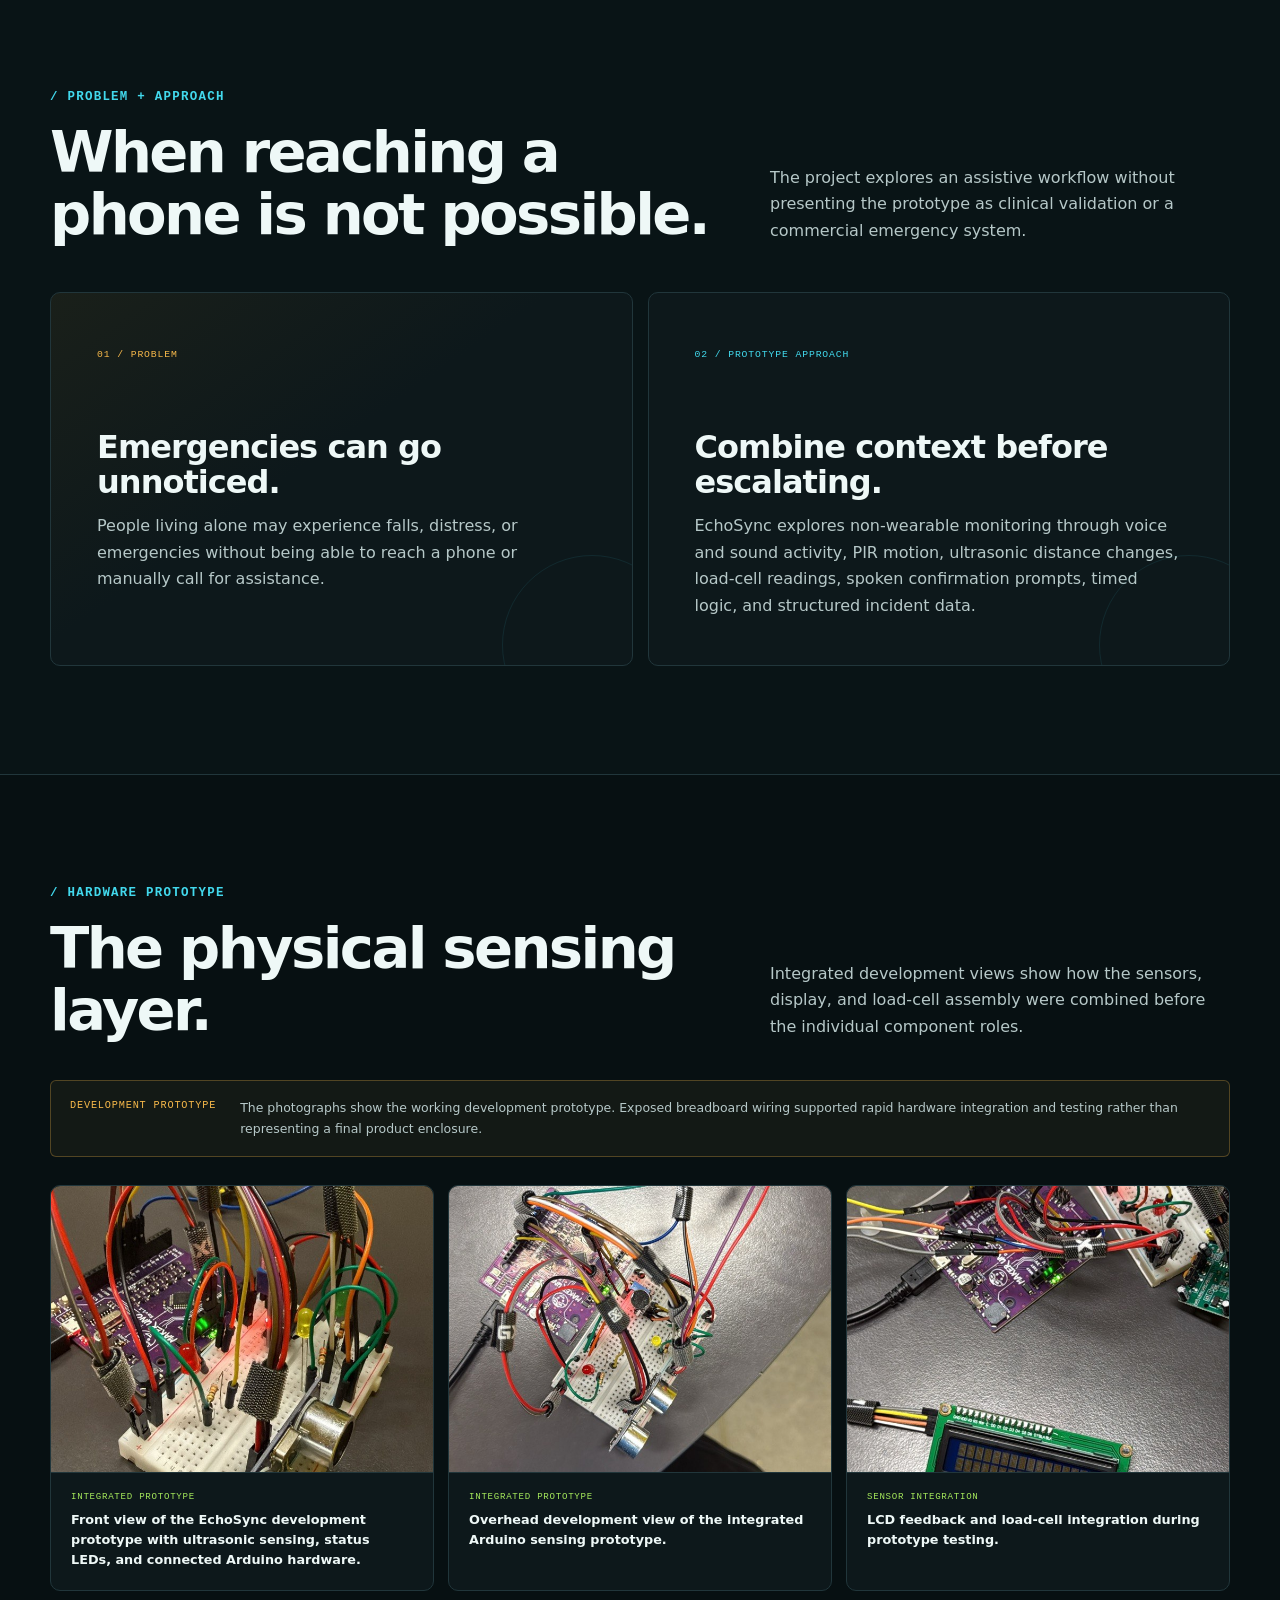
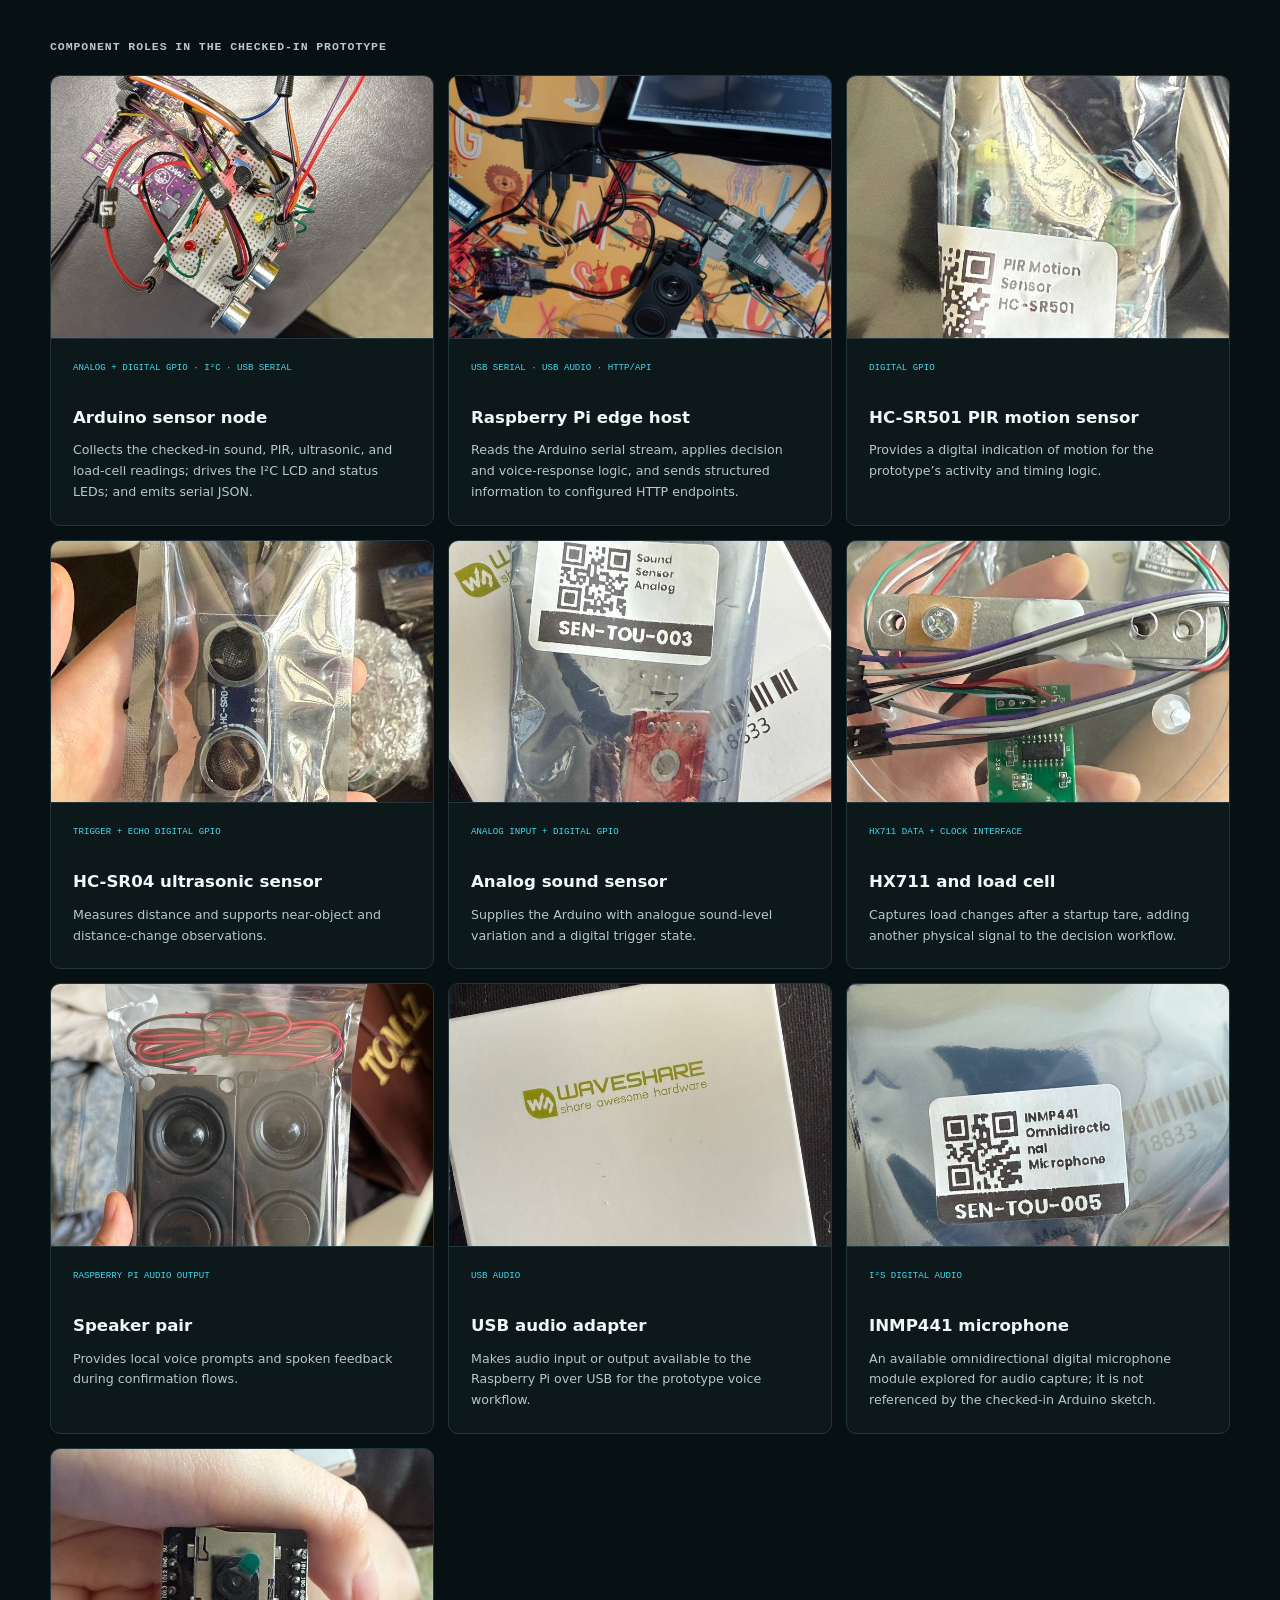
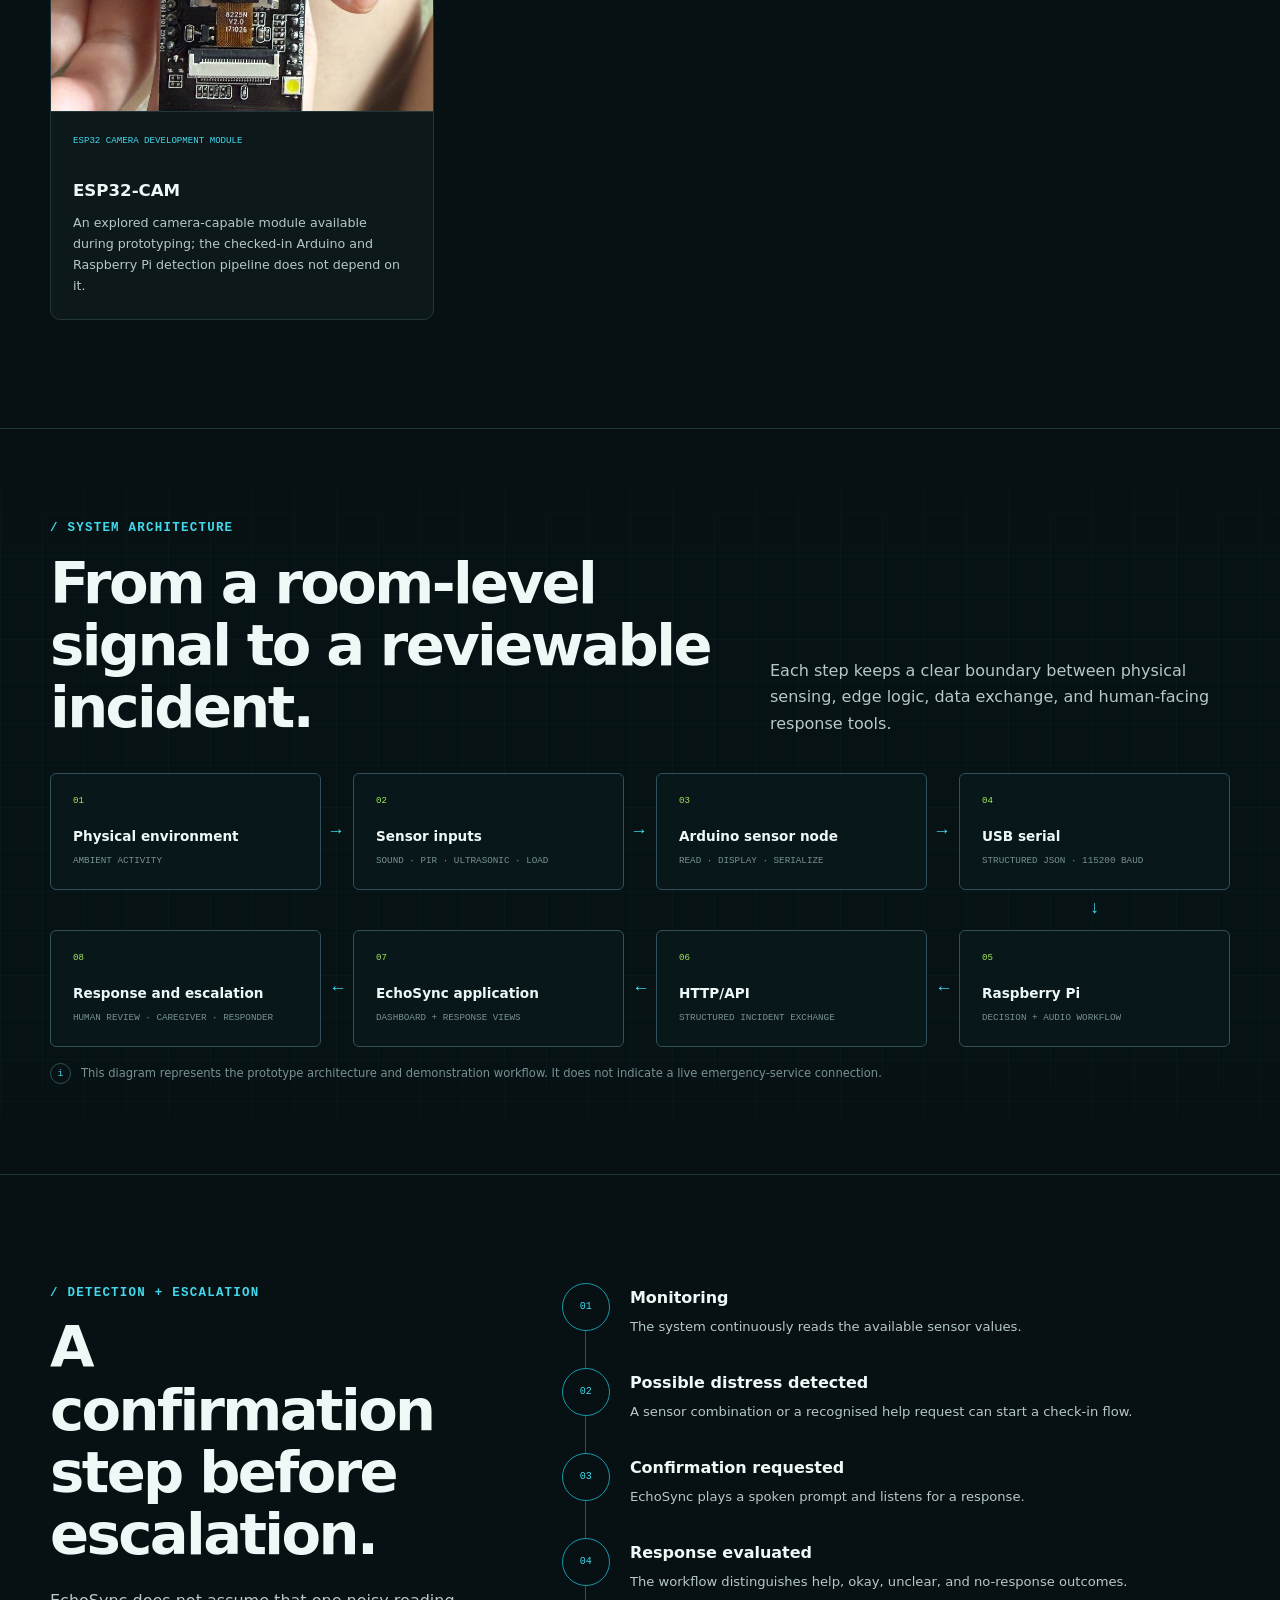
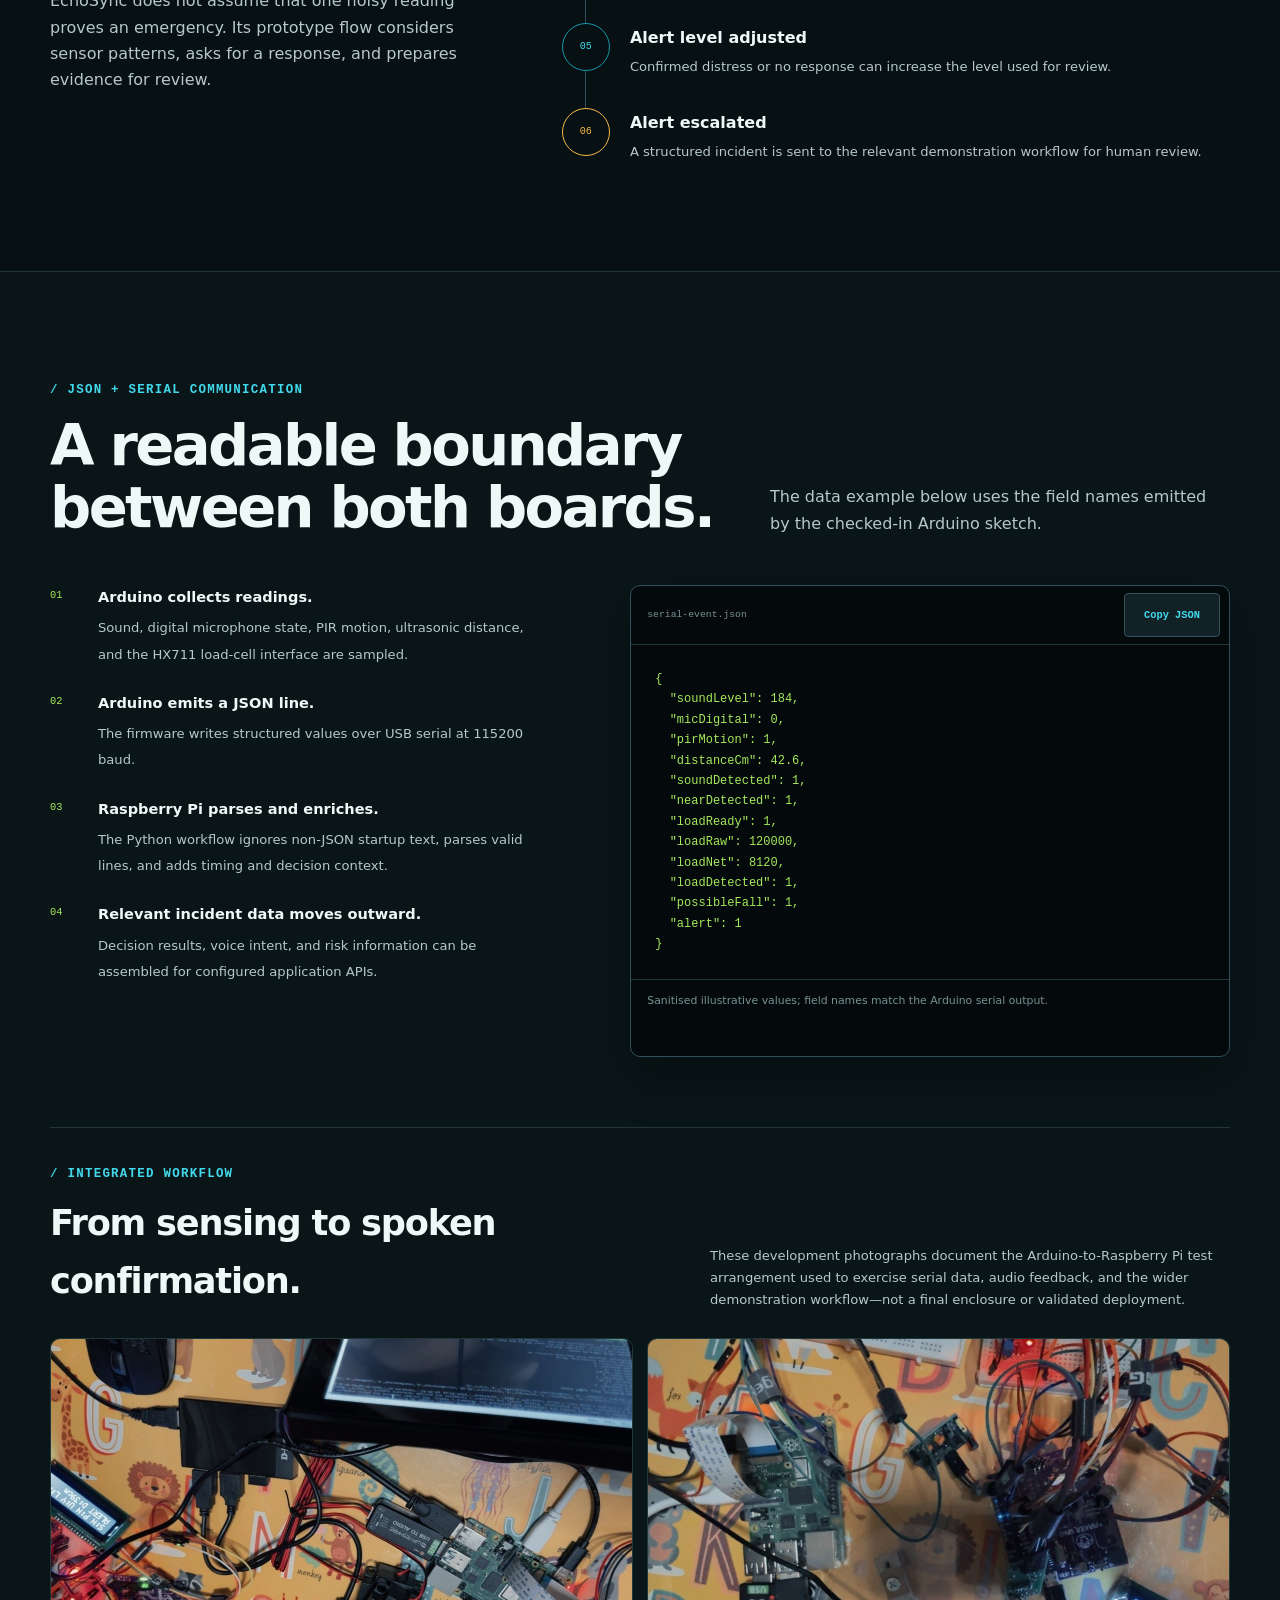
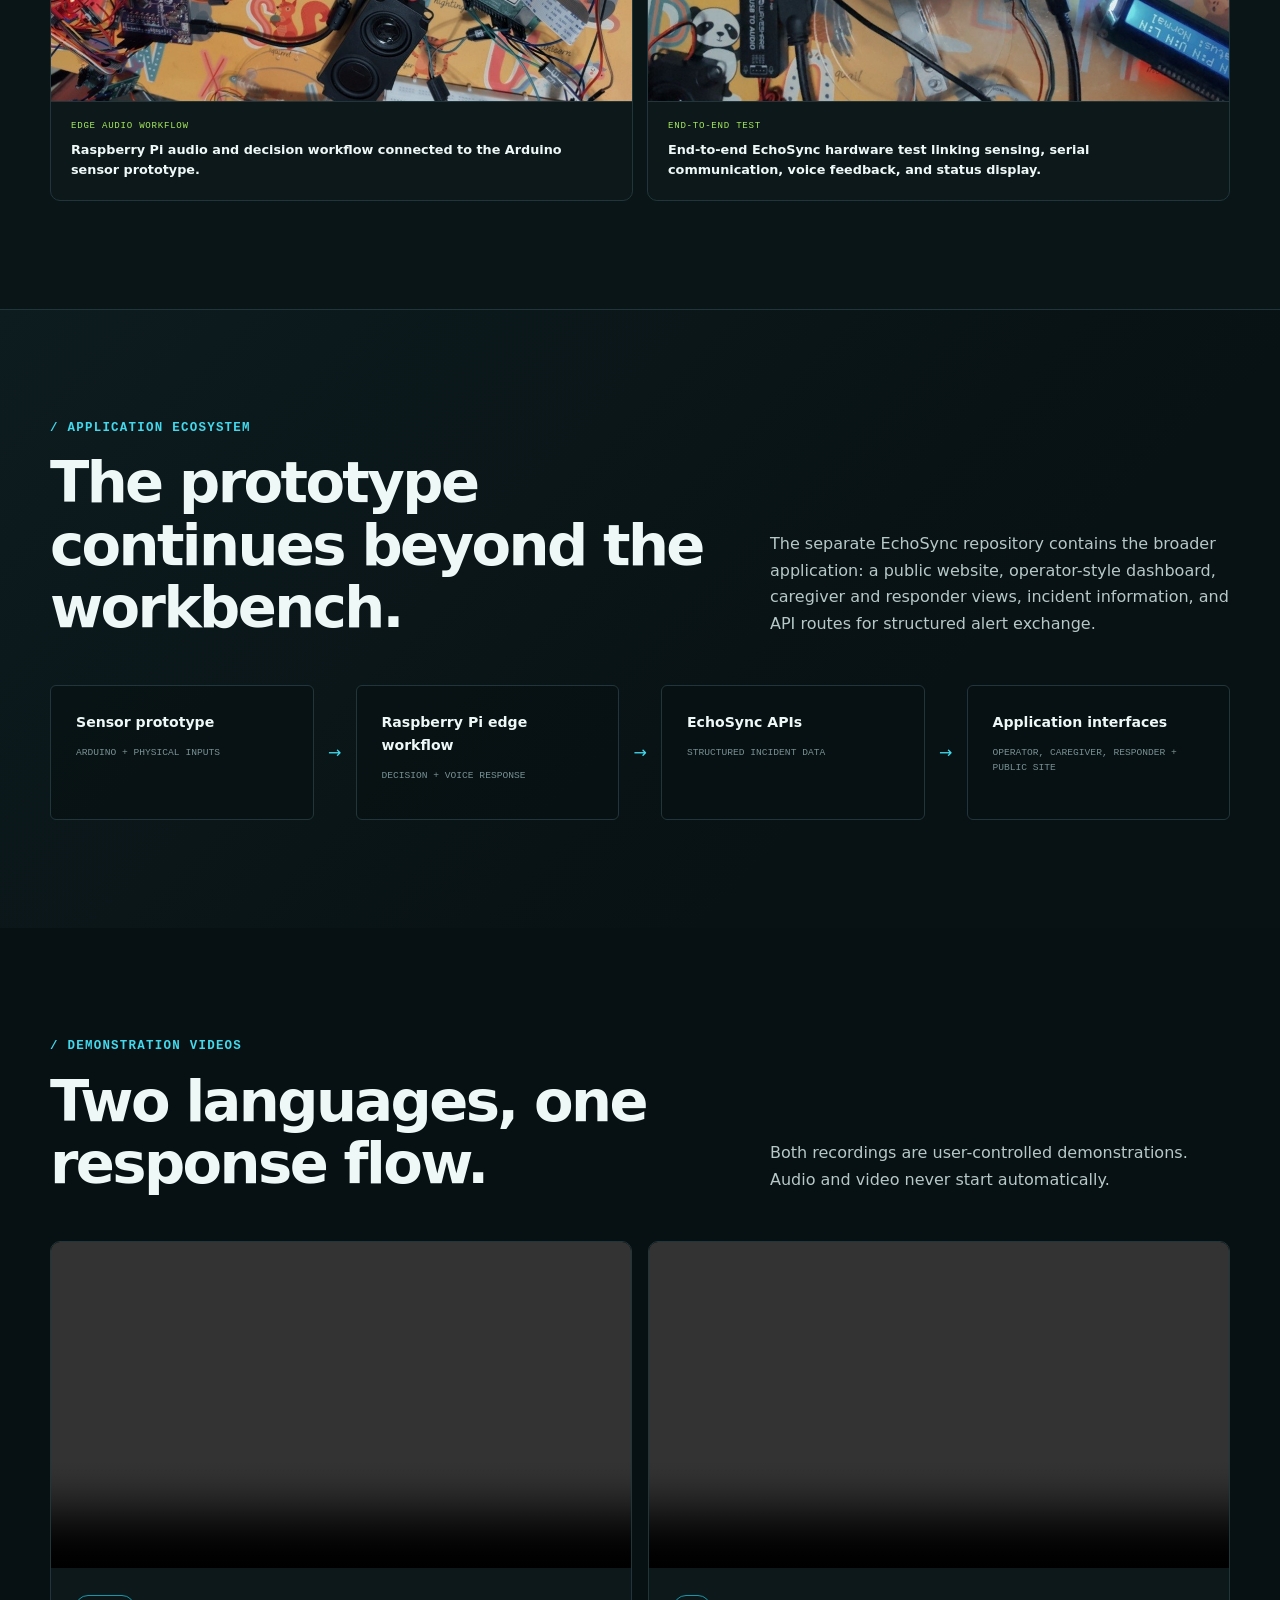
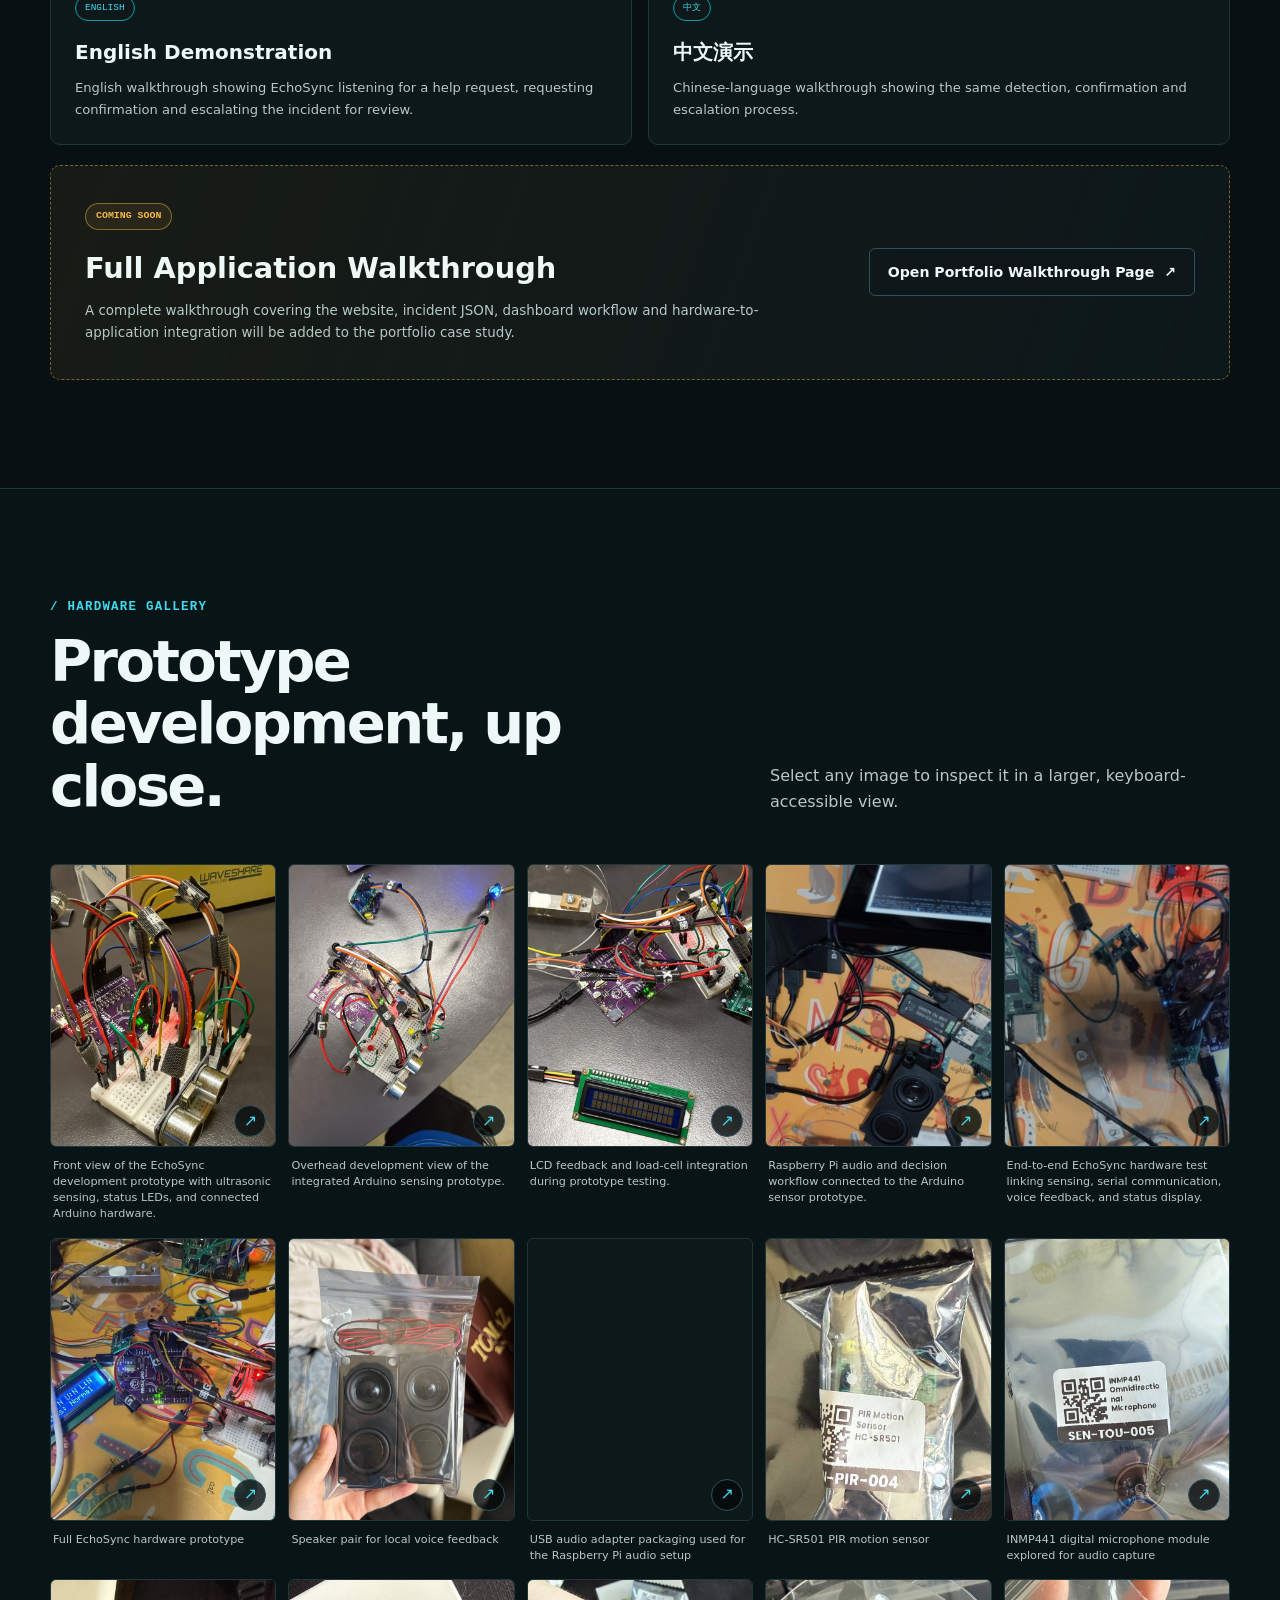
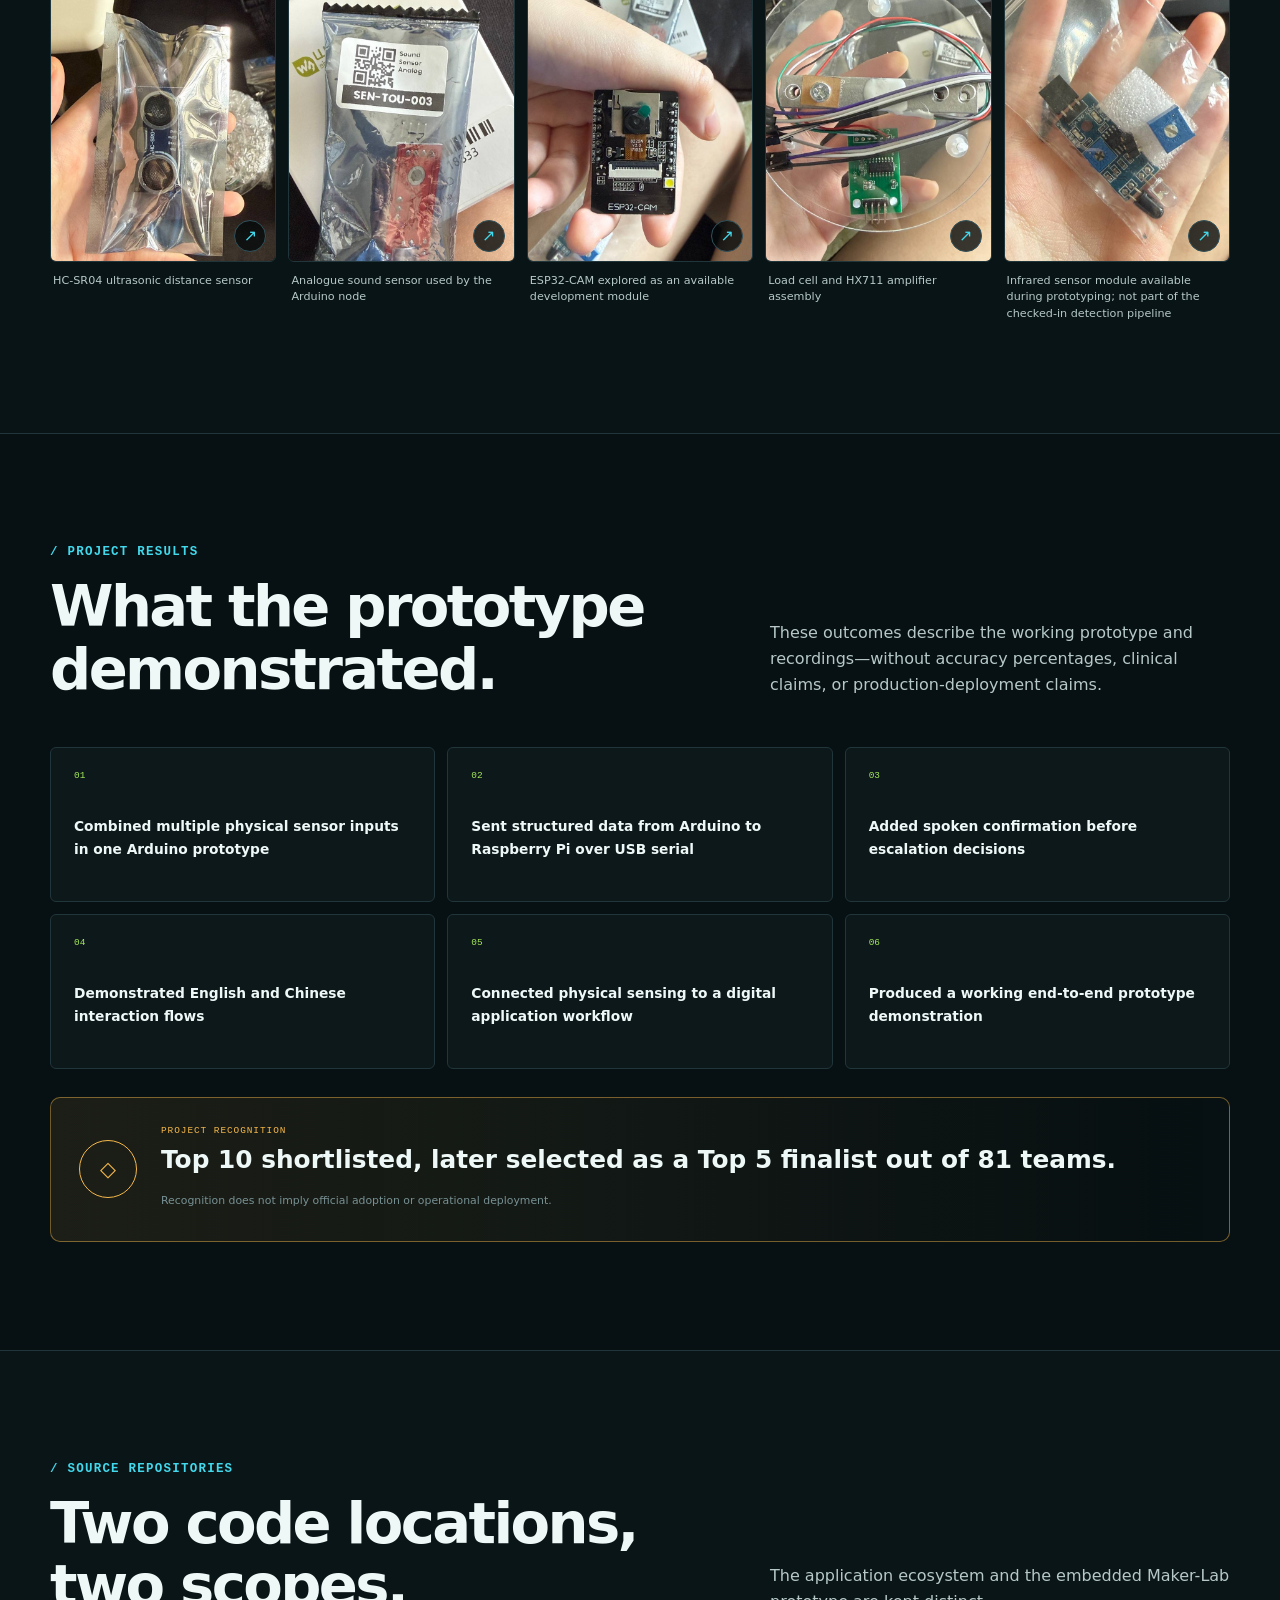
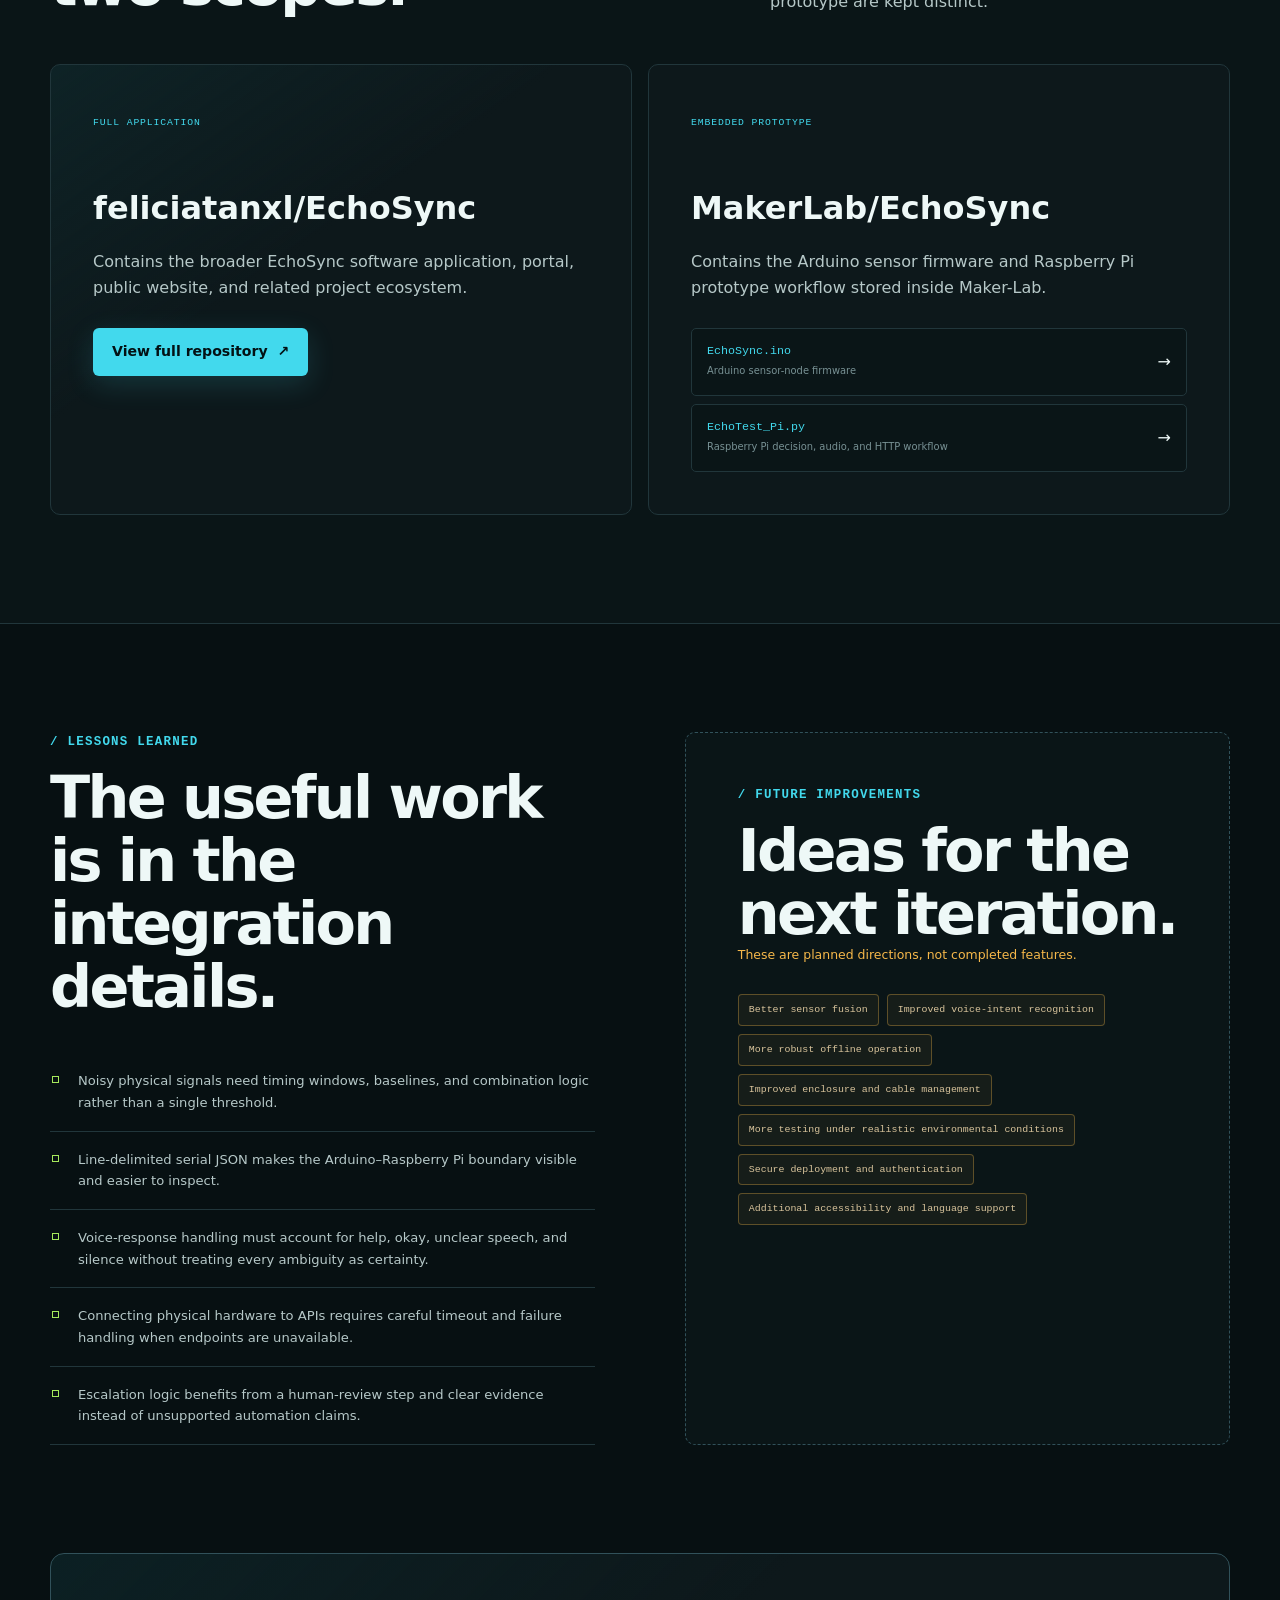
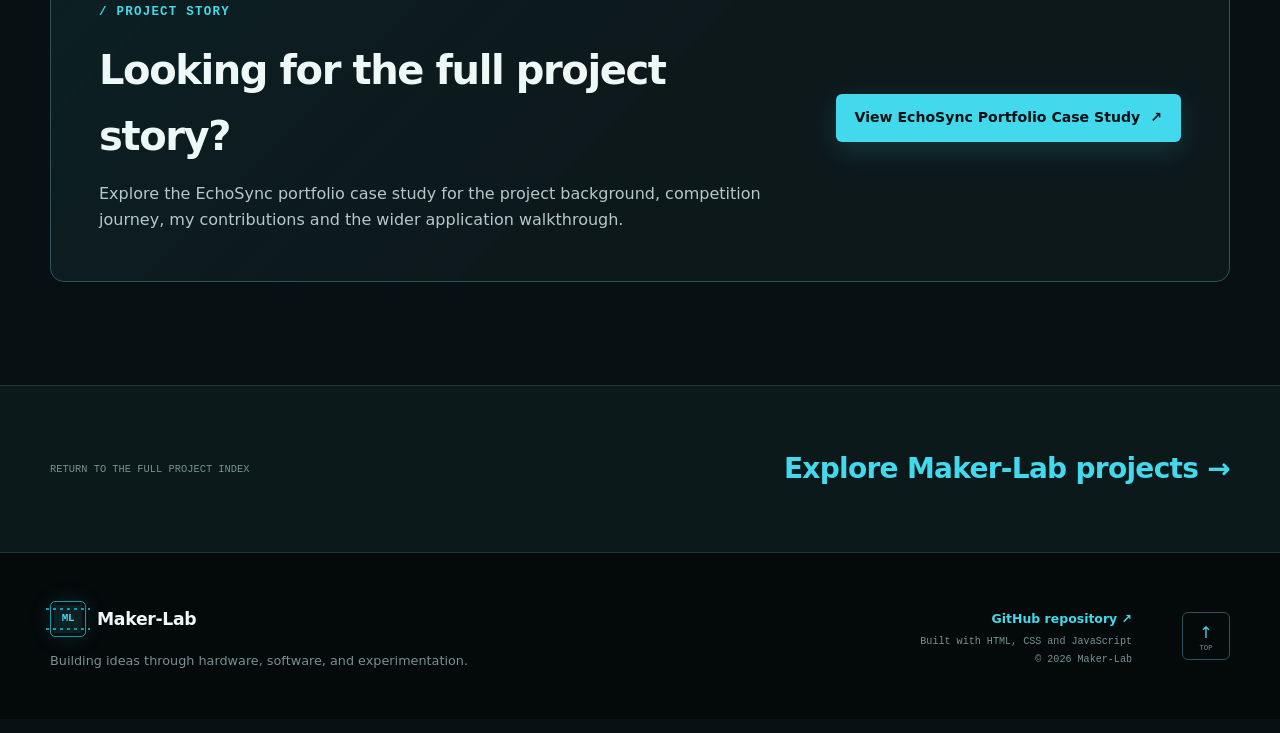
==== commit bf74a928: "fix: align EchoSync prototype notice and firmware actions" ====
--- a/projects/echosync.html
+++ b/projects/echosync.html
@@ -57,7 +57,7 @@
                 <a class="button button-secondary" data-repository-link target="_blank" rel="noopener noreferrer">View Full Repository <span aria-hidden="true">↗</span></a>
                 <a class="button button-secondary portfolio-button" data-portfolio-link target="_blank" rel="noopener noreferrer">View Portfolio Case Study <span aria-hidden="true">↗</span></a>
               </div>
-              <a class="text-link project-hero-firmware-action" href="../EchoSync/EchoSync.ino">Browse Firmware <span aria-hidden="true">→</span></a>
+              <a class="text-link project-hero-firmware-action" data-firmware-download download aria-label="Download Arduino firmware file">Download Firmware <span aria-hidden="true">↓</span></a>
             </div>
           </div>
           <figure class="case-hero-media">
@@ -119,7 +119,10 @@
           <div><p class="section-kicker">/ HARDWARE PROTOTYPE</p><h2 id="hardware-title">The physical sensing layer.</h2></div>
           <p>Integrated development views show how the sensors, display, and load-cell assembly were combined before the individual component roles.</p>
         </div>
-        <p class="prototype-development-note"><span>DEVELOPMENT PROTOTYPE</span> The photographs show the working development prototype. Exposed breadboard wiring supported rapid hardware integration and testing rather than representing a final product enclosure.</p>
+        <div class="prototype-development-note">
+          <span class="prototype-development-note__label">DEVELOPMENT PROTOTYPE</span>
+          <p class="prototype-development-note__text">The photographs show the working development prototype. Exposed breadboard wiring supported rapid hardware integration and testing rather than representing a final product enclosure.</p>
+        </div>
         <div class="prototype-evidence-grid" data-prototype-evidence></div>
         <h3 class="component-inventory-title">Component roles in the checked-in prototype</h3>
         <div class="hardware-grid" data-hardware-grid></div>
--- a/css/project.css
+++ b/css/project.css
@@ -5,8 +5,8 @@
 .detail-topline { justify-content: flex-start; margin-bottom: 35px; }
 .project-hero h1 { margin-bottom: 25px; font-size: clamp(4rem, 10vw, 8.8rem); line-height: .82; letter-spacing: -.075em; }
 .project-summary { max-width: 740px; margin-bottom: 30px; color: var(--text-soft); font-size: 1.06rem; }
-.project-hero-actions { display: grid; gap: 8px; justify-items: start; }
-.project-hero-main-actions { display: flex; flex-wrap: wrap; align-items: stretch; gap: 12px; }
+.project-hero-actions { display: grid; row-gap: 16px; justify-items: start; }
+.project-hero-main-actions { display: flex; flex-wrap: wrap; align-items: stretch; gap: 14px; }
 .project-hero-main-actions .button { min-height: 48px; }
 .portfolio-button { border-color: rgb(66 217 237 / 55%); color: var(--cyan); }
 
@@ -115,7 +115,7 @@
 .case-hero-copy { min-width: 0; }
 .case-hero .project-summary { max-width: 720px; font-size: 1.08rem; }
 .prototype-notice { max-width: 720px; margin: -8px 0 30px; padding: 13px 15px; border-left: 2px solid var(--amber); background: rgb(246 184 74 / 7%); color: #d9c49c; font-size: .78rem; }
-.project-hero-firmware-action { display: inline-flex; min-height: 44px; align-items: center; }
+.project-hero-firmware-action { display: inline-flex; min-height: 44px; align-items: center; gap: 8px; }
 .case-hero-media { position: relative; height: clamp(520px, 46vw, 620px); min-height: 0; margin: 0; overflow: hidden; border: 1px solid var(--border-bright); border-radius: var(--radius-lg); background: var(--surface); box-shadow: var(--shadow); }
 .case-hero-media::after { position: absolute; inset: 0; pointer-events: none; content: ""; background: linear-gradient(180deg, transparent 52%, rgb(4 10 11 / 88%) 100%); }
 .case-hero-media img { width: 100%; height: 100%; min-height: 0; object-fit: cover; object-position: center 68%; }
@@ -144,8 +144,9 @@
 .problem-card h3 { margin-bottom: 13px; font-size: clamp(1.35rem, 3vw, 2rem); line-height: 1.1; letter-spacing: -.03em; }
 .problem-card p { max-width: 580px; margin: 0; color: var(--text-soft); }
 
-.prototype-development-note { display: flex; align-items: flex-start; gap: 16px; margin: -8px 0 28px; padding: 17px 19px; border: 1px solid rgb(246 184 74 / 28%); border-radius: var(--radius-sm); background: rgb(246 184 74 / 5%); color: var(--text-soft); font-size: .78rem; }
-.prototype-development-note span { flex: 0 0 auto; color: var(--amber); font: .59rem/1.5 var(--font-mono); letter-spacing: .08em; }
+.prototype-development-note { display: grid; grid-template-columns: max-content minmax(0, 1fr); align-items: start; column-gap: 24px; margin: -8px 0 28px; padding: 17px 19px; border: 1px solid rgb(246 184 74 / 28%); border-radius: var(--radius-sm); background: rgb(246 184 74 / 5%); color: var(--text-soft); font-size: .78rem; }
+.prototype-development-note__label { color: var(--amber); font: .64rem/1.55 var(--font-mono); letter-spacing: .08em; white-space: nowrap; }
+.prototype-development-note__text { min-width: 0; margin: 0; }
 .prototype-evidence-grid, .workflow-evidence-grid { display: grid; gap: 14px; }
 .prototype-evidence-grid { grid-template-columns: repeat(3, minmax(0, 1fr)); margin-bottom: 48px; }
 .workflow-evidence-grid { grid-template-columns: repeat(2, minmax(0, 1fr)); }
@@ -312,8 +313,8 @@
   .hardware-gallery { grid-template-columns: repeat(3, minmax(0, 1fr)); }
   .results-grid { grid-template-columns: repeat(2, minmax(0, 1fr)); }
   .prototype-evidence-grid, .workflow-evidence-grid { grid-template-columns: 1fr; }
-  .prototype-development-note, .workflow-evidence-heading { display: block; }
-  .prototype-development-note span { display: block; margin-bottom: 8px; }
+  .prototype-development-note { grid-template-columns: minmax(0, 1fr); row-gap: 8px; }
+  .workflow-evidence-heading { display: block; }
   .workflow-evidence-heading > p { margin-top: 15px; }
   .copy-button { min-height: 44px; }
   .walkthrough-card, .portfolio-crosslink { grid-template-columns: 1fr; }
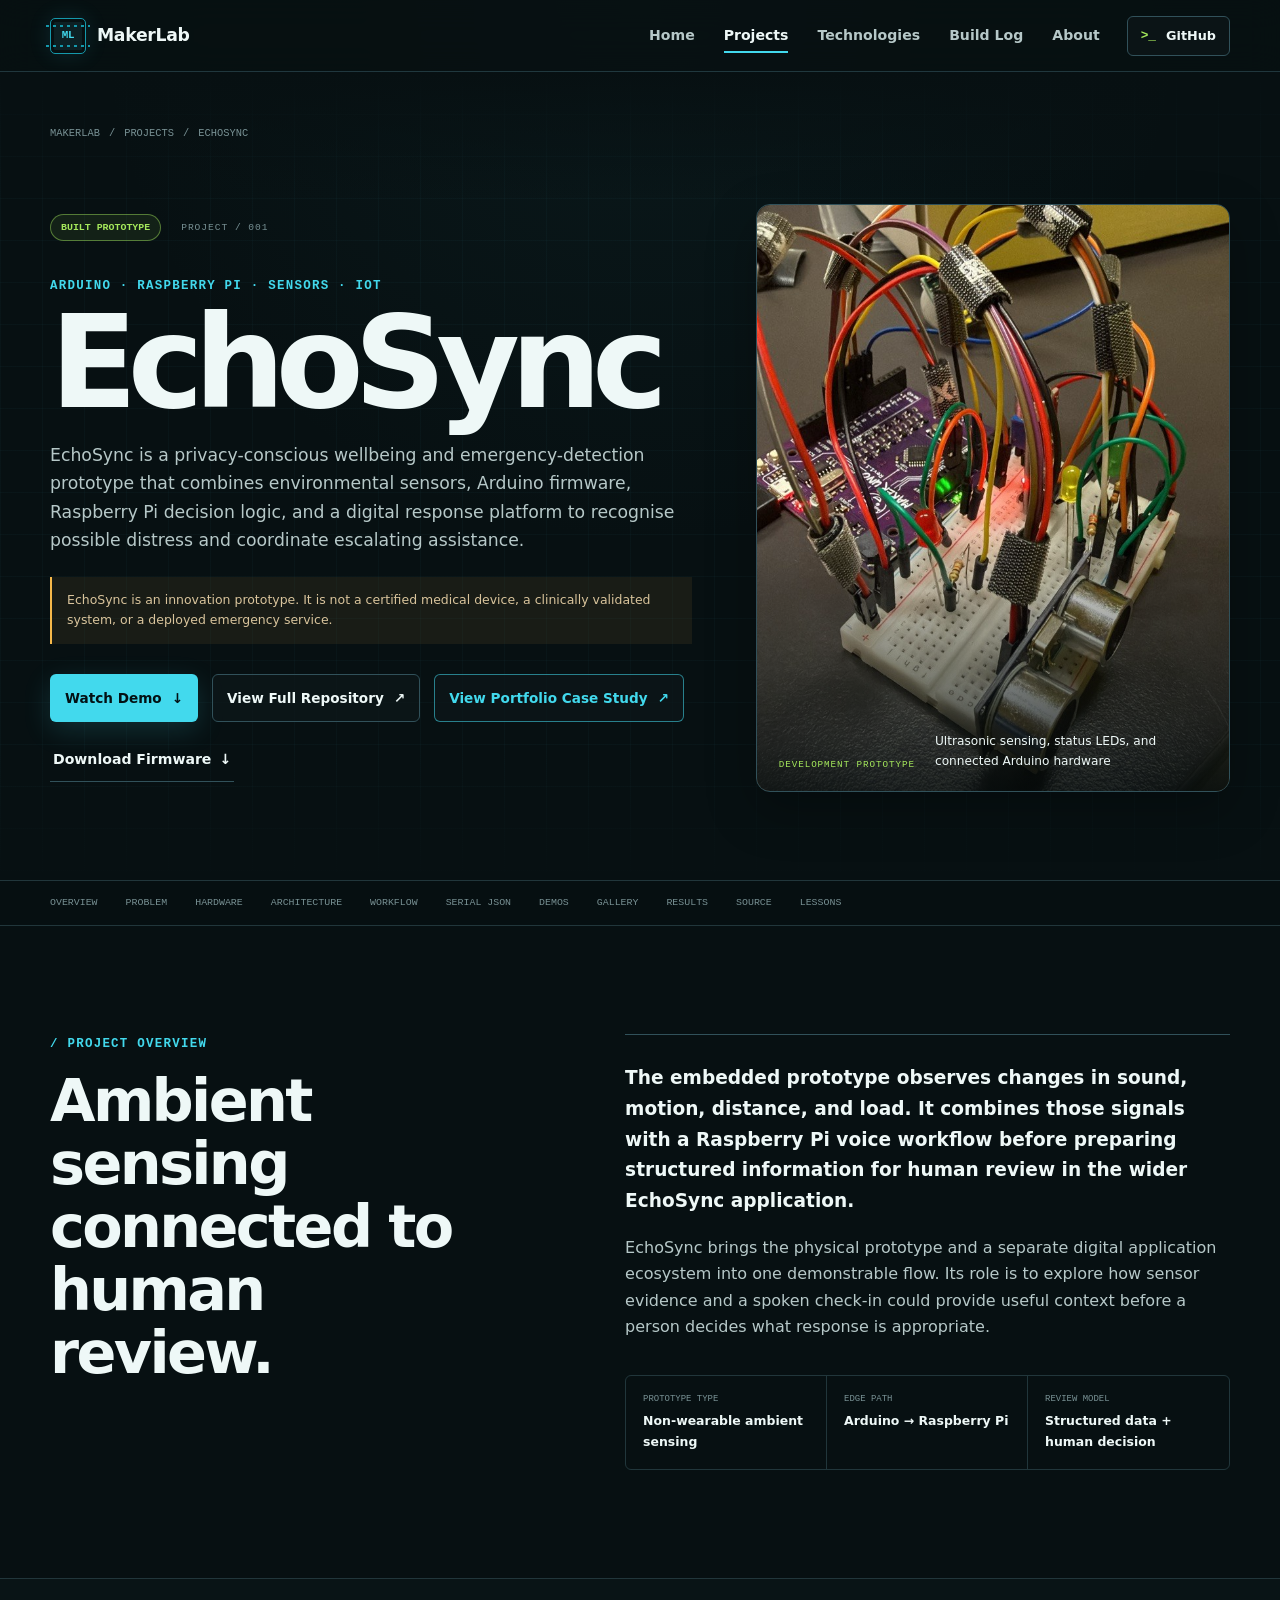
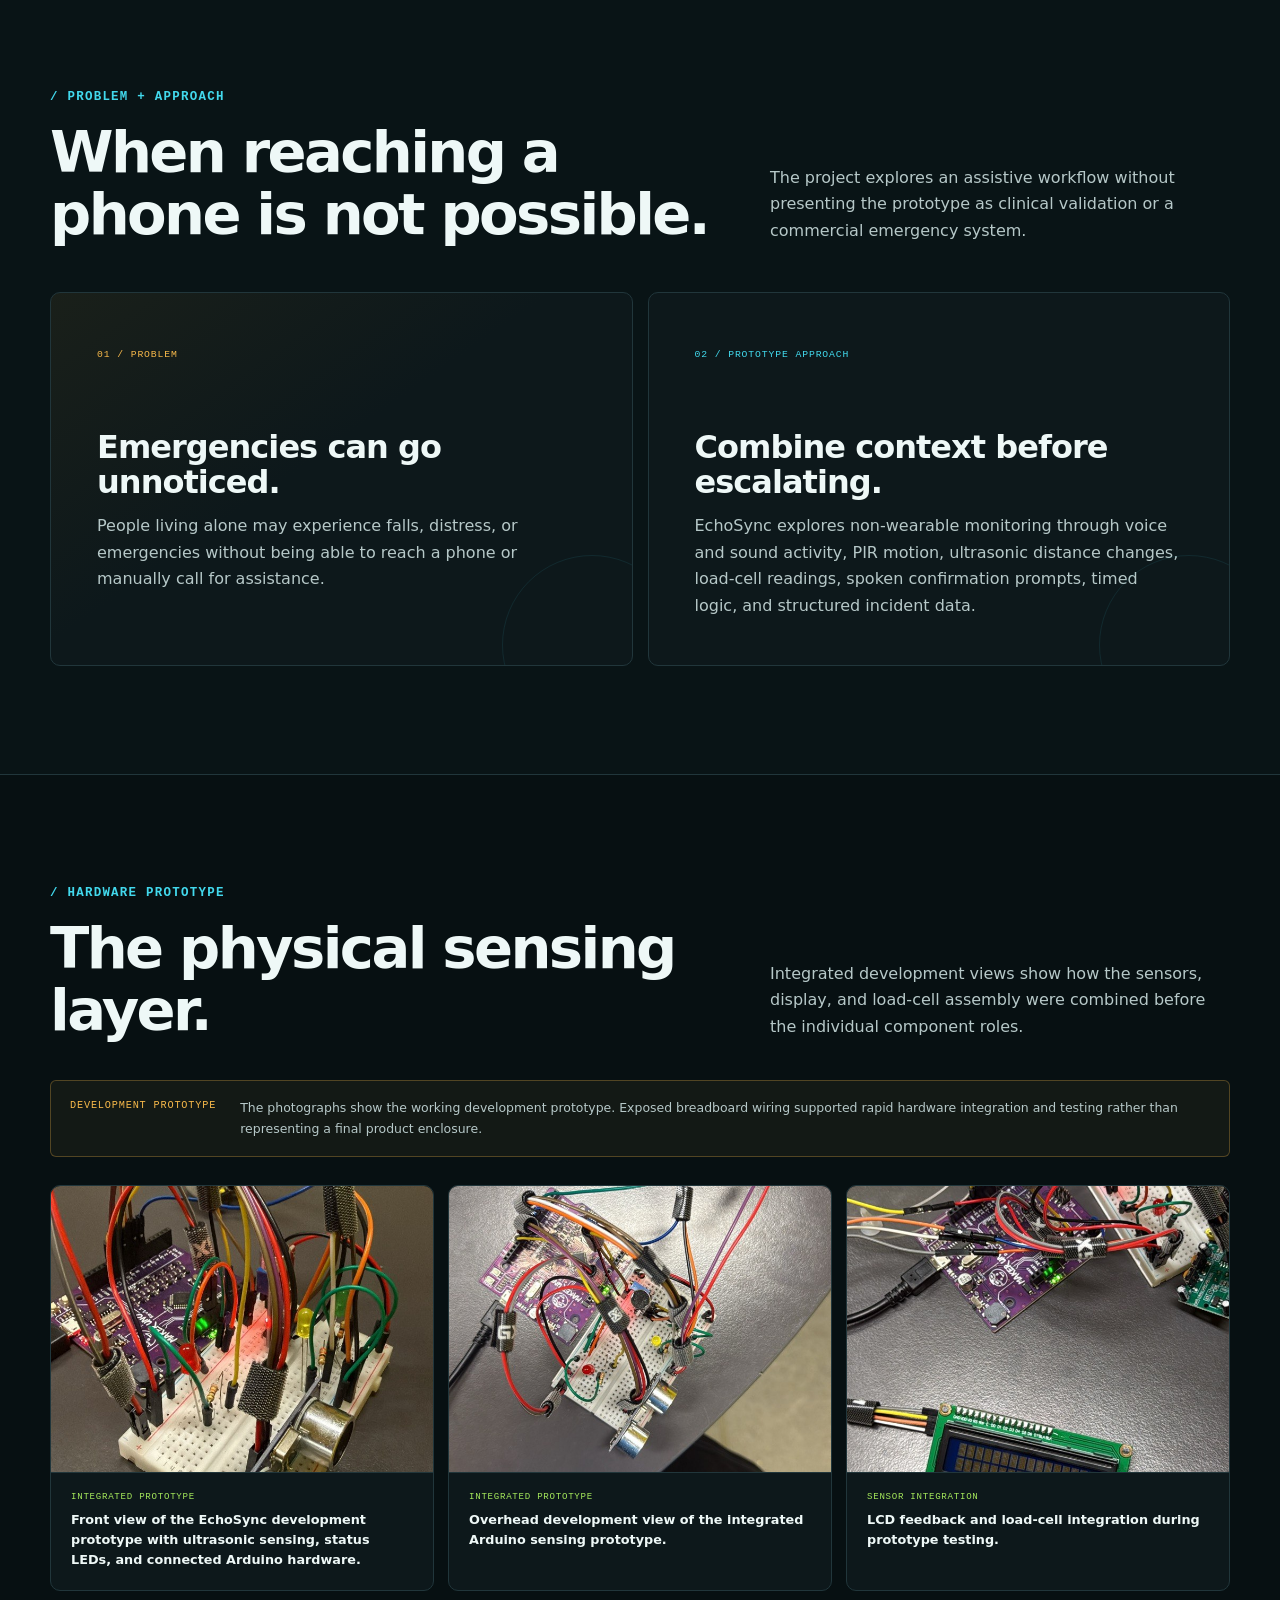
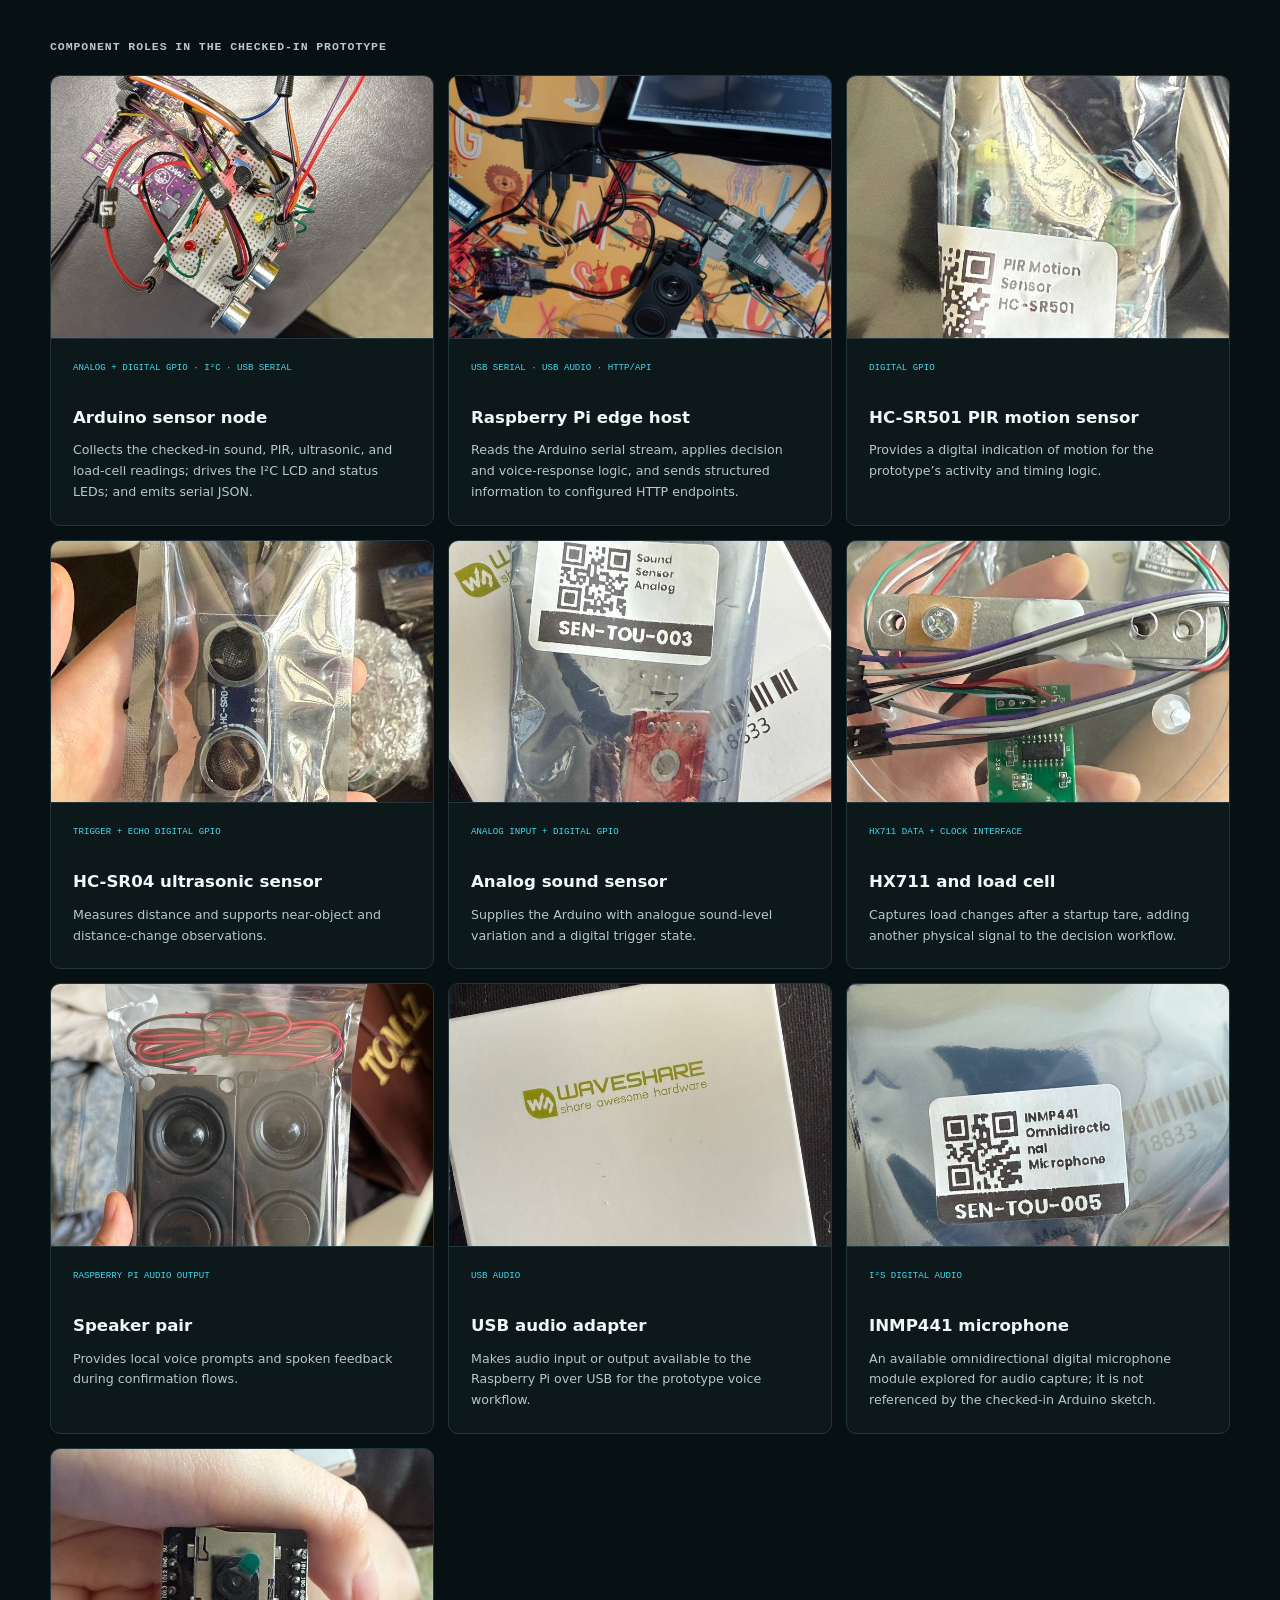
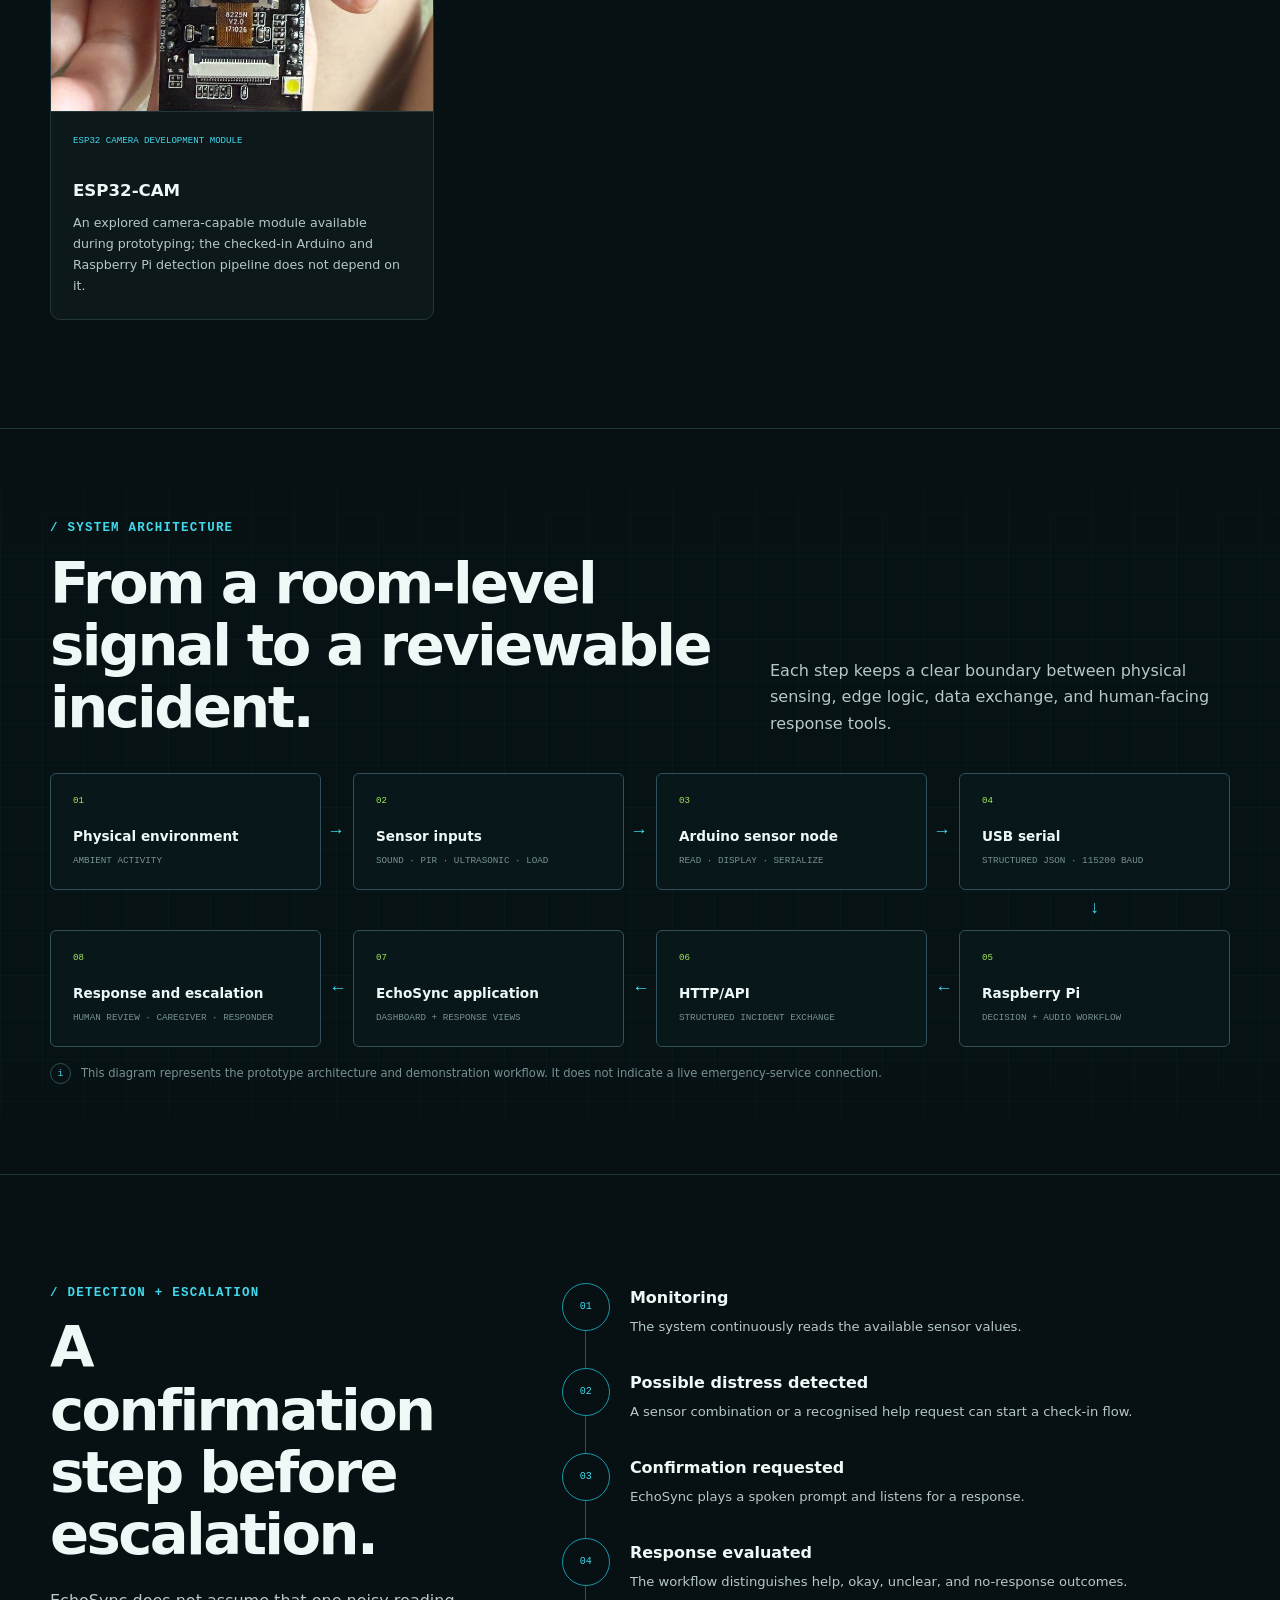
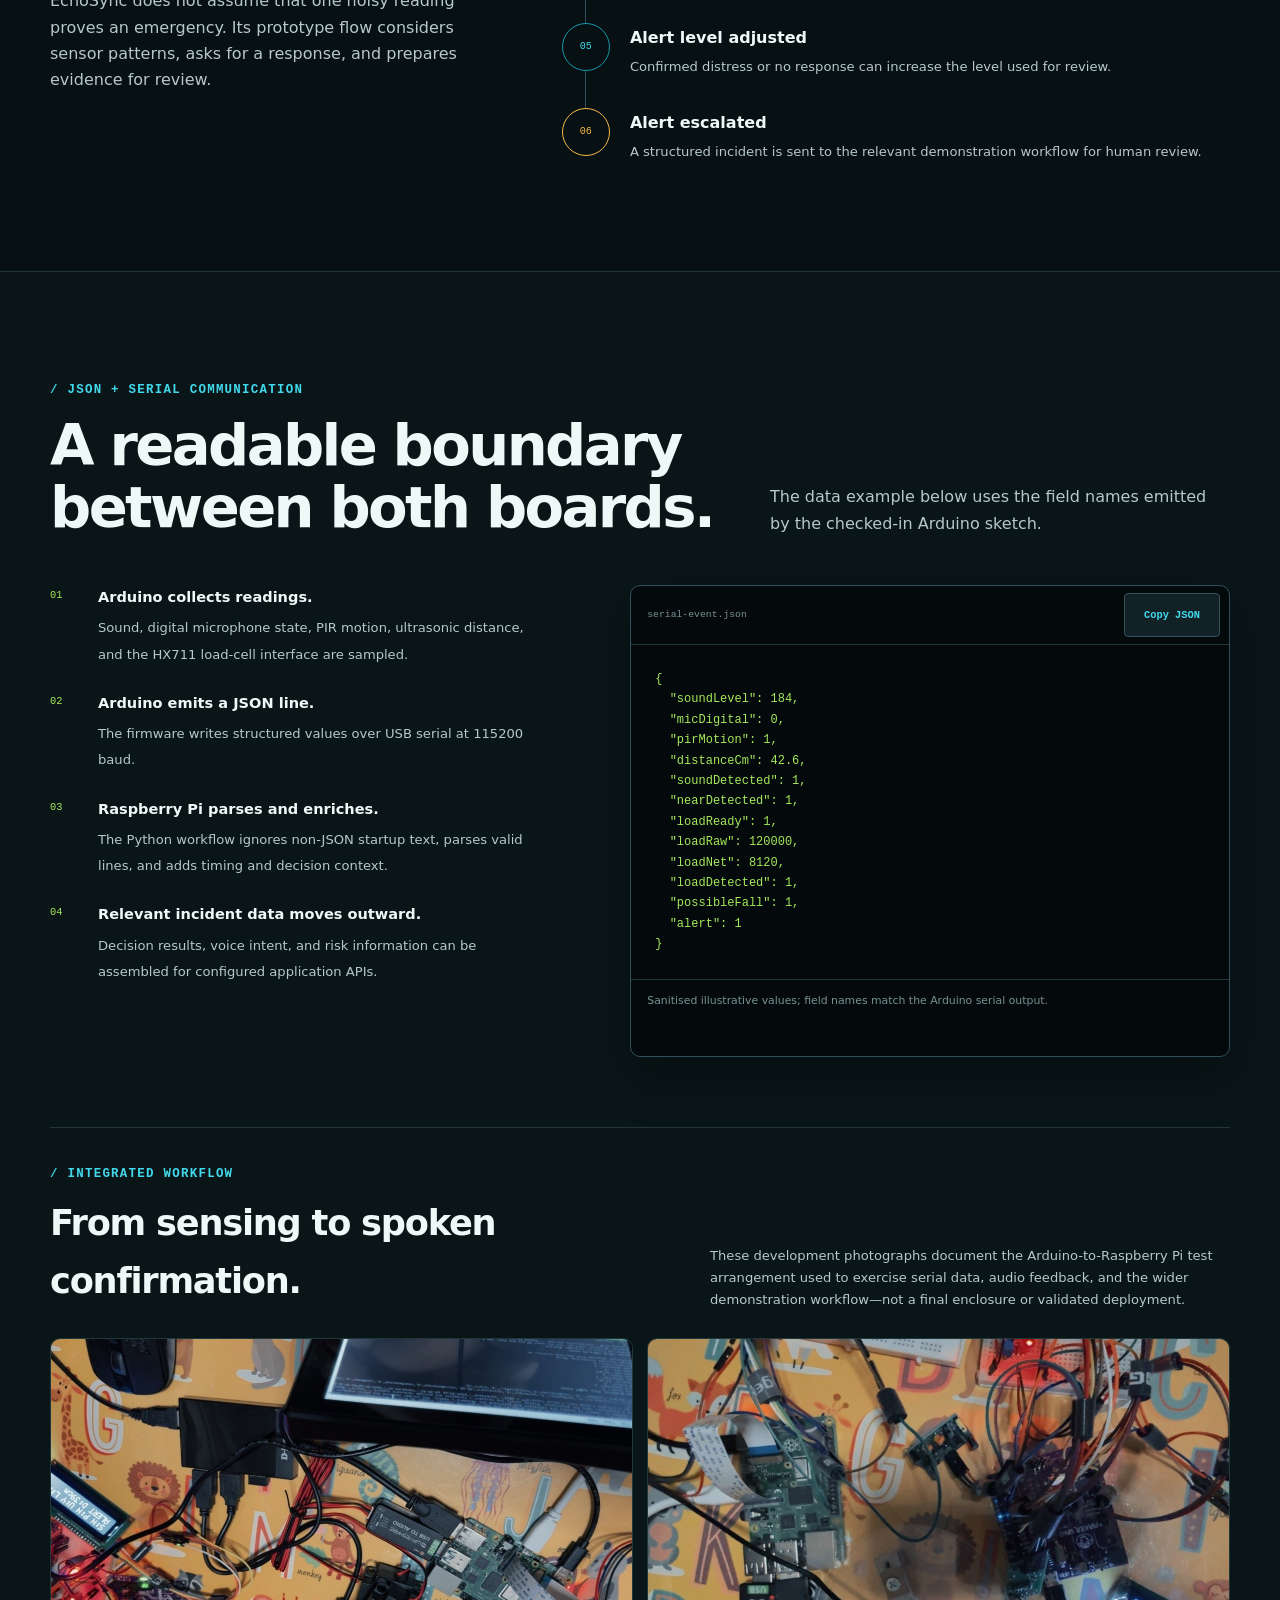
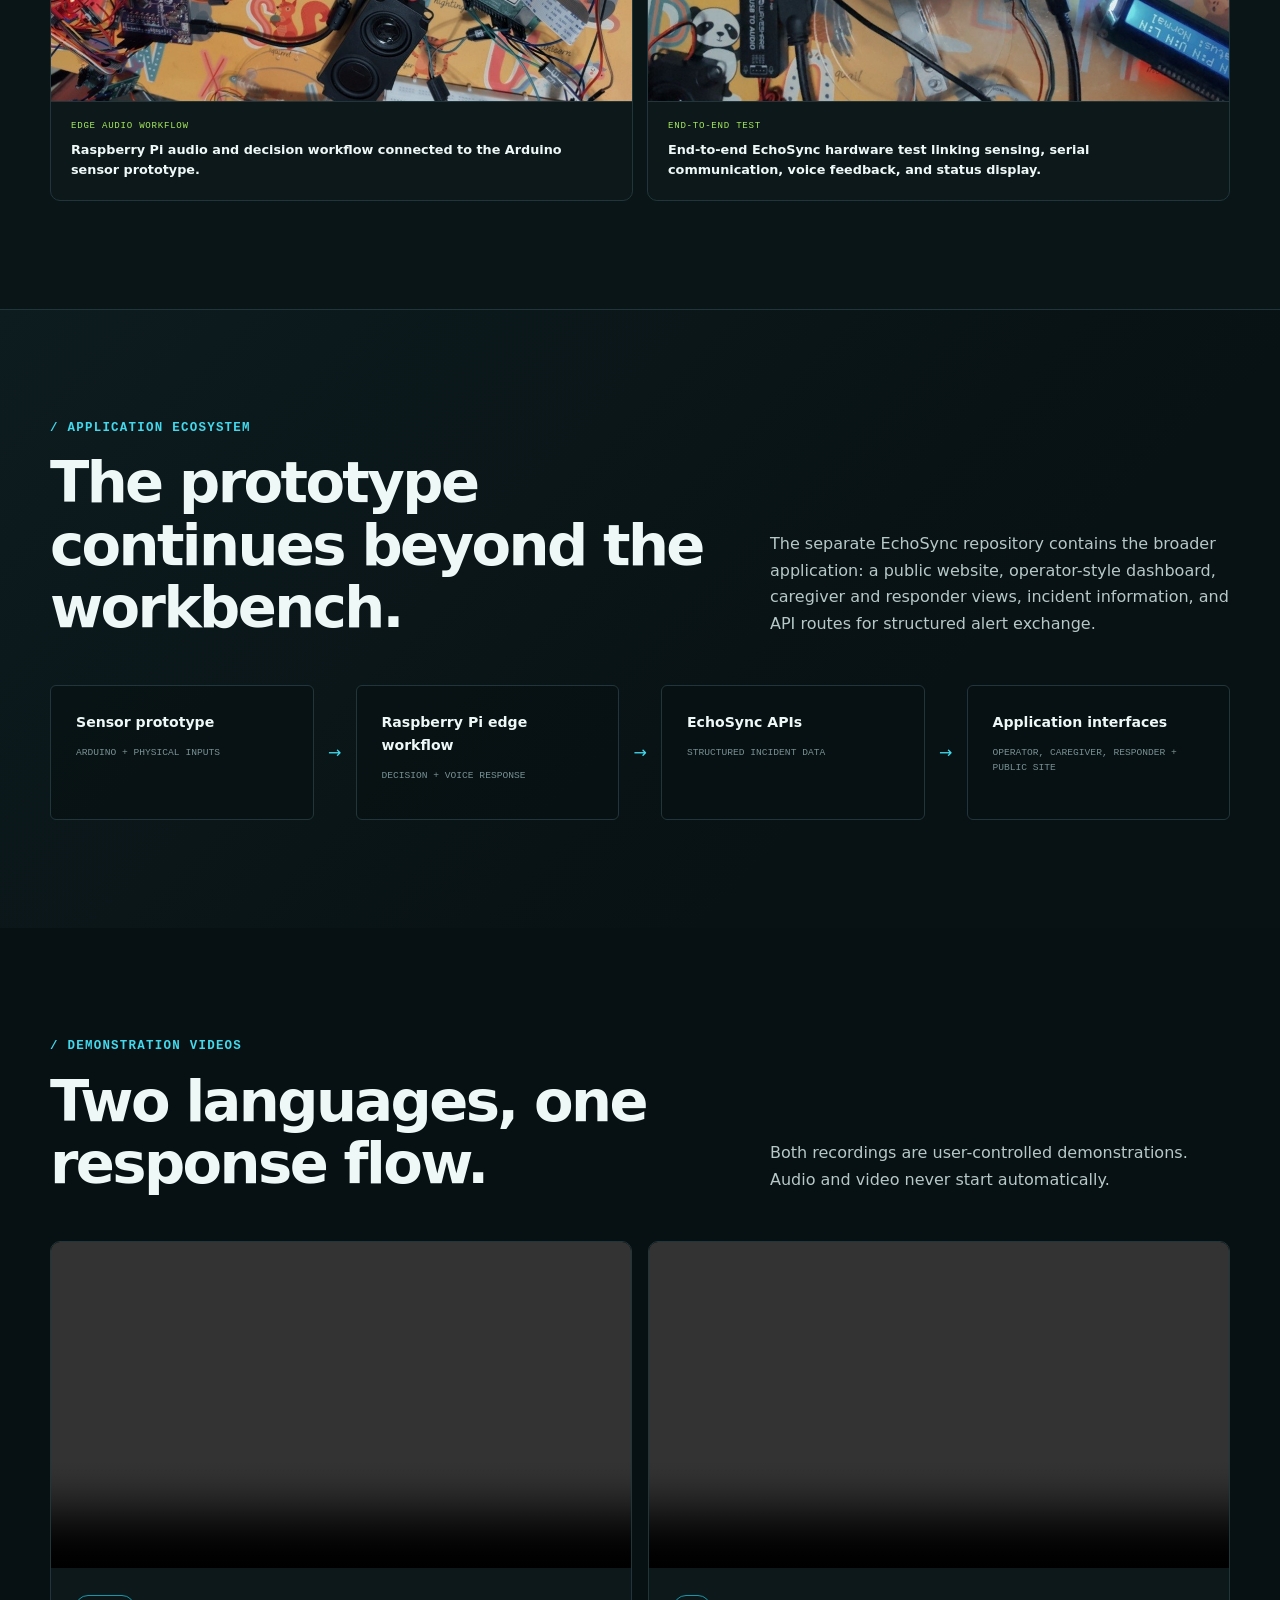
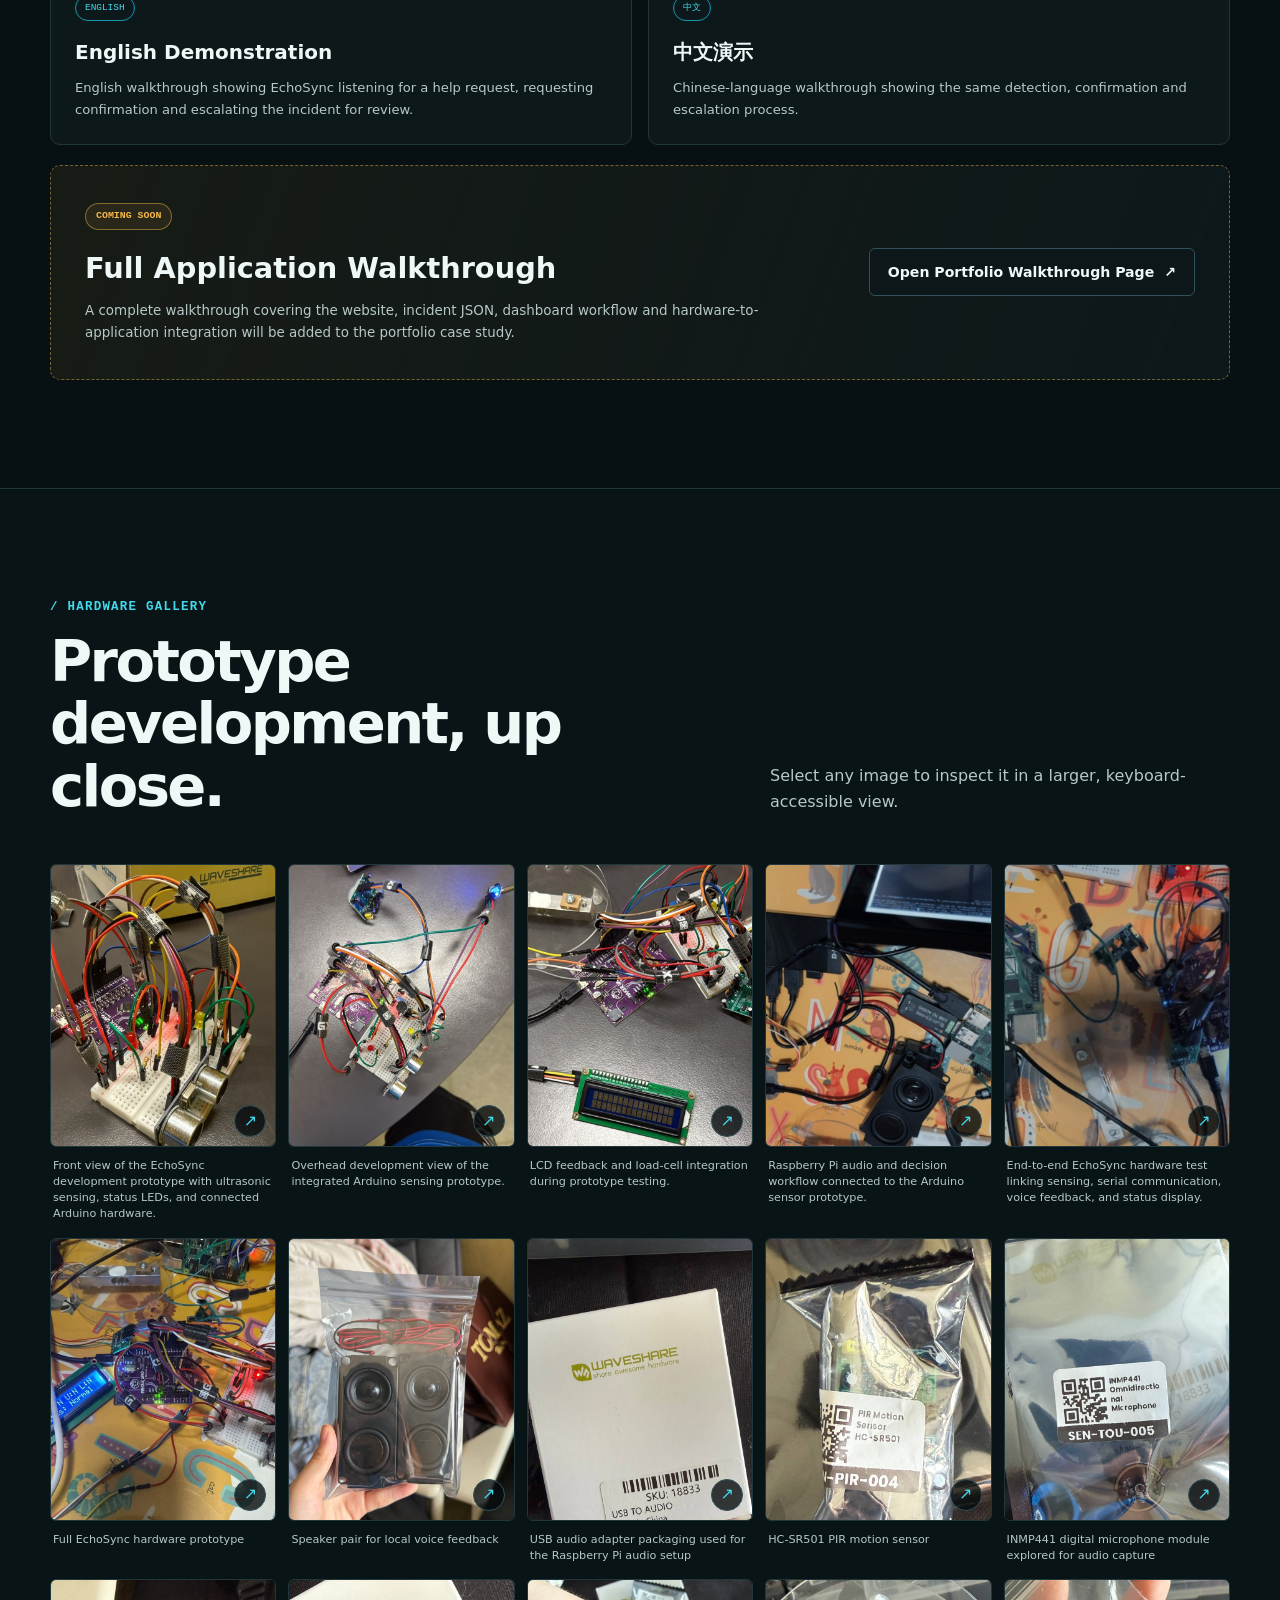
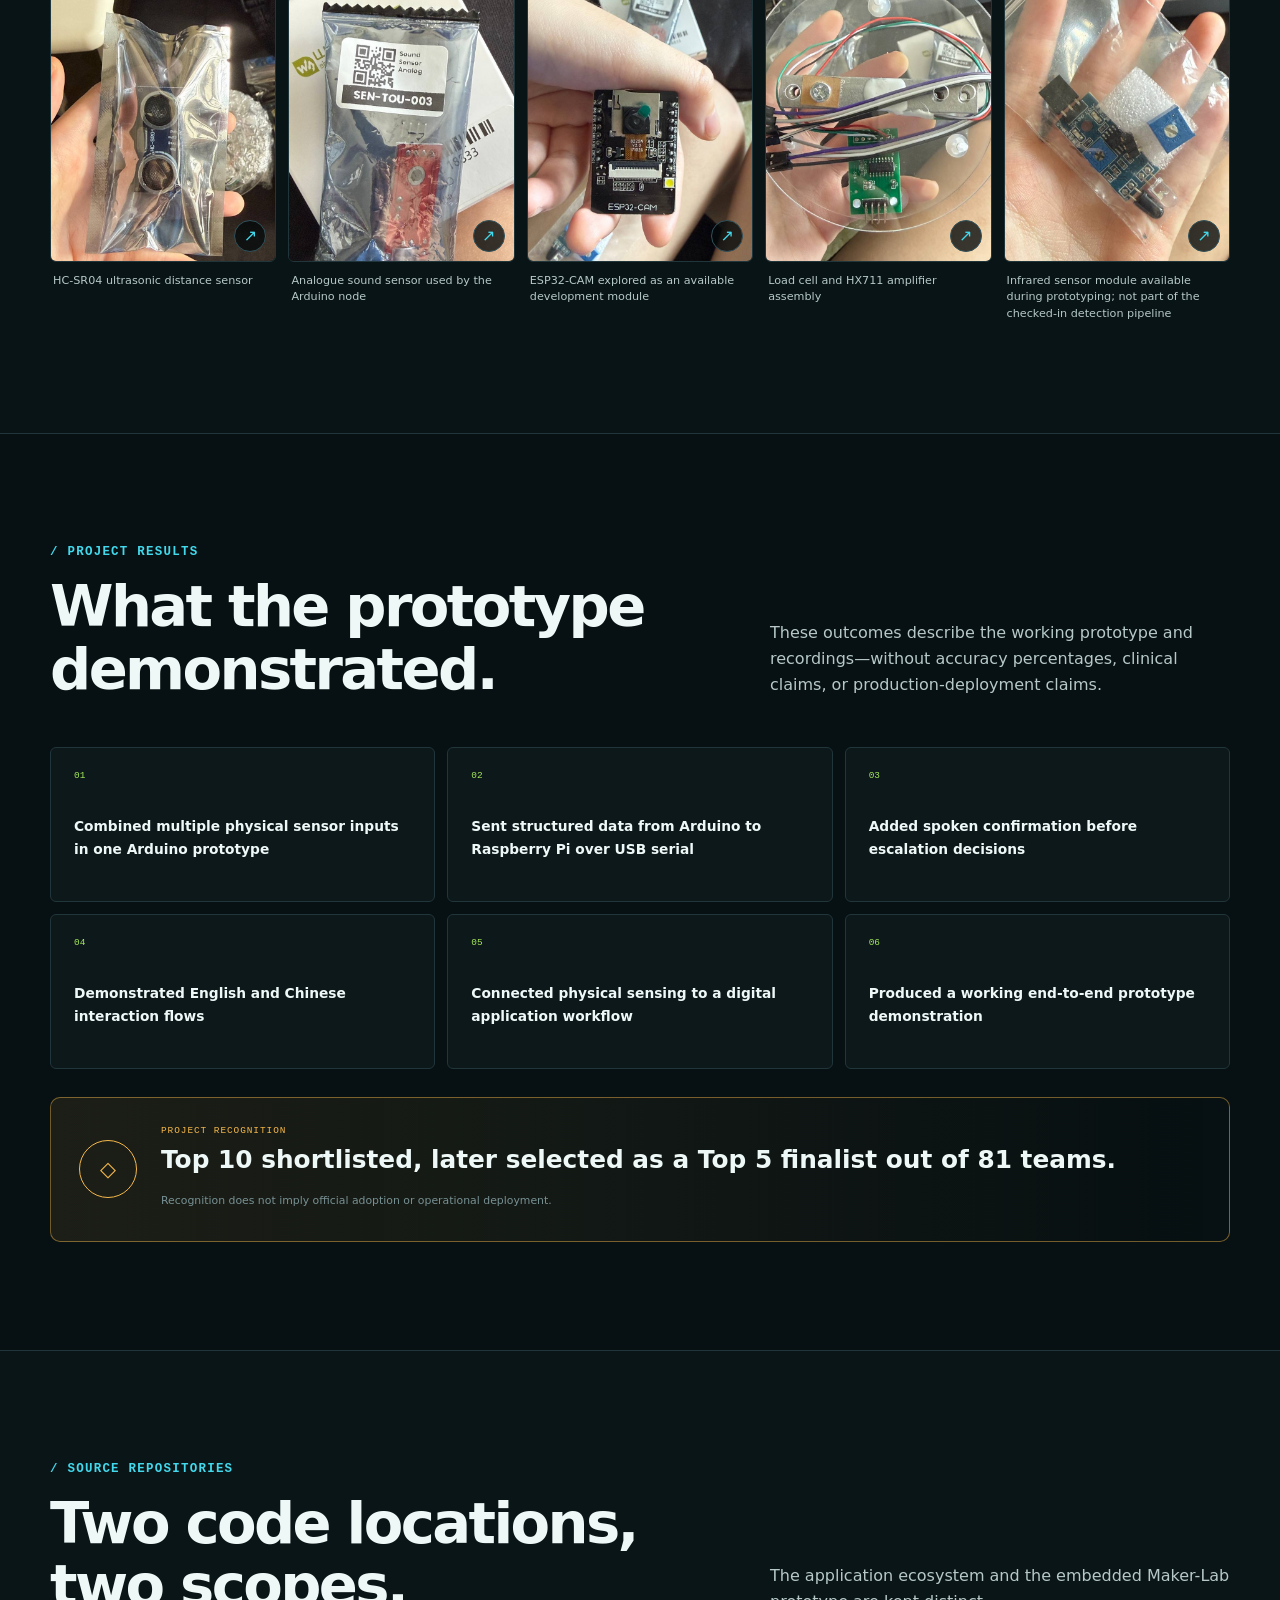
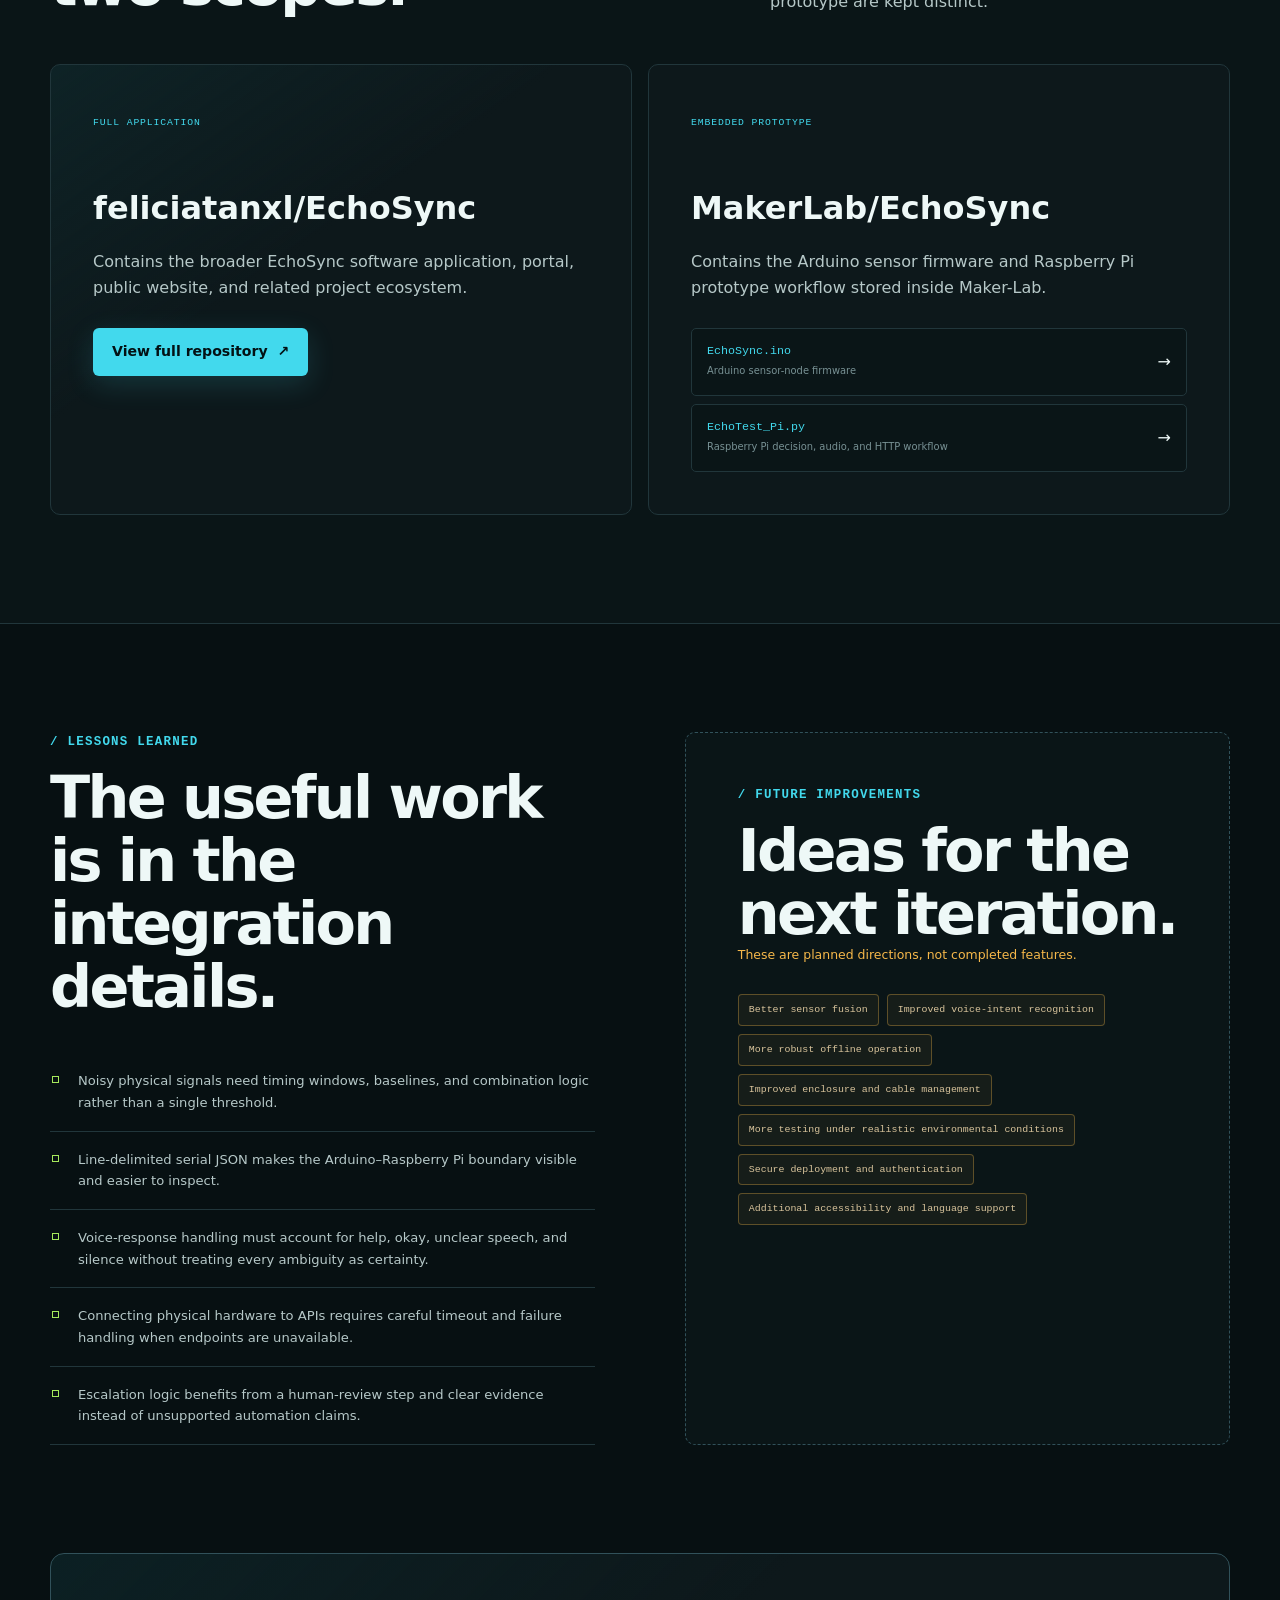
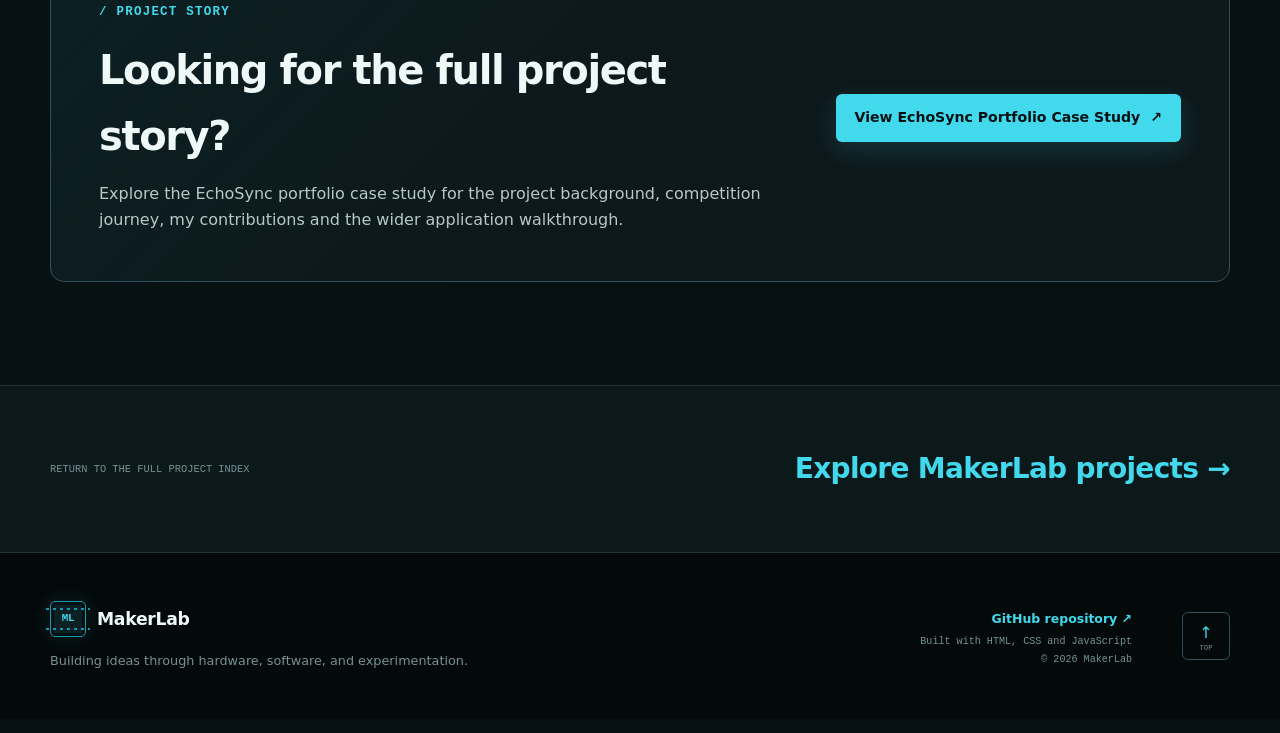
==== commit d6c11a2d: "updated brand name format" ====
--- a/projects/echosync.html
+++ b/projects/echosync.html
@@ -5,7 +5,7 @@
   <meta name="viewport" content="width=device-width, initial-scale=1">
   <meta name="description" content="EchoSync case study: an Arduino and Raspberry Pi wellbeing and emergency-detection prototype with sensors, voice confirmation, and structured incident workflows.">
   <meta name="theme-color" content="#081113">
-  <title>EchoSync Case Study | Maker-Lab</title>
+  <title>EchoSync Case Study | MakerLab</title>
   <link rel="icon" href="../assets/icons/favicon.svg" type="image/svg+xml">
   <link rel="stylesheet" href="../css/styles.css">
   <link rel="stylesheet" href="../css/project.css">
@@ -17,7 +17,7 @@
     <nav class="nav-shell container" aria-label="Primary navigation">
       <a class="brand" href="/#home" aria-label="Maker-Lab home">
         <span class="brand-mark" aria-hidden="true"><span>ML</span></span>
-        <span class="brand-name">Maker-Lab</span>
+        <span class="brand-name">MakerLab</span>
       </a>
       <button class="nav-toggle" type="button" aria-expanded="false" aria-controls="primary-menu" aria-label="Open navigation menu">
         <span></span><span></span><span></span>
@@ -39,7 +39,7 @@
     <section class="project-hero case-hero section-grid" aria-labelledby="project-title">
       <div class="container">
         <nav class="breadcrumbs" aria-label="Breadcrumb">
-          <a href="/">Maker-Lab</a><span aria-hidden="true">/</span><a href="/#projects">Projects</a><span aria-hidden="true">/</span><span aria-current="page" data-project-name>EchoSync</span>
+          <a href="/">MakerLab</a><span aria-hidden="true">/</span><a href="/#projects">Projects</a><span aria-hidden="true">/</span><span aria-current="page" data-project-name>EchoSync</span>
         </nav>
         <div class="project-hero-grid case-hero-grid">
           <div class="case-hero-copy">
@@ -292,7 +292,7 @@
     <section class="next-project">
       <div class="container">
         <p>Return to the full project index</p>
-        <a href="/#projects">Explore Maker-Lab projects <span aria-hidden="true">→</span></a>
+        <a href="/#projects">Explore MakerLab projects <span aria-hidden="true">→</span></a>
       </div>
     </section>
   </main>
@@ -306,12 +306,12 @@
   <footer class="site-footer">
     <div class="container footer-grid">
       <div>
-        <a class="brand footer-brand" href="/#home" aria-label="Maker-Lab home"><span class="brand-mark" aria-hidden="true"><span>ML</span></span><span class="brand-name">Maker-Lab</span></a>
+        <a class="brand footer-brand" href="/#home" aria-label="Maker-Lab home"><span class="brand-mark" aria-hidden="true"><span>ML</span></span><span class="brand-name">MakerLab</span></a>
         <p>Building ideas through hardware, software, and experimentation.</p>
       </div>
       <div class="footer-meta">
         <a href="https://github.com/feliciatanxl/MakerLab" target="_blank" rel="noreferrer">GitHub repository <span aria-hidden="true">↗</span></a>
-        <p>Built with HTML, CSS and JavaScript</p><p>© <span data-current-year></span> Maker-Lab</p>
+        <p>Built with HTML, CSS and JavaScript</p><p>© <span data-current-year></span> MakerLab</p>
       </div>
       <a class="back-to-top" href="#main-content" aria-label="Back to top">↑<span>TOP</span></a>
     </div>
